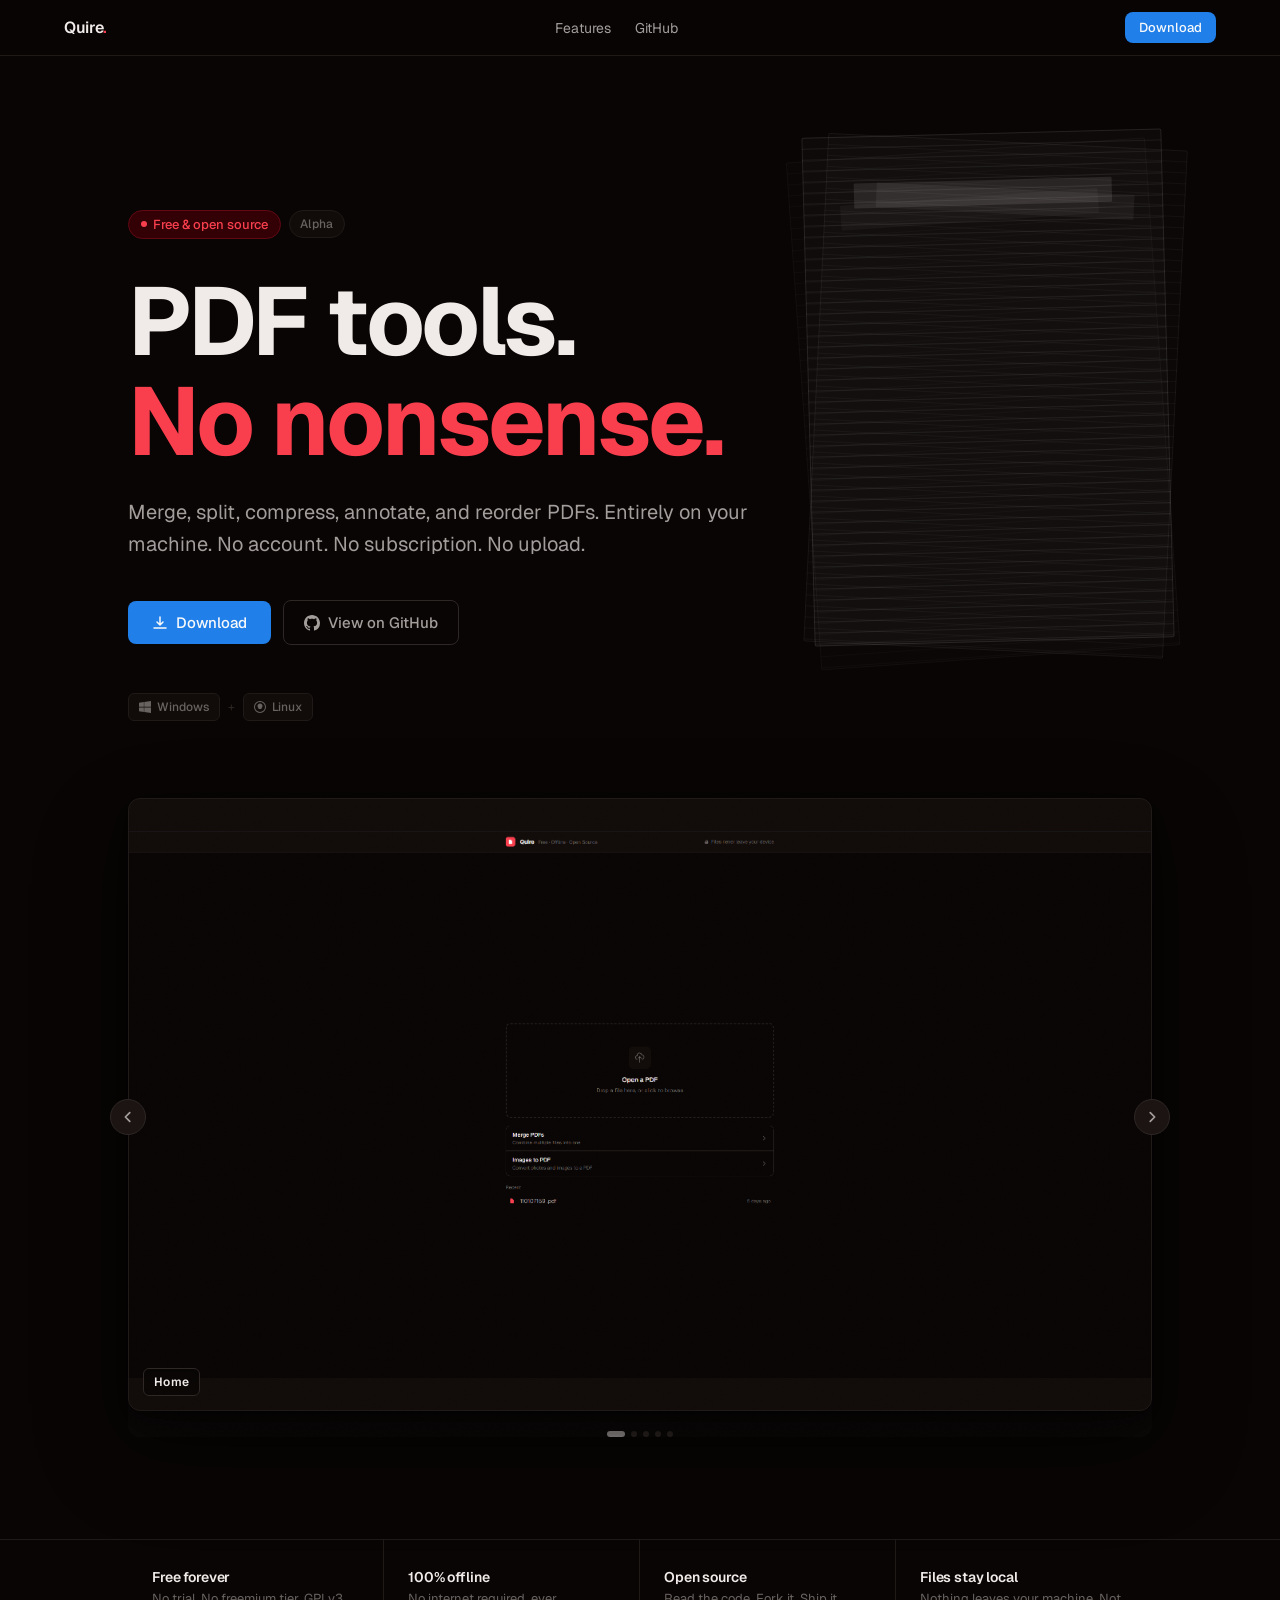
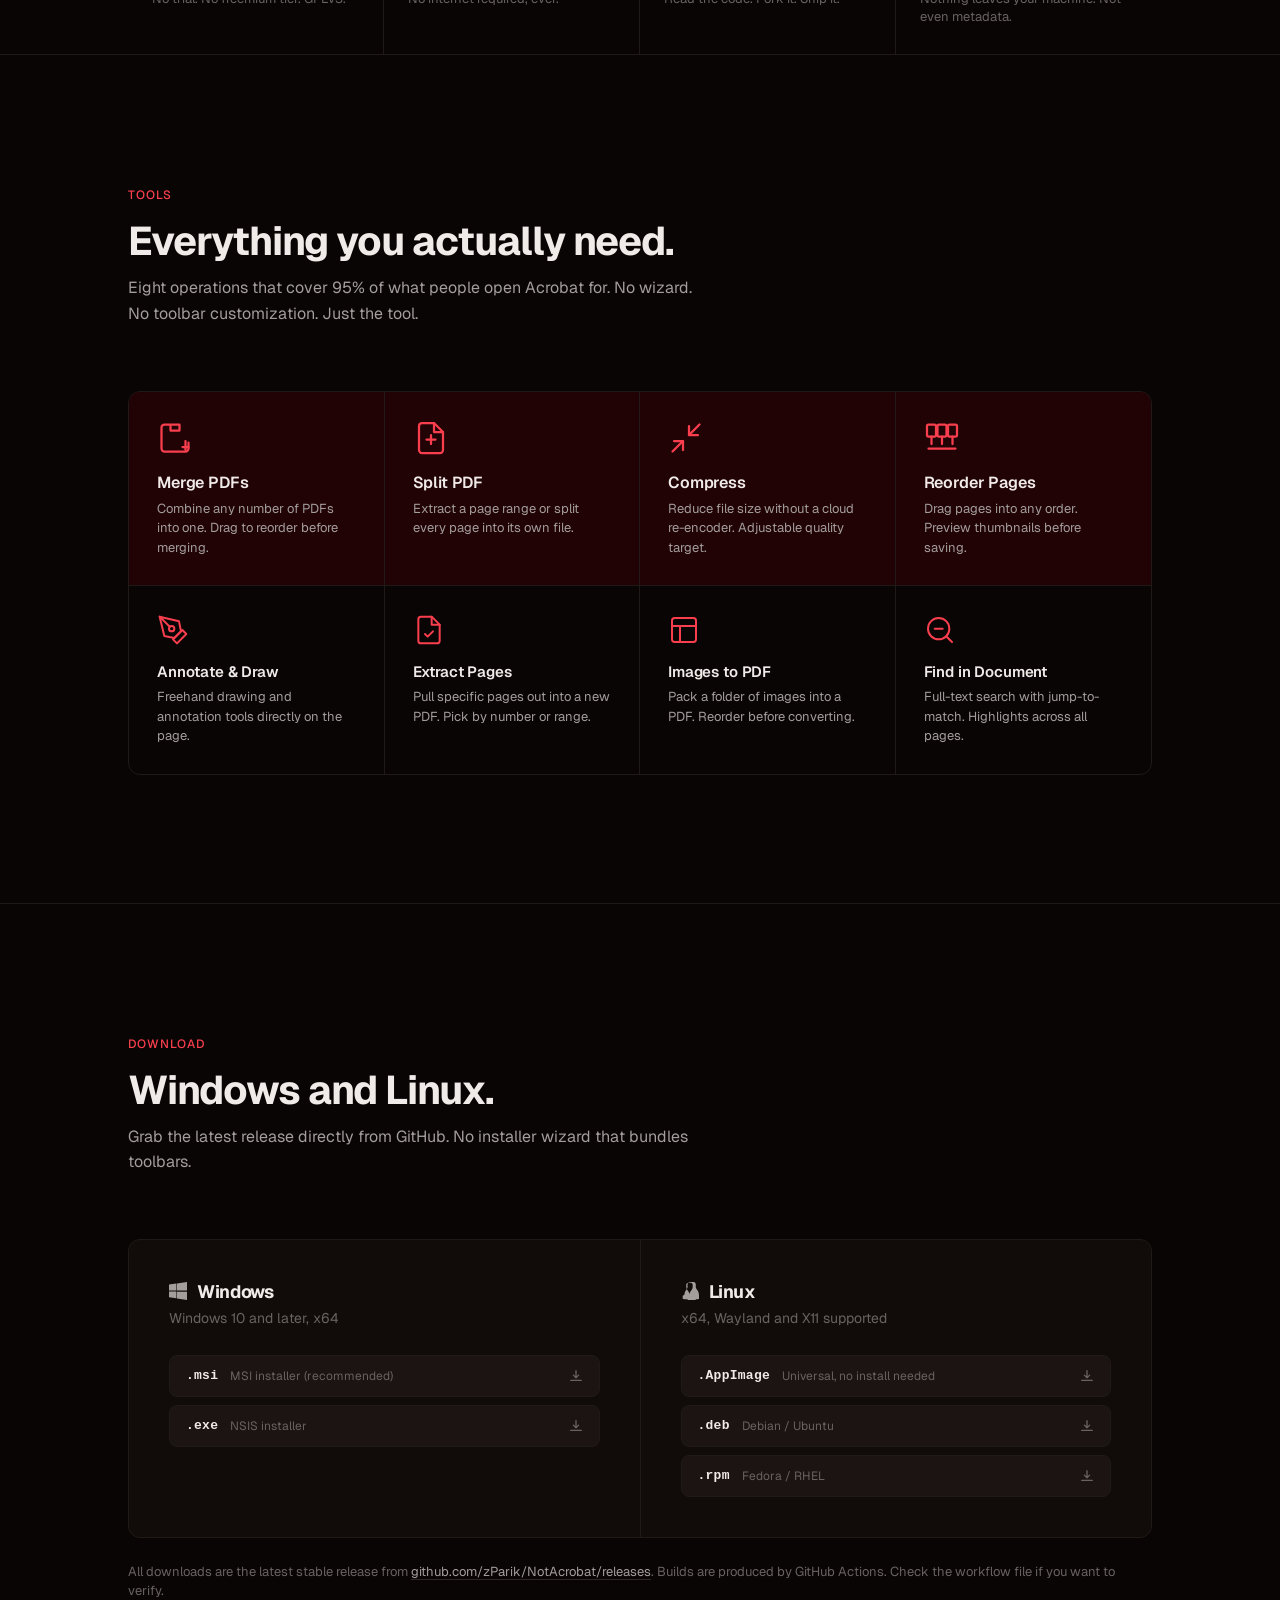
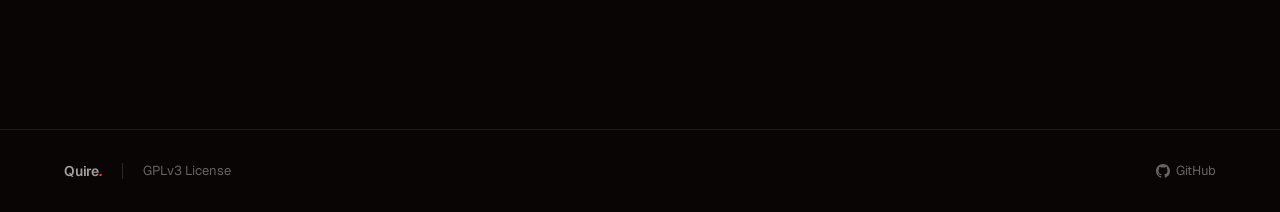
==== index.html @ 32a2be08 "Add landing page, styles, script, and assets Introduce a new static landing page for Quire with HTML" ====
<!DOCTYPE html>
<html lang="en">
<head>
  <meta charset="UTF-8" />
  <meta name="viewport" content="width=device-width, initial-scale=1.0" />
  <title>Quire: PDF tools without the nonsense</title>
  <meta name="description" content="Quire is a free, offline, open-source PDF toolkit for Windows and Linux. Merge, split, compress, annotate, and more. No cloud. No subscription. No account." />
  <link rel="preconnect" href="https://fonts.googleapis.com" />
  <link rel="preconnect" href="https://fonts.gstatic.com" crossorigin />
  <link href="https://fonts.googleapis.com/css2?family=Geist:wght@100..900&display=swap" rel="stylesheet" />
  <link rel="stylesheet" href="style.css" />
</head>
<body>

  <!-- ── Nav ──────────────────────────────────────────────────────────── -->
  <nav>
    <a href="/" class="nav-wordmark">Quire<span>.</span></a>
    <ul class="nav-links">
      <li><a href="#features">Features</a></li>
      <li><a href="https://github.com/zParik/Quire" target="_blank" rel="noopener">GitHub</a></li>
    </ul>
    <div class="nav-right">
      <a href="#download" class="nav-cta">Download</a>
      <button class="nav-hamburger" id="nav-hamburger" aria-label="Open menu" aria-expanded="false" aria-controls="nav-mobile-menu">
        <svg class="hamburger-icon" width="16" height="16" viewBox="0 0 16 16" fill="none" stroke="currentColor" stroke-width="1.5" stroke-linecap="round" aria-hidden="true">
          <line x1="2" y1="4" x2="14" y2="4"/>
          <line x1="2" y1="8" x2="14" y2="8"/>
          <line x1="2" y1="12" x2="14" y2="12"/>
        </svg>
        <svg class="close-icon" width="16" height="16" viewBox="0 0 16 16" fill="none" stroke="currentColor" stroke-width="1.5" stroke-linecap="round" aria-hidden="true">
          <line x1="3" y1="3" x2="13" y2="13"/>
          <line x1="13" y1="3" x2="3" y2="13"/>
        </svg>
      </button>
    </div>
    <div class="nav-mobile-menu" id="nav-mobile-menu" aria-hidden="true">
      <a href="#features">Features</a>
      <a href="#download">Download</a>
      <a href="https://github.com/zParik/Quire" target="_blank" rel="noopener">GitHub</a>
    </div>
  </nav>

  <!-- ── Hero ─────────────────────────────────────────────────────────── -->
  <section class="hero">

    <!-- Ghosted stacked PDF pages — visual metaphor for the product -->
    <div class="hero-pdf-stack" aria-hidden="true">
      <div class="pdf-page" data-depth="3"></div>
      <div class="pdf-page" data-depth="2"></div>
      <div class="pdf-page" data-depth="1"></div>
    </div>

    <div class="hero-eyebrow animate-in">
      <div class="hero-eyebrow-pill">
        <span class="dot"></span>
        Free &amp; open source
      </div>
      <div class="hero-eyebrow-alpha" title="Alpha — under active development. Works well for everyday tasks; back up important files before processing.">Alpha</div>
    </div>

    <h1 class="animate-in">PDF tools.<br /><em>No nonsense.</em></h1>

    <p class="hero-sub animate-in">
      Merge, split, compress, annotate, and reorder PDFs. Entirely on your machine.
      No account. No subscription. No upload.
    </p>

    <div class="hero-actions animate-in">
      <a href="#download" class="btn-download">
        <svg width="16" height="16" viewBox="0 0 16 16" fill="none" aria-hidden="true">
          <path d="M8 2v8m0 0L5 7m3 3 3-3M2 13h12" stroke="currentColor" stroke-width="1.5" stroke-linecap="round" stroke-linejoin="round"/>
        </svg>
        Download
      </a>
      <a href="https://github.com/zParik/Quire" target="_blank" rel="noopener" class="btn-github">
        <svg width="16" height="16" viewBox="0 0 16 16" fill="currentColor" aria-hidden="true">
          <path d="M8 0C3.58 0 0 3.58 0 8c0 3.54 2.29 6.53 5.47 7.59.4.07.55-.17.55-.38 0-.19-.01-.82-.01-1.49-2.01.37-2.53-.49-2.69-.94-.09-.23-.48-.94-.82-1.13-.28-.15-.68-.52-.01-.53.63-.01 1.08.58 1.23.82.72 1.21 1.87.87 2.33.66.07-.52.28-.87.51-1.07-1.78-.2-3.64-.89-3.64-3.95 0-.87.31-1.59.82-2.15-.08-.2-.36-1.02.08-2.12 0 0 .67-.21 2.2.82.64-.18 1.32-.27 2-.27.68 0 1.36.09 2 .27 1.53-1.04 2.2-.82 2.2-.82.44 1.1.16 1.92.08 2.12.51.56.82 1.27.82 2.15 0 3.07-1.87 3.75-3.65 3.95.29.25.54.73.54 1.48 0 1.07-.01 1.93-.01 2.2 0 .21.15.46.55.38A8.013 8.013 0 0016 8c0-4.42-3.58-8-8-8z"/>
        </svg>
        View on GitHub
      </a>
    </div>

    <div class="platform-badges animate-in">
      <span class="platform-badge">
        <!-- Windows icon -->
        <svg width="12" height="12" viewBox="0 0 16 16" fill="currentColor" aria-hidden="true">
          <path d="M0 2.3L6.5 1.4v6.1H0V2.3zm7 -1L16 0v7.5H7V1.3zM0 8.5H6.5v6L0 13.6V8.5zm7 .1H16V16l-9-1.3V8.6z"/>
        </svg>
        Windows
      </span>
      <span class="platform-sep">+</span>
      <span class="platform-badge">
        <!-- Linux icon -->
        <svg width="12" height="12" viewBox="0 0 24 24" fill="currentColor" aria-hidden="true">
          <path d="M12 0a12 12 0 1 0 0 24A12 12 0 0 0 12 0zm0 2a10 10 0 1 1 0 20A10 10 0 0 1 12 2zm0 3C9.24 5 7 7.24 7 10c0 1.63.78 3.07 2 4v1.5c0 .28.22.5.5.5h5c.28 0 .5-.22.5-.5V14c1.22-.93 2-2.37 2-4 0-2.76-2.24-5-5-5zm-1.5 9.5v1h3v-1h-3z"/>
        </svg>
        Linux
      </span>
    </div>

    <!-- Screenshot carousel -->
    <div class="carousel" aria-label="Quire screenshots" aria-roledescription="carousel">
      <div class="carousel-track-wrap">
        <div class="carousel-track" id="carousel-track" aria-live="polite">

          <div class="carousel-slide" role="group" aria-roledescription="slide" aria-label="1 of 5: Home">
            <img src="images/home.png" alt="Quire home screen with tool list and drop zone" />
            <span class="slide-label">Home</span>
          </div>

          <div class="carousel-slide" role="group" aria-roledescription="slide" aria-label="2 of 5: Merge PDFs">
            <img src="images/merge.png" alt="Quire merge tool with file list" />
            <span class="slide-label">Merge PDFs</span>
          </div>

          <div class="carousel-slide" role="group" aria-roledescription="slide" aria-label="3 of 5: Viewer with sidebar">
            <img src="images/viewer.png" alt="Quire PDF viewer with tool sidebar open" />
            <span class="slide-label">Viewer</span>
          </div>

          <div class="carousel-slide" role="group" aria-roledescription="slide" aria-label="4 of 5: Freeform drawing">
            <img src="images/FreeForm.jpeg" alt="Quire freeform drawing mode on a PDF page" />
            <span class="slide-label">Freeform mode</span>
          </div>

          <div class="carousel-slide" role="group" aria-roledescription="slide" aria-label="5 of 5: Remove pages">
            <img src="images/remove.png" alt="Quire remove pages sidebar" />
            <span class="slide-label">Remove pages</span>
          </div>

        </div>
      </div>

      <!-- Subtle grain texture — makes the carousel feel like paper -->
      <div class="carousel-texture" aria-hidden="true"></div>

      <button class="carousel-btn carousel-btn-prev" id="carousel-prev" aria-label="Previous screenshot">
        <svg width="14" height="14" viewBox="0 0 16 16" fill="none" stroke="currentColor" stroke-width="2" stroke-linecap="round" stroke-linejoin="round" aria-hidden="true">
          <path d="M10 3L5 8l5 5"/>
        </svg>
      </button>
      <button class="carousel-btn carousel-btn-next" id="carousel-next" aria-label="Next screenshot">
        <svg width="14" height="14" viewBox="0 0 16 16" fill="none" stroke="currentColor" stroke-width="2" stroke-linecap="round" stroke-linejoin="round" aria-hidden="true">
          <path d="M6 3l5 5-5 5"/>
        </svg>
      </button>

      <div class="carousel-dots" role="tablist" aria-label="Screenshot slides">
        <button class="carousel-dot" role="tab" aria-selected="true"  aria-label="Home" data-index="0"></button>
        <button class="carousel-dot" role="tab" aria-selected="false" aria-label="Merge PDFs" data-index="1"></button>
        <button class="carousel-dot" role="tab" aria-selected="false" aria-label="Viewer with sidebar" data-index="2"></button>
        <button class="carousel-dot" role="tab" aria-selected="false" aria-label="Freeform mode" data-index="3"></button>
        <button class="carousel-dot" role="tab" aria-selected="false" aria-label="Remove pages" data-index="4"></button>
      </div>

      <div class="carousel-caption sr-only" id="carousel-caption" aria-live="polite">Home</div>
    </div>

  </section>

  <!-- ── Trust bar ─────────────────────────────────────────────────────── -->
  <div class="trust-bar" id="trust">
    <div class="trust-bar-inner">
      <div class="trust-item">
        <span class="trust-item-label">Free forever</span>
        <span class="trust-item-sub">No trial. No freemium tier. GPLv3.</span>
      </div>
      <div class="trust-item">
        <span class="trust-item-label">100% offline</span>
        <span class="trust-item-sub">No internet required, ever.</span>
      </div>
      <div class="trust-item">
        <span class="trust-item-label">Open source</span>
        <span class="trust-item-sub">Read the code. Fork it. Ship it.</span>
      </div>
      <div class="trust-item">
        <span class="trust-item-label">Files stay local</span>
        <span class="trust-item-sub">Nothing leaves your machine. Not even metadata.</span>
      </div>
    </div>
  </div>

  <!-- ── Features ──────────────────────────────────────────────────────── -->
  <section class="features" id="features">
    <div class="container">
      <div class="features-header animate-in">
        <span class="section-label">Tools</span>
        <h2>Everything you actually need.</h2>
        <p>Eight operations that cover 95% of what people open Acrobat for. No wizard. No toolbar customization. Just the tool.</p>
      </div>
      <div class="features-grid">

        <div class="feature-card feature-card--primary">
          <svg class="feature-icon" viewBox="0 0 24 24" fill="none" stroke="currentColor" stroke-width="1.5" stroke-linecap="round" stroke-linejoin="round" aria-hidden="true">
            <path d="M9 3H5a2 2 0 0 0-2 2v14a2 2 0 0 0 2 2h14a2 2 0 0 0 2-2v-4M9 3l6 0M9 3v4m6-4v4M9 7h6"/>
            <path d="M19 14v4m0 0v2m0-2h2m-2 0h-2"/>
          </svg>
          <div class="feature-name">Merge PDFs</div>
          <div class="feature-desc">Combine any number of PDFs into one. Drag to reorder before merging.</div>
        </div>

        <div class="feature-card feature-card--primary">
          <svg class="feature-icon" viewBox="0 0 24 24" fill="none" stroke="currentColor" stroke-width="1.5" stroke-linecap="round" stroke-linejoin="round" aria-hidden="true">
            <path d="M14 2H6a2 2 0 0 0-2 2v16a2 2 0 0 0 2 2h12a2 2 0 0 0 2-2V8z"/>
            <polyline points="14 2 14 8 20 8"/>
            <line x1="12" y1="10" x2="12" y2="16"/>
            <line x1="9" y1="13" x2="15" y2="13"/>
          </svg>
          <div class="feature-name">Split PDF</div>
          <div class="feature-desc">Extract a page range or split every page into its own file.</div>
        </div>

        <div class="feature-card feature-card--primary">
          <svg class="feature-icon" viewBox="0 0 24 24" fill="none" stroke="currentColor" stroke-width="1.5" stroke-linecap="round" stroke-linejoin="round" aria-hidden="true">
            <polyline points="4 14 10 14 10 20"/>
            <polyline points="20 10 14 10 14 4"/>
            <line x1="10" y1="14" x2="3" y2="21"/>
            <line x1="21" y1="3" x2="14" y2="10"/>
          </svg>
          <div class="feature-name">Compress</div>
          <div class="feature-desc">Reduce file size without a cloud re-encoder. Adjustable quality target.</div>
        </div>

        <div class="feature-card feature-card--primary">
          <svg class="feature-icon" viewBox="0 0 24 24" fill="none" stroke="currentColor" stroke-width="1.5" stroke-linecap="round" stroke-linejoin="round" aria-hidden="true">
            <rect x="2" y="3" width="6" height="8" rx="1"/>
            <rect x="9" y="3" width="6" height="8" rx="1"/>
            <rect x="16" y="3" width="6" height="8" rx="1"/>
            <path d="M5 11v5M12 11v5M19 11v5M3 19h18"/>
          </svg>
          <div class="feature-name">Reorder Pages</div>
          <div class="feature-desc">Drag pages into any order. Preview thumbnails before saving.</div>
        </div>

        <div class="feature-card">
          <svg class="feature-icon" viewBox="0 0 24 24" fill="none" stroke="currentColor" stroke-width="1.5" stroke-linecap="round" stroke-linejoin="round" aria-hidden="true">
            <path d="M12 19l7-7 3 3-7 7-3-3z"/>
            <path d="M18 13l-1.5-7.5L2 2l3.5 14.5L13 18l5-5z"/>
            <path d="M2 2l7.586 7.586"/>
            <circle cx="11" cy="11" r="2"/>
          </svg>
          <div class="feature-name">Annotate &amp; Draw</div>
          <div class="feature-desc">Freehand drawing and annotation tools directly on the page.</div>
        </div>

        <div class="feature-card">
          <svg class="feature-icon" viewBox="0 0 24 24" fill="none" stroke="currentColor" stroke-width="1.5" stroke-linecap="round" stroke-linejoin="round" aria-hidden="true">
            <path d="M14 2H6a2 2 0 0 0-2 2v16a2 2 0 0 0 2 2h12a2 2 0 0 0 2-2V8z"/>
            <polyline points="14 2 14 8 20 8"/>
            <path d="M9 15l2 2 4-4"/>
          </svg>
          <div class="feature-name">Extract Pages</div>
          <div class="feature-desc">Pull specific pages out into a new PDF. Pick by number or range.</div>
        </div>

        <div class="feature-card">
          <svg class="feature-icon" viewBox="0 0 24 24" fill="none" stroke="currentColor" stroke-width="1.5" stroke-linecap="round" stroke-linejoin="round" aria-hidden="true">
            <rect x="3" y="3" width="18" height="18" rx="2"/>
            <path d="M3 9h18M9 21V9"/>
          </svg>
          <div class="feature-name">Images to PDF</div>
          <div class="feature-desc">Pack a folder of images into a PDF. Reorder before converting.</div>
        </div>

        <div class="feature-card">
          <svg class="feature-icon" viewBox="0 0 24 24" fill="none" stroke="currentColor" stroke-width="1.5" stroke-linecap="round" stroke-linejoin="round" aria-hidden="true">
            <circle cx="11" cy="11" r="8"/>
            <line x1="21" y1="21" x2="16.65" y2="16.65"/>
            <line x1="8" y1="11" x2="14" y2="11"/>
          </svg>
          <div class="feature-name">Find in Document</div>
          <div class="feature-desc">Full-text search with jump-to-match. Highlights across all pages.</div>
        </div>

      </div>
    </div>
  </section>

  <!-- ── Download ──────────────────────────────────────────────────────── -->
  <section class="download" id="download">
    <div class="container">
      <div class="download-header animate-in">
        <span class="section-label">Download</span>
        <h2>Windows and Linux.</h2>
        <p>Grab the latest release directly from GitHub. No installer wizard that bundles toolbars.</p>
      </div>

      <div class="download-grid">

        <!-- Windows -->
        <div class="platform-card">
          <div class="platform-name">
            <svg width="18" height="18" viewBox="0 0 16 16" fill="currentColor" aria-hidden="true">
              <path d="M0 2.3L6.5 1.4v6.1H0V2.3zm7 -1L16 0v7.5H7V1.3zM0 8.5H6.5v6L0 13.6V8.5zm7 .1H16V16l-9-1.3V8.6z"/>
            </svg>
            Windows
          </div>
          <p class="platform-subtitle">Windows 10 and later, x64</p>
          <ul class="format-list">
            <li class="format-item">
              <a href="https://github.com/zParik/NotAcrobat/releases/download/v0.1.7/quire_0.1.7_x64_en-US.msi" target="_blank" rel="noopener" class="format-link">
                <span class="format-left">
                  <span class="format-ext">.msi</span>
                  <span class="format-type">MSI installer (recommended)</span>
                </span>
                <svg class="format-dl-icon" width="14" height="14" viewBox="0 0 16 16" fill="none" stroke="currentColor" stroke-width="1.5" stroke-linecap="round" stroke-linejoin="round" aria-hidden="true">
                  <path d="M8 2v8m0 0L5 7m3 3 3-3M2 13h12"/>
                </svg>
              </a>
            </li>
            <li class="format-item">
              <a href="https://github.com/zParik/NotAcrobat/releases/download/v0.1.7/quire_0.1.7_x64-setup.exe" target="_blank" rel="noopener" class="format-link">
                <span class="format-left">
                  <span class="format-ext">.exe</span>
                  <span class="format-type">NSIS installer</span>
                </span>
                <svg class="format-dl-icon" width="14" height="14" viewBox="0 0 16 16" fill="none" stroke="currentColor" stroke-width="1.5" stroke-linecap="round" stroke-linejoin="round" aria-hidden="true">
                  <path d="M8 2v8m0 0L5 7m3 3 3-3M2 13h12"/>
                </svg>
              </a>
            </li>
          </ul>
        </div>

        <!-- Linux -->
        <div class="platform-card">
          <div class="platform-name">
            <svg width="18" height="18" viewBox="0 0 24 24" fill="currentColor" aria-hidden="true">
              <path d="M12.504 0c-.155 0-.315.008-.48.021-4.226.333-3.105 4.807-3.17 6.298-.076 1.092-.3 1.953-1.05 3.02-.885 1.051-2.127 2.75-2.716 4.521-.278.832-.41 1.684-.287 2.489a.424.424 0 00-.11.135c-.26.268-.45.6-.663.839-.199.199-.485.267-.797.4-.313.136-.658.269-.864.68-.09.189-.136.394-.132.602 0 .199.027.4.055.536.058.399.116.728.04.97-.249.68-.28 1.145-.106 1.484.174.334.535.47.94.601.81.224 1.91.224 2.876.272.68.027 1.377.054 2.052.218.32.075.62.217.856.426.236.208.38.491.48.784.29.922.582 1.8 1.354 2.132.41.182.9.15 1.28.236.36.086.592.345.992.467.35.11.774.132 1.2.132.433 0 .86-.022 1.22-.132.39-.122.623-.381.982-.467.38-.086.87-.054 1.28-.236.772-.332 1.064-1.21 1.354-2.132.1-.293.244-.576.48-.784.236-.209.536-.35.856-.426.675-.164 1.373-.19 2.052-.218.966-.048 2.066-.048 2.876-.272.405-.131.766-.267.94-.601.174-.339.143-.804-.106-1.484-.076-.242-.018-.571.04-.97.028-.136.055-.337.055-.536a1.27 1.27 0 00-.132-.602c-.206-.411-.55-.544-.864-.68-.312-.133-.598-.2-.797-.4-.213-.239-.404-.571-.664-.839a.434.434 0 00-.11-.135c.124-.805-.009-1.657-.287-2.489-.589-1.772-1.831-3.47-2.716-4.521-.75-1.067-.974-1.928-1.05-3.02-.066-1.491 1.056-5.965-3.17-6.298-.164-.013-.324-.021-.479-.021zm0 .898c.136 0 .273.006.414.018 3.559.279 2.668 4.454 2.607 6.08-.076 1.222-.344 2.218-1.16 3.36-.917 1.093-2.174 2.79-2.81 4.691a7.46 7.46 0 00-.251 2.176 7.46 7.46 0 00-.252-2.176c-.635-1.9-1.892-3.598-2.809-4.69-.816-1.143-1.084-2.14-1.16-3.361-.061-1.627-.952-5.801 2.607-6.08.14-.012.278-.018.414-.018z"/>
            </svg>
            Linux
          </div>
          <p class="platform-subtitle">x64, Wayland and X11 supported</p>
          <ul class="format-list">
            <li class="format-item">
              <a href="https://github.com/zParik/NotAcrobat/releases/download/v0.1.7/quire_0.1.7_amd64.AppImage" target="_blank" rel="noopener" class="format-link">
                <span class="format-left">
                  <span class="format-ext">.AppImage</span>
                  <span class="format-type">Universal, no install needed</span>
                </span>
                <svg class="format-dl-icon" width="14" height="14" viewBox="0 0 16 16" fill="none" stroke="currentColor" stroke-width="1.5" stroke-linecap="round" stroke-linejoin="round" aria-hidden="true">
                  <path d="M8 2v8m0 0L5 7m3 3 3-3M2 13h12"/>
                </svg>
              </a>
            </li>
            <li class="format-item">
              <a href="https://github.com/zParik/NotAcrobat/releases/download/v0.1.7/quire_0.1.7_amd64.deb" target="_blank" rel="noopener" class="format-link">
                <span class="format-left">
                  <span class="format-ext">.deb</span>
                  <span class="format-type">Debian / Ubuntu</span>
                </span>
                <svg class="format-dl-icon" width="14" height="14" viewBox="0 0 16 16" fill="none" stroke="currentColor" stroke-width="1.5" stroke-linecap="round" stroke-linejoin="round" aria-hidden="true">
                  <path d="M8 2v8m0 0L5 7m3 3 3-3M2 13h12"/>
                </svg>
              </a>
            </li>
            <li class="format-item">
              <a href="https://github.com/zParik/NotAcrobat/releases/download/v0.1.7/quire-0.1.7-1.x86_64.rpm" target="_blank" rel="noopener" class="format-link">
                <span class="format-left">
                  <span class="format-ext">.rpm</span>
                  <span class="format-type">Fedora / RHEL</span>
                </span>
                <svg class="format-dl-icon" width="14" height="14" viewBox="0 0 16 16" fill="none" stroke="currentColor" stroke-width="1.5" stroke-linecap="round" stroke-linejoin="round" aria-hidden="true">
                  <path d="M8 2v8m0 0L5 7m3 3 3-3M2 13h12"/>
                </svg>
              </a>
            </li>
          </ul>
        </div>

      </div>

      <p class="download-note">
        All downloads are the latest stable release from
        <a href="https://github.com/zParik/NotAcrobat/releases" target="_blank" rel="noopener">github.com/zParik/NotAcrobat/releases</a>.
        Builds are produced by GitHub Actions. Check the workflow file if you want to verify.
      </p>
    </div>
  </section>

  <!-- ── Footer ────────────────────────────────────────────────────────── -->
  <footer>
    <div class="footer-inner">
      <div class="footer-left">
        <span class="footer-wordmark">Quire<span>.</span></span>
        <span class="footer-sep"></span>
        <span class="footer-license">GPLv3 License</span>
      </div>
      <div class="footer-right">
        <a href="https://github.com/zParik/Quire" target="_blank" rel="noopener" class="footer-link">
          <svg width="14" height="14" viewBox="0 0 16 16" fill="currentColor" aria-hidden="true">
            <path d="M8 0C3.58 0 0 3.58 0 8c0 3.54 2.29 6.53 5.47 7.59.4.07.55-.17.55-.38 0-.19-.01-.82-.01-1.49-2.01.37-2.53-.49-2.69-.94-.09-.23-.48-.94-.82-1.13-.28-.15-.68-.52-.01-.53.63-.01 1.08.58 1.23.82.72 1.21 1.87.87 2.33.66.07-.52.28-.87.51-1.07-1.78-.2-3.64-.89-3.64-3.95 0-.87.31-1.59.82-2.15-.08-.2-.36-1.02.08-2.12 0 0 .67-.21 2.2.82.64-.18 1.32-.27 2-.27.68 0 1.36.09 2 .27 1.53-1.04 2.2-.82 2.2-.82.44 1.1.16 1.92.08 2.12.51.56.82 1.27.82 2.15 0 3.07-1.87 3.75-3.65 3.95.29.25.54.73.54 1.48 0 1.07-.01 1.93-.01 2.2 0 .21.15.46.55.38A8.013 8.013 0 0016 8c0-4.42-3.58-8-8-8z"/>
          </svg>
          GitHub
        </a>
      </div>
    </div>
  </footer>

  <script src="main.js"></script>

</body>
</html>
---- style.css ----
/* ── Tokens ──────────────────────────────────────────────────────── */
:root {
  --app-bg:        oklch(12% 0.009 40);
  --app-surface:   oklch(16% 0.010 40);
  --app-elevated:  oklch(20% 0.011 40);
  --app-border:    oklch(28% 0.011 40);
  --app-border-sub:oklch(22% 0.010 40);
  --text-primary:  oklch(94% 0.007 40);
  --text-secondary:oklch(70% 0.008 40);
  --text-muted:    oklch(50% 0.008 40);
  --brand:         oklch(65% 0.22 22);
  --brand-subtle:  oklch(20% 0.08 22);
  --brand-border:  oklch(32% 0.12 22);
  --action:        oklch(60% 0.18 255);
  --action-hover:  oklch(65% 0.18 255);
  --action-text:   oklch(98% 0.003 255);

  --radius: 0.5rem;
  --font: "Geist", ui-sans-serif, -apple-system, system-ui, sans-serif;
}

/* ── Reset ───────────────────────────────────────────────────────── */
*, *::before, *::after { box-sizing: border-box; margin: 0; padding: 0; }

html {
  font-family: var(--font);
  font-feature-settings: "kern" 1, "liga" 1, "calt" 1;
  -webkit-font-smoothing: antialiased;
  -moz-osx-font-smoothing: grayscale;
  scroll-behavior: smooth;
  background: var(--app-bg);
  color: var(--text-primary);
}

@media (prefers-reduced-motion: reduce) {
  html { scroll-behavior: auto; }
  *, *::before, *::after {
    animation-duration: 0.01ms !important;
    transition-duration: 0.01ms !important;
  }
}

body { min-height: 100dvh; }
a { color: inherit; text-decoration: none; }
img, svg { display: block; }

/* ── Utilities ───────────────────────────────────────────────────── */
.sr-only {
  position: absolute;
  width: 1px;
  height: 1px;
  padding: 0;
  overflow: hidden;
  clip: rect(0, 0, 0, 0);
  white-space: nowrap;
  border: 0;
}

/* ── Nav ─────────────────────────────────────────────────────────── */
nav {
  position: sticky;
  top: 0;
  z-index: 100;
  display: flex;
  align-items: center;
  justify-content: space-between;
  padding: 0 clamp(1.5rem, 5vw, 4rem);
  height: 3.5rem;
  background: color-mix(in oklch, var(--app-bg) 85%, transparent);
  backdrop-filter: blur(12px);
  -webkit-backdrop-filter: blur(12px);
  border-bottom: 1px solid var(--app-border-sub);
}

.nav-wordmark {
  font-size: 1rem;
  font-weight: 600;
  letter-spacing: -0.02em;
  color: var(--text-primary);
}

.nav-wordmark span {
  color: var(--brand);
}

.nav-links {
  display: flex;
  align-items: center;
  gap: 1.5rem;
  list-style: none;
}

.nav-links a {
  font-size: 0.875rem;
  color: var(--text-secondary);
  transition: color 150ms;
}

.nav-links a:hover { color: var(--text-primary); }

.nav-right {
  display: flex;
  align-items: center;
  gap: 0.625rem;
}

.nav-cta {
  font-size: 0.8125rem;
  font-weight: 500;
  padding: 0.4375rem 0.875rem;
  background: var(--action);
  color: var(--action-text);
  border-radius: var(--radius);
  transition: background 150ms;
}

.nav-cta:hover { background: var(--action-hover); color: var(--action-text); }

.nav-hamburger {
  display: none;
  width: 2rem;
  height: 2rem;
  align-items: center;
  justify-content: center;
  background: none;
  border: 1px solid var(--app-border);
  border-radius: var(--radius);
  color: var(--text-secondary);
  cursor: pointer;
  transition: color 150ms, border-color 150ms;
  flex-shrink: 0;
}

.nav-hamburger:hover {
  color: var(--text-primary);
  border-color: var(--text-muted);
}

.nav-hamburger:focus-visible {
  outline: none;
  box-shadow: 0 0 0 2px var(--app-bg), 0 0 0 4px var(--action);
}

.nav-hamburger .close-icon { display: none; }
.nav-hamburger[aria-expanded="true"] .hamburger-icon { display: none; }
.nav-hamburger[aria-expanded="true"] .close-icon { display: block; }

.nav-mobile-menu {
  display: none;
  position: absolute;
  top: 100%;
  left: 0;
  right: 0;
  background: color-mix(in oklch, var(--app-bg) 96%, transparent);
  backdrop-filter: blur(12px);
  -webkit-backdrop-filter: blur(12px);
  border-bottom: 1px solid var(--app-border-sub);
  padding: 0.25rem clamp(1.5rem, 5vw, 4rem) 0.75rem;
  flex-direction: column;
}

.nav-mobile-menu.open { display: flex; }

.nav-mobile-menu a {
  font-size: 0.9375rem;
  color: var(--text-secondary);
  padding: 0.75rem 0;
  border-bottom: 1px solid var(--app-border-sub);
  transition: color 150ms;
}

.nav-mobile-menu a:last-child { border-bottom: none; }
.nav-mobile-menu a:hover { color: var(--text-primary); }

/* ── Layout helpers ──────────────────────────────────────────────── */
.container {
  width: 100%;
  max-width: 72rem;
  margin: 0 auto;
  padding: 0 clamp(1.5rem, 5vw, 4rem);
}

.section-label {
  display: inline-block;
  font-size: 0.75rem;
  font-weight: 500;
  letter-spacing: 0.08em;
  text-transform: uppercase;
  color: var(--brand);
  margin-bottom: 1rem;
}

/* ── Hero ────────────────────────────────────────────────────────── */
.hero {
  padding: clamp(5rem, 12vw, 10rem) clamp(1.5rem, 5vw, 4rem) clamp(4rem, 8vw, 7rem);
  max-width: 72rem;
  margin: 0 auto;
  position: relative;
}

/* Lift all hero content above the PDF stack */
.hero > *:not(.hero-pdf-stack) {
  position: relative;
  z-index: 1;
}

.hero-eyebrow {
  display: flex;
  align-items: center;
  gap: 0.5rem;
  margin-bottom: 2rem;
}

.hero-eyebrow-pill {
  display: inline-flex;
  align-items: center;
  gap: 0.375rem;
  font-size: 0.8125rem;
  font-weight: 500;
  color: var(--brand);
  background: var(--brand-subtle);
  border: 1px solid var(--brand-border);
  border-radius: 2rem;
  padding: 0.3125rem 0.75rem;
}

.hero-eyebrow-alpha {
  font-size: 0.75rem;
  font-weight: 500;
  color: var(--text-muted);
  background: var(--app-surface);
  border: 1px solid var(--app-border-sub);
  border-radius: 2rem;
  padding: 0.3125rem 0.625rem;
  letter-spacing: 0.03em;
}

.hero-eyebrow-pill .dot {
  width: 6px;
  height: 6px;
  border-radius: 50%;
  background: var(--brand);
  flex-shrink: 0;
}

.hero h1 {
  font-size: clamp(3rem, 7.5vw, 6rem);
  font-weight: 700;
  line-height: 1.05;
  letter-spacing: -0.03em;
  color: var(--text-primary);
  max-width: 18ch;
  margin-bottom: 1.5rem;
}

.hero h1 em {
  font-style: normal;
  color: var(--brand);
}

.hero-sub {
  font-size: clamp(1rem, 2vw, 1.25rem);
  color: var(--text-secondary);
  max-width: 52ch;
  line-height: 1.6;
  margin-bottom: 2.5rem;
}

.hero-actions {
  display: flex;
  align-items: center;
  flex-wrap: wrap;
  gap: 0.75rem;
  margin-bottom: 3rem;
}

.btn-download {
  display: inline-flex;
  align-items: center;
  gap: 0.5rem;
  padding: 0.75rem 1.5rem;
  background: var(--action);
  color: var(--action-text);
  font-size: 0.9375rem;
  font-weight: 500;
  font-family: var(--font);
  border: none;
  border-radius: var(--radius);
  cursor: pointer;
  transition: background 150ms;
  text-decoration: none;
}

.btn-download:hover { background: var(--action-hover); }

.btn-download svg { flex-shrink: 0; }

.btn-github {
  display: inline-flex;
  align-items: center;
  gap: 0.5rem;
  padding: 0.75rem 1.25rem;
  background: transparent;
  color: var(--text-secondary);
  font-size: 0.9375rem;
  font-weight: 500;
  border: 1px solid var(--app-border);
  border-radius: var(--radius);
  transition: color 150ms, border-color 150ms;
}

.btn-github:hover {
  color: var(--text-primary);
  border-color: var(--text-muted);
}

.platform-badges {
  display: flex;
  align-items: center;
  gap: 0.5rem;
  flex-wrap: wrap;
}

.platform-badge {
  display: inline-flex;
  align-items: center;
  gap: 0.375rem;
  font-size: 0.75rem;
  font-weight: 500;
  color: var(--text-muted);
  background: var(--app-surface);
  border: 1px solid var(--app-border-sub);
  border-radius: 0.375rem;
  padding: 0.3125rem 0.625rem;
}

.platform-badge svg { color: var(--text-muted); }

.platform-sep {
  font-size: 0.75rem;
  color: var(--app-border);
}

/* ── Carousel ────────────────────────────────────────────────────── */
.carousel {
  margin-top: clamp(3rem, 6vw, 5rem);
  width: 100%;
  max-width: 64rem;
  position: relative;
  user-select: none;
}

.carousel-track-wrap {
  width: 100%;
  border-radius: 0.75rem;
  overflow: hidden;
  border: 1px solid var(--app-border-sub);
  background: var(--app-surface);
  position: relative;
  /* Layered shadow gives the carousel physical weight — like a document on a desk */
  box-shadow:
    0 1px 3px oklch(0% 0 0 / 0.3),
    0 6px 16px oklch(0% 0 0 / 0.4),
    0 20px 48px oklch(0% 0 0 / 0.45),
    0 40px 96px oklch(0% 0 0 / 0.3);
}

.carousel-track {
  display: flex;
  height: 100%;
  transition: transform 0.4s cubic-bezier(0.16, 1, 0.3, 1);
  will-change: transform;
}

@media (prefers-reduced-motion: reduce) {
  .carousel-track { transition: none; }
}

.carousel-slide {
  flex: 0 0 100%;
  position: relative;
  display: flex;
  align-items: center;
  justify-content: center;
}

/* placeholder background pattern — only shown when no img present */
.carousel-slide:not(:has(img))::before {
  content: "";
  position: absolute;
  inset: 0;
  background: repeating-linear-gradient(
    -45deg,
    transparent,
    transparent 20px,
    color-mix(in oklch, var(--app-border-sub) 40%, transparent) 20px,
    color-mix(in oklch, var(--app-border-sub) 40%, transparent) 21px
  );
}

.carousel-slide img {
  width: 100%;
  height: auto;
  display: block;
}

.slide-placeholder {
  position: relative;
  display: flex;
  flex-direction: column;
  align-items: center;
  gap: 0.5rem;
  font-size: 0.8125rem;
  font-weight: 500;
  color: var(--text-muted);
  background: var(--app-elevated);
  border: 1px solid var(--app-border);
  border-radius: var(--radius);
  padding: 0.625rem 1rem;
  text-align: center;
}

.slide-placeholder-name {
  font-size: 0.6875rem;
  color: var(--text-muted);
  opacity: 0.6;
}

/* Prev / Next buttons */
.carousel-btn {
  position: absolute;
  top: 50%;
  transform: translateY(-50%);
  z-index: 10;
  width: 2.25rem;
  height: 2.25rem;
  display: flex;
  align-items: center;
  justify-content: center;
  background: var(--app-elevated);
  border: 1px solid var(--app-border);
  border-radius: 50%;
  color: var(--text-secondary);
  cursor: pointer;
  transition: background 150ms, color 150ms, border-color 150ms;
}

.carousel-btn:hover {
  background: color-mix(in oklch, var(--app-elevated) 60%, var(--app-bg));
  color: var(--text-primary);
  border-color: var(--text-muted);
}

.carousel-btn:focus-visible {
  outline: none;
  box-shadow: 0 0 0 2px var(--app-bg), 0 0 0 4px var(--action);
}

.carousel-btn-prev { left: -1.125rem; }
.carousel-btn-next { right: -1.125rem; }

/* Dots */
.carousel-dots {
  display: flex;
  align-items: center;
  justify-content: center;
  gap: 0.375rem;
  margin-top: 1.25rem;
}

.carousel-dot {
  width: 6px;
  height: 6px;
  border-radius: 50%;
  background: var(--app-border);
  border: none;
  cursor: pointer;
  padding: 0;
  transition: background 200ms, transform 200ms, width 200ms;
}

.carousel-dot[aria-selected="true"] {
  background: var(--text-secondary);
  width: 18px;
  border-radius: 3px;
}

.carousel-dot:focus-visible {
  outline: none;
  box-shadow: 0 0 0 2px var(--app-bg), 0 0 0 4px var(--action);
}

/* Paper grain overlay on carousel */
.carousel-texture {
  position: absolute;
  inset: 0;
  border-radius: 0.75rem;
  pointer-events: none;
  z-index: 3;
  /* Inline SVG fractal noise — no external request */
  background-image: url("data:image/svg+xml,%3Csvg xmlns='http://www.w3.org/2000/svg' width='256' height='256'%3E%3Cfilter id='n'%3E%3CfeTurbulence type='fractalNoise' baseFrequency='0.75' numOctaves='4' stitchTiles='stitch'/%3E%3CfeColorMatrix type='saturate' values='0'/%3E%3C/filter%3E%3Crect width='256' height='256' filter='url(%23n)'/%3E%3C/svg%3E");
  background-size: 256px 256px;
  opacity: 0.035;
  mix-blend-mode: overlay;
}

/* Slide overlay label */
.slide-label {
  position: absolute;
  bottom: 0.875rem;
  left: 0.875rem;
  z-index: 2;
  font-size: 0.75rem;
  font-weight: 600;
  letter-spacing: 0.03em;
  color: var(--text-primary);
  background: color-mix(in oklch, var(--app-bg) 80%, transparent);
  border: 1px solid var(--app-border);
  border-radius: 0.375rem;
  padding: 0.3125rem 0.625rem;
  backdrop-filter: blur(8px);
  -webkit-backdrop-filter: blur(8px);
  pointer-events: none;
}

/* Slide caption */
.carousel-caption {
  margin-top: 0.75rem;
  text-align: center;
  font-size: 0.8125rem;
  color: var(--text-muted);
  min-height: 1.25rem;
}

/* ── Hero PDF stack ──────────────────────────────────────────────── */
.hero-pdf-stack {
  position: absolute;
  right: clamp(0rem, 4vw, 3rem);
  top: clamp(2rem, 6vw, 5rem);
  width: min(40%, 360px);
  aspect-ratio: 210 / 297;
  pointer-events: none;
  z-index: 0;
}

.pdf-page {
  position: absolute;
  inset: 0;
  border-radius: 2px;
  border: 1px solid oklch(94% 0.007 40 / 0.1);
  background:
    repeating-linear-gradient(
      180deg,
      transparent 0px,
      transparent 10px,
      oklch(94% 0.007 40 / 0.07) 10px,
      oklch(94% 0.007 40 / 0.07) 11px
    ),
    oklch(94% 0.007 40 / 0.025);
}

/* Faint header block suggesting document structure */
.pdf-page::before {
  content: '';
  position: absolute;
  top: 9%;
  left: 14%;
  right: 14%;
  height: 5%;
  background: oklch(94% 0.007 40 / 0.1);
  border-radius: 1px;
}

/* Shorter "paragraph end" line break */
.pdf-page::after {
  content: '';
  position: absolute;
  top: 38%;
  left: 14%;
  width: 38%;
  height: 1px;
  background: oklch(94% 0.007 40 / 0);
}

.pdf-page[data-depth="3"] {
  transform: rotate(-4deg) translate(-6px, 16px);
  opacity: 0.35;
}

.pdf-page[data-depth="2"] {
  transform: rotate(2.8deg) translate(8px, 8px);
  opacity: 0.55;
}

.pdf-page[data-depth="1"] {
  transform: rotate(-1.5deg) translate(0, 0);
  opacity: 1;
}

/* Scroll-driven parallax: deeper pages drift faster (stronger parallax = more depth) */
@media (prefers-reduced-motion: no-preference) {
  @supports (animation-timeline: scroll()) {
    .pdf-page[data-depth="1"] {
      animation: pdf-drift-1 linear both;
      animation-timeline: scroll(root);
      animation-range: 0 90vh;
    }
    .pdf-page[data-depth="2"] {
      animation: pdf-drift-2 linear both;
      animation-timeline: scroll(root);
      animation-range: 0 90vh;
    }
    .pdf-page[data-depth="3"] {
      animation: pdf-drift-3 linear both;
      animation-timeline: scroll(root);
      animation-range: 0 90vh;
    }

    @keyframes pdf-drift-1 {
      from { transform: rotate(-1.5deg) translate(0, 0); }
      to   { transform: rotate(-1.5deg) translate(0, -35px); }
    }
    @keyframes pdf-drift-2 {
      from { transform: rotate(2.8deg) translate(8px, 8px); }
      to   { transform: rotate(2.8deg) translate(8px, -44px); }
    }
    @keyframes pdf-drift-3 {
      from { transform: rotate(-4deg) translate(-6px, 16px); }
      to   { transform: rotate(-4deg) translate(-6px, -50px); }
    }
  }
}

/* Hide on small screens where the stack would overlap content */
@media (max-width: 768px) {
  .hero-pdf-stack { display: none; }
}

/* ── Trust bar ───────────────────────────────────────────────────── */
.trust-bar {
  border-top: 1px solid var(--app-border-sub);
  border-bottom: 1px solid var(--app-border-sub);
  padding: 0;
}

.trust-bar-inner {
  max-width: 72rem;
  margin: 0 auto;
  padding: 0 clamp(1.5rem, 5vw, 4rem);
  display: grid;
  grid-template-columns: repeat(4, 1fr);
}

.trust-item {
  padding: 1.75rem 1.5rem;
  display: flex;
  flex-direction: column;
  gap: 0.25rem;
  border-right: 1px solid var(--app-border-sub);
}

.trust-item:last-child { border-right: none; }

.trust-item-label {
  font-size: 0.875rem;
  font-weight: 600;
  color: var(--text-primary);
  letter-spacing: -0.01em;
}

.trust-item-sub {
  font-size: 0.8125rem;
  color: var(--text-muted);
  line-height: 1.4;
}

/* ── Features ────────────────────────────────────────────────────── */
.features {
  padding: clamp(5rem, 10vw, 8rem) 0;
}

.features-header {
  margin-bottom: clamp(2.5rem, 5vw, 4rem);
}

.features-header h2 {
  font-size: clamp(1.75rem, 3.5vw, 2.5rem);
  font-weight: 700;
  letter-spacing: -0.025em;
  color: var(--text-primary);
  line-height: 1.1;
  max-width: 24ch;
}

.features-header p {
  margin-top: 0.75rem;
  font-size: 1rem;
  color: var(--text-secondary);
  max-width: 52ch;
  line-height: 1.6;
}

.features-grid {
  display: grid;
  grid-template-columns: repeat(4, 1fr);
  border: 1px solid var(--app-border-sub);
  border-radius: 0.75rem;
  overflow: hidden;
}

.feature-card {
  padding: 1.75rem;
  border-right: 1px solid var(--app-border-sub);
  border-bottom: 1px solid var(--app-border-sub);
  position: relative;
  transition: background 150ms;
}

.feature-card:hover {
  background: var(--app-surface);
}

/* Remove right border on last in each row */
.feature-card:nth-child(4n) { border-right: none; }
/* Remove bottom border on last row */
.feature-card:nth-last-child(-n+4) { border-bottom: none; }

.feature-icon {
  width: 2rem;
  height: 2rem;
  color: var(--brand);
  margin-bottom: 1rem;
  flex-shrink: 0;
}

/* Primary tier: top 4 cards (Merge, Split, Compress, Reorder) */
.feature-card--primary {
  background: color-mix(in oklch, var(--brand-subtle) 60%, transparent);
}

.feature-card--primary:hover {
  background: var(--brand-subtle);
}

.feature-card--primary .feature-icon {
  width: 2.25rem;
  height: 2.25rem;
}

.feature-card--primary .feature-name {
  font-size: 1rem;
}

.feature-name {
  font-size: 0.9375rem;
  font-weight: 600;
  color: var(--text-primary);
  letter-spacing: -0.01em;
  margin-bottom: 0.375rem;
}

.feature-desc {
  font-size: 0.8125rem;
  color: var(--text-secondary);
  line-height: 1.5;
}

/* ── Download ────────────────────────────────────────────────────── */
.download {
  padding: clamp(5rem, 10vw, 8rem) 0;
  border-top: 1px solid var(--app-border-sub);
}

.download-header {
  margin-bottom: clamp(2.5rem, 5vw, 4rem);
}

.download-header h2 {
  font-size: clamp(1.75rem, 3.5vw, 2.5rem);
  font-weight: 700;
  letter-spacing: -0.025em;
  color: var(--text-primary);
  line-height: 1.1;
}

.download-header p {
  margin-top: 0.75rem;
  font-size: 1rem;
  color: var(--text-secondary);
  max-width: 52ch;
  line-height: 1.6;
}

.download-grid {
  display: grid;
  grid-template-columns: 1fr 1fr;
  gap: 1px;
  background: var(--app-border-sub);
  border: 1px solid var(--app-border-sub);
  border-radius: 0.75rem;
  overflow: hidden;
}

.platform-card {
  background: var(--app-surface);
  padding: 2.5rem;
}

.platform-name {
  font-size: 1.125rem;
  font-weight: 700;
  color: var(--text-primary);
  letter-spacing: -0.02em;
  margin-bottom: 0.375rem;
  display: flex;
  align-items: center;
  gap: 0.625rem;
}

.platform-name svg { color: var(--text-secondary); }

.platform-subtitle {
  font-size: 0.875rem;
  color: var(--text-muted);
  margin-bottom: 1.75rem;
}

.format-list {
  display: flex;
  flex-direction: column;
  gap: 0.5rem;
  list-style: none;
}

.format-item {
  background: var(--app-elevated);
  border: 1px solid var(--app-border-sub);
  border-radius: var(--radius);
  transition: border-color 150ms, background 150ms;
}

.format-item:has(.format-link:hover),
.format-item:has(.format-link:focus-visible) {
  border-color: var(--app-border);
  background: color-mix(in oklch, var(--app-elevated) 80%, var(--app-bg));
}

.format-link {
  display: flex;
  align-items: center;
  justify-content: space-between;
  padding: 0.75rem 1rem;
  width: 100%;
  color: inherit;
}

.format-link:focus-visible {
  outline: none;
  box-shadow: 0 0 0 2px var(--app-bg), 0 0 0 4px var(--action);
  border-radius: var(--radius);
}

.format-left {
  display: flex;
  align-items: center;
  gap: 0.75rem;
}

.format-ext {
  font-size: 0.8125rem;
  font-weight: 600;
  font-family: ui-monospace, "Cascadia Code", "Fira Code", monospace;
  color: var(--text-primary);
  letter-spacing: 0.02em;
}

.format-type {
  font-size: 0.75rem;
  color: var(--text-muted);
}

.format-dl-icon {
  color: var(--text-muted);
  transition: color 150ms;
  flex-shrink: 0;
}

.format-link:hover .format-dl-icon { color: var(--text-secondary); }

.download-note {
  margin-top: 1.5rem;
  font-size: 0.8125rem;
  color: var(--text-muted);
  line-height: 1.5;
}

.download-note a {
  color: var(--text-secondary);
  text-decoration: underline;
  text-decoration-color: var(--app-border);
  text-underline-offset: 3px;
  transition: color 150ms, text-decoration-color 150ms;
}

.download-note a:hover {
  color: var(--text-primary);
  text-decoration-color: var(--text-muted);
}

/* ── Footer ──────────────────────────────────────────────────────── */
footer {
  border-top: 1px solid var(--app-border-sub);
  padding: 2rem clamp(1.5rem, 5vw, 4rem);
}

.footer-inner {
  max-width: 72rem;
  margin: 0 auto;
  display: flex;
  align-items: center;
  justify-content: space-between;
  gap: 1rem;
  flex-wrap: wrap;
}

.footer-left {
  display: flex;
  align-items: center;
  gap: 1.25rem;
}

.footer-wordmark {
  font-size: 0.875rem;
  font-weight: 600;
  letter-spacing: -0.015em;
  color: var(--text-secondary);
}

.footer-wordmark span { color: var(--brand); }

.footer-sep {
  width: 1px;
  height: 1rem;
  background: var(--app-border);
}

.footer-license {
  font-size: 0.8125rem;
  color: var(--text-muted);
}

.footer-right {
  display: flex;
  align-items: center;
  gap: 1.25rem;
}

.footer-link {
  font-size: 0.8125rem;
  color: var(--text-muted);
  display: flex;
  align-items: center;
  gap: 0.375rem;
  transition: color 150ms;
}

.footer-link:hover { color: var(--text-secondary); }

/* ── Responsive ──────────────────────────────────────────────────── */
@media (max-width: 900px) {
  .trust-bar-inner {
    grid-template-columns: repeat(2, 1fr);
  }

  .trust-item:nth-child(2) { border-right: none; }
  .trust-item:nth-child(3) { border-right: 1px solid var(--app-border-sub); }
  .trust-item:nth-child(1),
  .trust-item:nth-child(2) {
    border-bottom: 1px solid var(--app-border-sub);
  }

  .features-grid {
    grid-template-columns: repeat(2, 1fr);
  }

  .feature-card:nth-child(4n) { border-right: 1px solid var(--app-border-sub); }
  .feature-card:nth-last-child(-n+4) { border-bottom: 1px solid var(--app-border-sub); }
  .feature-card:nth-child(2n) { border-right: none; }
  .feature-card:nth-last-child(-n+2) { border-bottom: none; }

  .nav-links { display: none; }
  .nav-hamburger { display: flex; }
}

@media (max-width: 640px) {
  .trust-bar-inner {
    grid-template-columns: 1fr;
  }

  .trust-item { border-right: none; border-bottom: 1px solid var(--app-border-sub); }
  .trust-item:last-child { border-bottom: none; }

  .features-grid {
    grid-template-columns: 1fr;
  }

  .feature-card { border-right: none; }
  .feature-card:nth-child(4n) { border-right: none; }
  .feature-card:nth-last-child(-n+4) { border-bottom: 1px solid var(--app-border-sub); }
  .feature-card:nth-last-child(-n+2) { border-bottom: 1px solid var(--app-border-sub); }
  .feature-card:last-child { border-bottom: none; }

  .download-grid {
    grid-template-columns: 1fr;
  }
}

/* ── Entrance animations ─────────────────────────────────────────── */
@media (prefers-reduced-motion: no-preference) {
  .animate-in {
    opacity: 0;
    transform: translateY(16px);
    transition: opacity 0.5s ease-out, transform 0.5s ease-out;
  }

  .animate-in.visible {
    opacity: 1;
    transform: translateY(0);
  }

  .hero h1        { transition-delay: 0.05s; }
  .hero-sub       { transition-delay: 0.12s; }
  .hero-actions   { transition-delay: 0.19s; }
  .platform-badges{ transition-delay: 0.26s; }
}
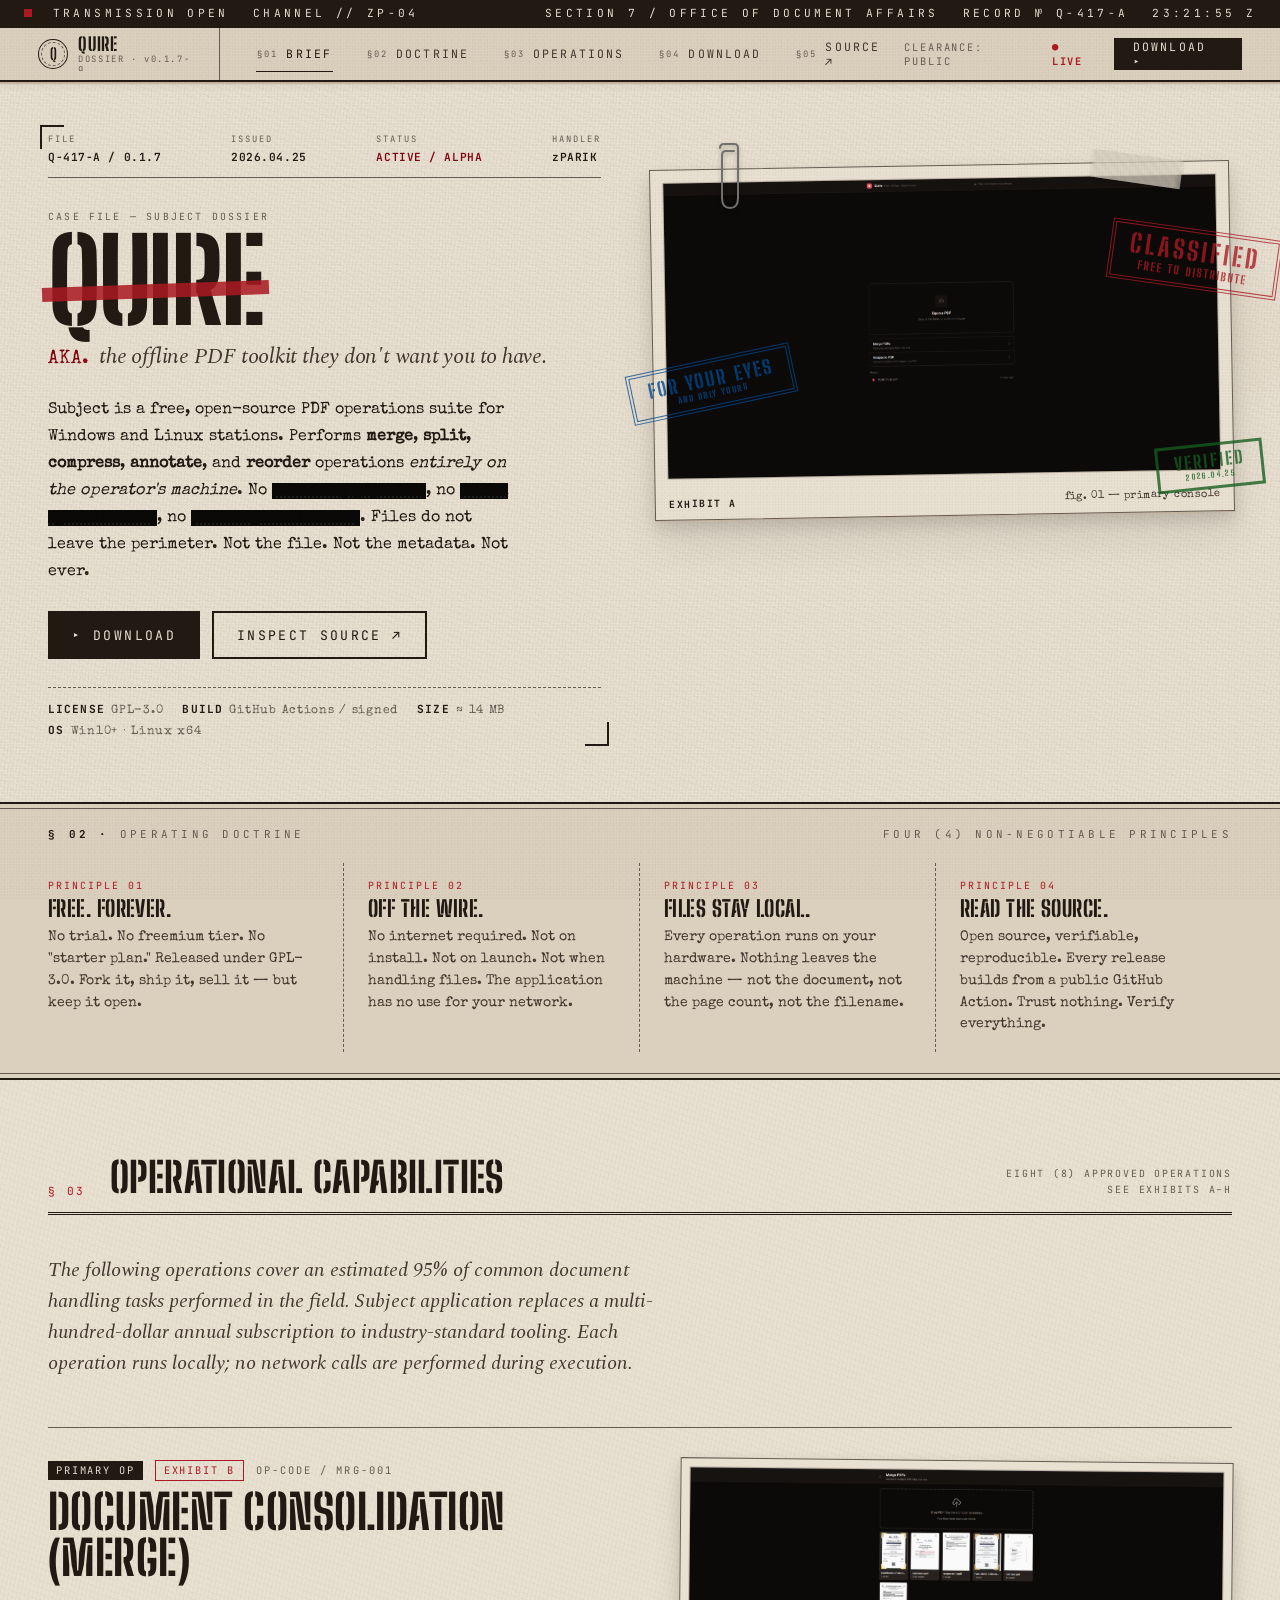
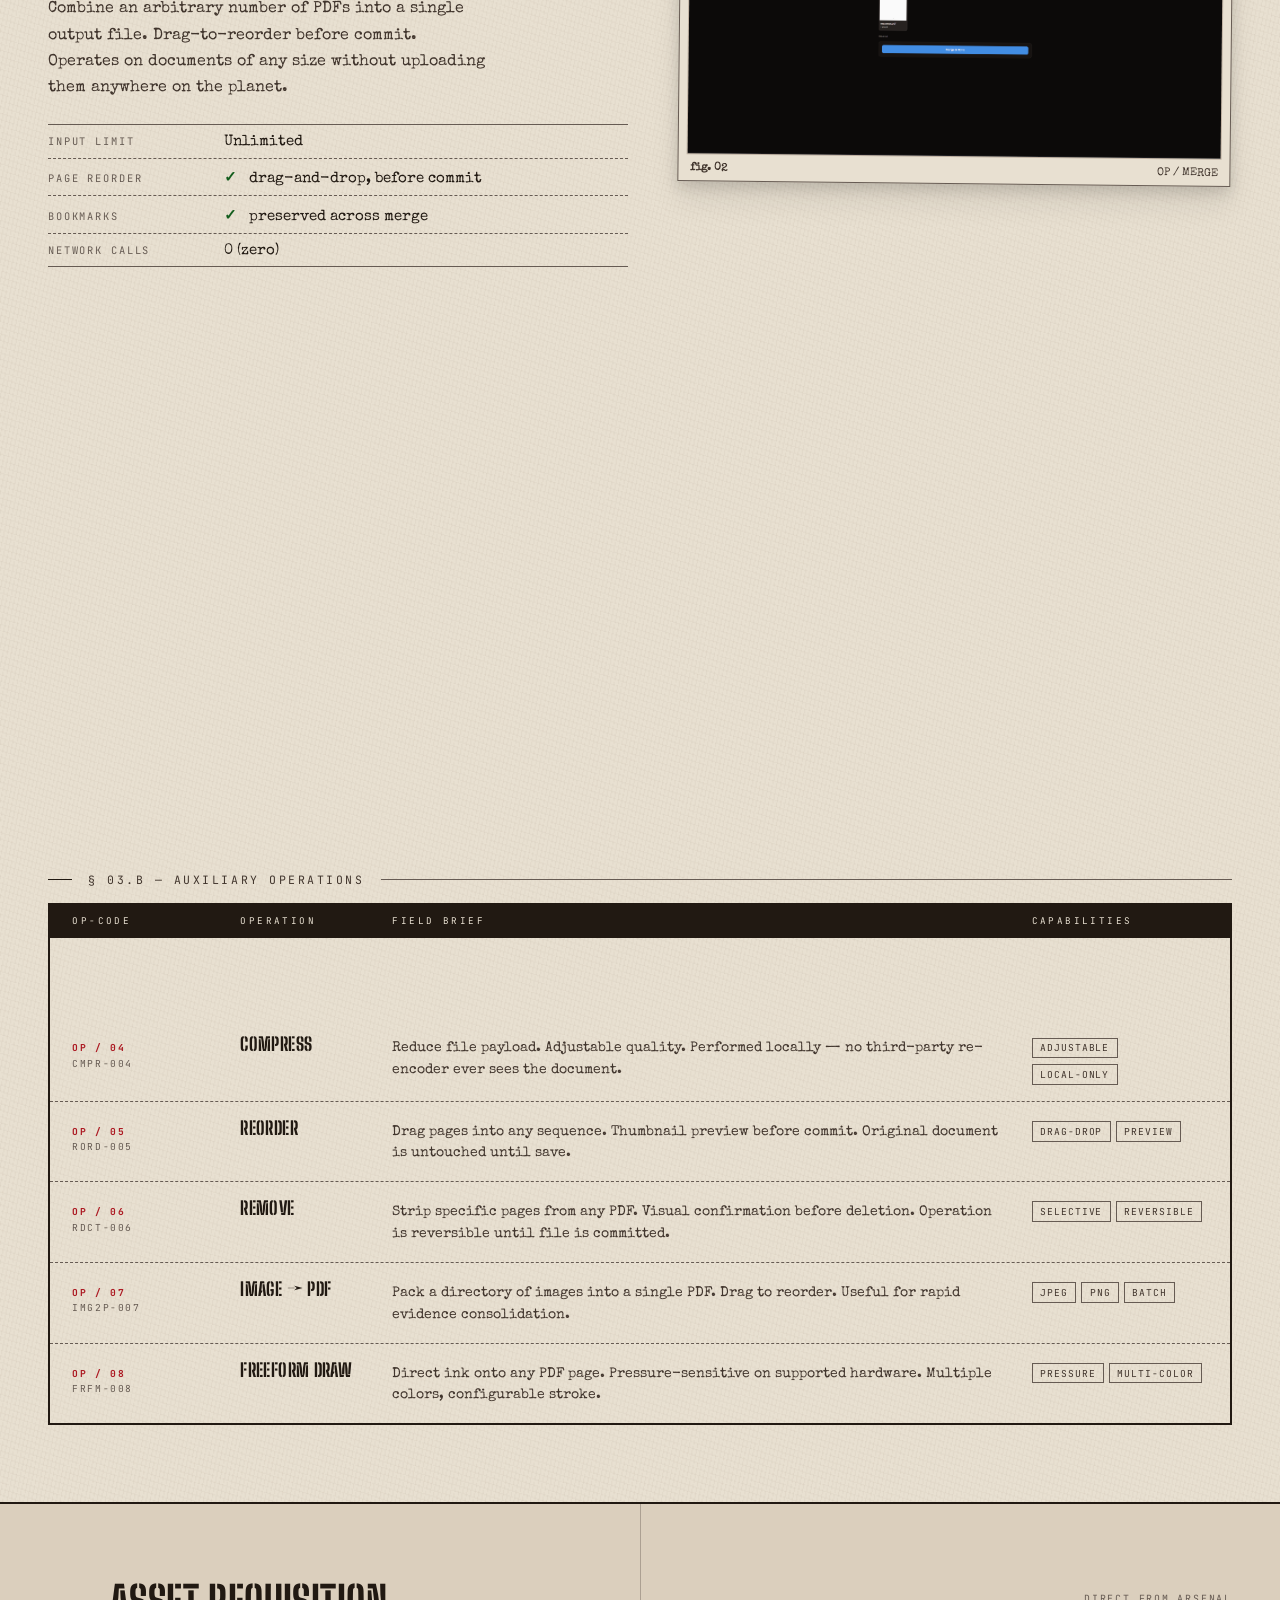
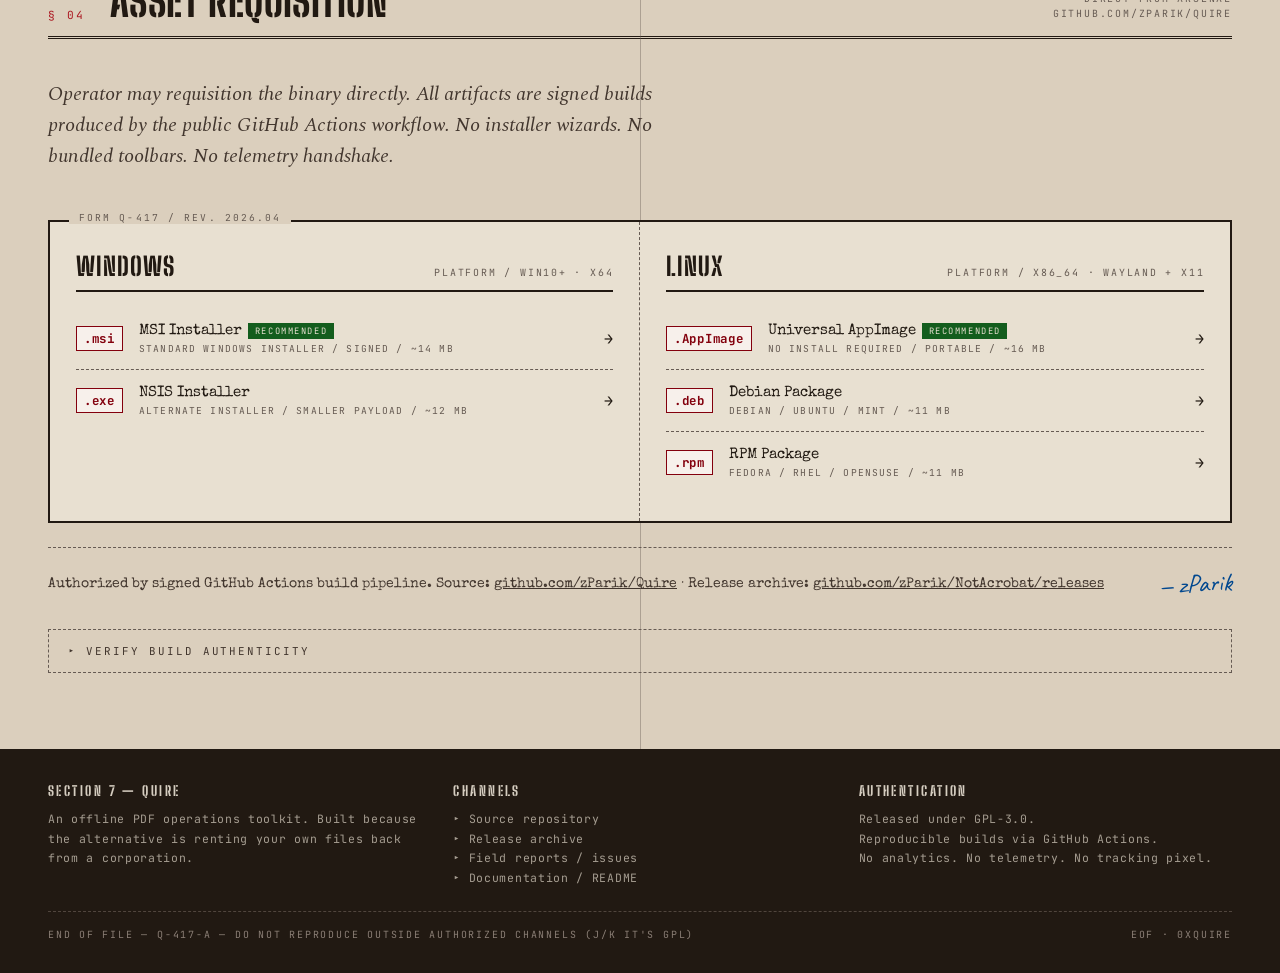
==== commit 56e80159: "Revamp UI: 'Dossier' theme and content rework Overhaul landing page and frontend behavior to a theme" ====
--- a/index.html
+++ b/index.html
@@ -1,403 +1,312 @@
 <!DOCTYPE html>
 <html lang="en">
 <head>
-  <meta charset="UTF-8" />
-  <meta name="viewport" content="width=device-width, initial-scale=1.0" />
-  <title>Quire: PDF tools without the nonsense</title>
-  <meta name="description" content="Quire is a free, offline, open-source PDF toolkit for Windows and Linux. Merge, split, compress, annotate, and more. No cloud. No subscription. No account." />
-  <link rel="preconnect" href="https://fonts.googleapis.com" />
-  <link rel="preconnect" href="https://fonts.gstatic.com" crossorigin />
-  <link href="https://fonts.googleapis.com/css2?family=Geist:wght@100..900&display=swap" rel="stylesheet" />
-  <link rel="stylesheet" href="style.css" />
+<meta charset="UTF-8" />
+<meta name="viewport" content="width=device-width, initial-scale=1.0" />
+<title>QUIRE — Field Dossier № Q-417 / PDF Operations Manual</title>
+<meta name="description" content="Quire — classified PDF toolkit. Free, offline, open-source." />
+<link rel="preconnect" href="https://fonts.googleapis.com" />
+<link rel="preconnect" href="https://fonts.gstatic.com" crossorigin />
+<link href="https://fonts.googleapis.com/css2?family=Special+Elite&family=JetBrains+Mono:wght@400;500;700&family=Spectral:ital,wght@0,400;0,600;1,400&family=Big+Shoulders+Stencil+Display:wght@700;800;900&family=Caveat:wght@500;700&display=swap" rel="stylesheet" />
+<link rel="stylesheet" href="style.css" />
 </head>
 <body>
-
-  <!-- ── Nav ──────────────────────────────────────────────────────────── -->
-  <nav>
-    <a href="/" class="nav-wordmark">Quire<span>.</span></a>
-    <ul class="nav-links">
-      <li><a href="#features">Features</a></li>
-      <li><a href="https://github.com/zParik/Quire" target="_blank" rel="noopener">GitHub</a></li>
-    </ul>
-    <div class="nav-right">
-      <a href="#download" class="nav-cta">Download</a>
-      <button class="nav-hamburger" id="nav-hamburger" aria-label="Open menu" aria-expanded="false" aria-controls="nav-mobile-menu">
-        <svg class="hamburger-icon" width="16" height="16" viewBox="0 0 16 16" fill="none" stroke="currentColor" stroke-width="1.5" stroke-linecap="round" aria-hidden="true">
-          <line x1="2" y1="4" x2="14" y2="4"/>
-          <line x1="2" y1="8" x2="14" y2="8"/>
-          <line x1="2" y1="12" x2="14" y2="12"/>
-        </svg>
-        <svg class="close-icon" width="16" height="16" viewBox="0 0 16 16" fill="none" stroke="currentColor" stroke-width="1.5" stroke-linecap="round" aria-hidden="true">
-          <line x1="3" y1="3" x2="13" y2="13"/>
-          <line x1="13" y1="3" x2="3" y2="13"/>
-        </svg>
-      </button>
-    </div>
-    <div class="nav-mobile-menu" id="nav-mobile-menu" aria-hidden="true">
-      <a href="#features">Features</a>
-      <a href="#download">Download</a>
-      <a href="https://github.com/zParik/Quire" target="_blank" rel="noopener">GitHub</a>
-    </div>
-  </nav>
-
-  <!-- ── Hero ─────────────────────────────────────────────────────────── -->
-  <section class="hero">
-
-    <!-- Ghosted stacked PDF pages — visual metaphor for the product -->
-    <div class="hero-pdf-stack" aria-hidden="true">
-      <div class="pdf-page" data-depth="3"></div>
-      <div class="pdf-page" data-depth="2"></div>
-      <div class="pdf-page" data-depth="1"></div>
-    </div>
-
-    <div class="hero-eyebrow animate-in">
-      <div class="hero-eyebrow-pill">
-        <span class="dot"></span>
-        Free &amp; open source
-      </div>
-      <div class="hero-eyebrow-alpha" title="Alpha — under active development. Works well for everyday tasks; back up important files before processing.">Alpha</div>
-    </div>
-
-    <h1 class="animate-in">PDF tools.<br /><em>No nonsense.</em></h1>
-
-    <p class="hero-sub animate-in">
-      Merge, split, compress, annotate, and reorder PDFs. Entirely on your machine.
-      No account. No subscription. No upload.
-    </p>
-
-    <div class="hero-actions animate-in">
-      <a href="#download" class="btn-download">
-        <svg width="16" height="16" viewBox="0 0 16 16" fill="none" aria-hidden="true">
-          <path d="M8 2v8m0 0L5 7m3 3 3-3M2 13h12" stroke="currentColor" stroke-width="1.5" stroke-linecap="round" stroke-linejoin="round"/>
-        </svg>
-        Download
-      </a>
-      <a href="https://github.com/zParik/Quire" target="_blank" rel="noopener" class="btn-github">
-        <svg width="16" height="16" viewBox="0 0 16 16" fill="currentColor" aria-hidden="true">
-          <path d="M8 0C3.58 0 0 3.58 0 8c0 3.54 2.29 6.53 5.47 7.59.4.07.55-.17.55-.38 0-.19-.01-.82-.01-1.49-2.01.37-2.53-.49-2.69-.94-.09-.23-.48-.94-.82-1.13-.28-.15-.68-.52-.01-.53.63-.01 1.08.58 1.23.82.72 1.21 1.87.87 2.33.66.07-.52.28-.87.51-1.07-1.78-.2-3.64-.89-3.64-3.95 0-.87.31-1.59.82-2.15-.08-.2-.36-1.02.08-2.12 0 0 .67-.21 2.2.82.64-.18 1.32-.27 2-.27.68 0 1.36.09 2 .27 1.53-1.04 2.2-.82 2.2-.82.44 1.1.16 1.92.08 2.12.51.56.82 1.27.82 2.15 0 3.07-1.87 3.75-3.65 3.95.29.25.54.73.54 1.48 0 1.07-.01 1.93-.01 2.2 0 .21.15.46.55.38A8.013 8.013 0 0016 8c0-4.42-3.58-8-8-8z"/>
-        </svg>
-        View on GitHub
-      </a>
-    </div>
-
-    <div class="platform-badges animate-in">
-      <span class="platform-badge">
-        <!-- Windows icon -->
-        <svg width="12" height="12" viewBox="0 0 16 16" fill="currentColor" aria-hidden="true">
-          <path d="M0 2.3L6.5 1.4v6.1H0V2.3zm7 -1L16 0v7.5H7V1.3zM0 8.5H6.5v6L0 13.6V8.5zm7 .1H16V16l-9-1.3V8.6z"/>
-        </svg>
-        Windows
-      </span>
-      <span class="platform-sep">+</span>
-      <span class="platform-badge">
-        <!-- Linux icon -->
-        <svg width="12" height="12" viewBox="0 0 24 24" fill="currentColor" aria-hidden="true">
-          <path d="M12 0a12 12 0 1 0 0 24A12 12 0 0 0 12 0zm0 2a10 10 0 1 1 0 20A10 10 0 0 1 12 2zm0 3C9.24 5 7 7.24 7 10c0 1.63.78 3.07 2 4v1.5c0 .28.22.5.5.5h5c.28 0 .5-.22.5-.5V14c1.22-.93 2-2.37 2-4 0-2.76-2.24-5-5-5zm-1.5 9.5v1h3v-1h-3z"/>
-        </svg>
-        Linux
-      </span>
-    </div>
-
-    <!-- Screenshot carousel -->
-    <div class="carousel" aria-label="Quire screenshots" aria-roledescription="carousel">
-      <div class="carousel-track-wrap">
-        <div class="carousel-track" id="carousel-track" aria-live="polite">
-
-          <div class="carousel-slide" role="group" aria-roledescription="slide" aria-label="1 of 5: Home">
-            <img src="images/home.png" alt="Quire home screen with tool list and drop zone" />
-            <span class="slide-label">Home</span>
-          </div>
-
-          <div class="carousel-slide" role="group" aria-roledescription="slide" aria-label="2 of 5: Merge PDFs">
-            <img src="images/merge.png" alt="Quire merge tool with file list" />
-            <span class="slide-label">Merge PDFs</span>
-          </div>
-
-          <div class="carousel-slide" role="group" aria-roledescription="slide" aria-label="3 of 5: Viewer with sidebar">
-            <img src="images/viewer.png" alt="Quire PDF viewer with tool sidebar open" />
-            <span class="slide-label">Viewer</span>
-          </div>
-
-          <div class="carousel-slide" role="group" aria-roledescription="slide" aria-label="4 of 5: Freeform drawing">
-            <img src="images/FreeForm.jpeg" alt="Quire freeform drawing mode on a PDF page" />
-            <span class="slide-label">Freeform mode</span>
-          </div>
-
-          <div class="carousel-slide" role="group" aria-roledescription="slide" aria-label="5 of 5: Remove pages">
-            <img src="images/remove.png" alt="Quire remove pages sidebar" />
-            <span class="slide-label">Remove pages</span>
-          </div>
-
-        </div>
-      </div>
-
-      <!-- Subtle grain texture — makes the carousel feel like paper -->
-      <div class="carousel-texture" aria-hidden="true"></div>
-
-      <button class="carousel-btn carousel-btn-prev" id="carousel-prev" aria-label="Previous screenshot">
-        <svg width="14" height="14" viewBox="0 0 16 16" fill="none" stroke="currentColor" stroke-width="2" stroke-linecap="round" stroke-linejoin="round" aria-hidden="true">
-          <path d="M10 3L5 8l5 5"/>
-        </svg>
-      </button>
-      <button class="carousel-btn carousel-btn-next" id="carousel-next" aria-label="Next screenshot">
-        <svg width="14" height="14" viewBox="0 0 16 16" fill="none" stroke="currentColor" stroke-width="2" stroke-linecap="round" stroke-linejoin="round" aria-hidden="true">
-          <path d="M6 3l5 5-5 5"/>
-        </svg>
-      </button>
-
-      <div class="carousel-dots" role="tablist" aria-label="Screenshot slides">
-        <button class="carousel-dot" role="tab" aria-selected="true"  aria-label="Home" data-index="0"></button>
-        <button class="carousel-dot" role="tab" aria-selected="false" aria-label="Merge PDFs" data-index="1"></button>
-        <button class="carousel-dot" role="tab" aria-selected="false" aria-label="Viewer with sidebar" data-index="2"></button>
-        <button class="carousel-dot" role="tab" aria-selected="false" aria-label="Freeform mode" data-index="3"></button>
-        <button class="carousel-dot" role="tab" aria-selected="false" aria-label="Remove pages" data-index="4"></button>
-      </div>
-
-      <div class="carousel-caption sr-only" id="carousel-caption" aria-live="polite">Home</div>
-    </div>
-
-  </section>
-
-  <!-- ── Trust bar ─────────────────────────────────────────────────────── -->
-  <div class="trust-bar" id="trust">
-    <div class="trust-bar-inner">
-      <div class="trust-item">
-        <span class="trust-item-label">Free forever</span>
-        <span class="trust-item-sub">No trial. No freemium tier. GPLv3.</span>
-      </div>
-      <div class="trust-item">
-        <span class="trust-item-label">100% offline</span>
-        <span class="trust-item-sub">No internet required, ever.</span>
-      </div>
-      <div class="trust-item">
-        <span class="trust-item-label">Open source</span>
-        <span class="trust-item-sub">Read the code. Fork it. Ship it.</span>
-      </div>
-      <div class="trust-item">
-        <span class="trust-item-label">Files stay local</span>
-        <span class="trust-item-sub">Nothing leaves your machine. Not even metadata.</span>
-      </div>
-    </div>
-  </div>
-
-  <!-- ── Features ──────────────────────────────────────────────────────── -->
-  <section class="features" id="features">
-    <div class="container">
-      <div class="features-header animate-in">
-        <span class="section-label">Tools</span>
-        <h2>Everything you actually need.</h2>
-        <p>Eight operations that cover 95% of what people open Acrobat for. No wizard. No toolbar customization. Just the tool.</p>
-      </div>
-      <div class="features-grid">
-
-        <div class="feature-card feature-card--primary">
-          <svg class="feature-icon" viewBox="0 0 24 24" fill="none" stroke="currentColor" stroke-width="1.5" stroke-linecap="round" stroke-linejoin="round" aria-hidden="true">
-            <path d="M9 3H5a2 2 0 0 0-2 2v14a2 2 0 0 0 2 2h14a2 2 0 0 0 2-2v-4M9 3l6 0M9 3v4m6-4v4M9 7h6"/>
-            <path d="M19 14v4m0 0v2m0-2h2m-2 0h-2"/>
-          </svg>
-          <div class="feature-name">Merge PDFs</div>
-          <div class="feature-desc">Combine any number of PDFs into one. Drag to reorder before merging.</div>
-        </div>
-
-        <div class="feature-card feature-card--primary">
-          <svg class="feature-icon" viewBox="0 0 24 24" fill="none" stroke="currentColor" stroke-width="1.5" stroke-linecap="round" stroke-linejoin="round" aria-hidden="true">
-            <path d="M14 2H6a2 2 0 0 0-2 2v16a2 2 0 0 0 2 2h12a2 2 0 0 0 2-2V8z"/>
-            <polyline points="14 2 14 8 20 8"/>
-            <line x1="12" y1="10" x2="12" y2="16"/>
-            <line x1="9" y1="13" x2="15" y2="13"/>
-          </svg>
-          <div class="feature-name">Split PDF</div>
-          <div class="feature-desc">Extract a page range or split every page into its own file.</div>
-        </div>
-
-        <div class="feature-card feature-card--primary">
-          <svg class="feature-icon" viewBox="0 0 24 24" fill="none" stroke="currentColor" stroke-width="1.5" stroke-linecap="round" stroke-linejoin="round" aria-hidden="true">
-            <polyline points="4 14 10 14 10 20"/>
-            <polyline points="20 10 14 10 14 4"/>
-            <line x1="10" y1="14" x2="3" y2="21"/>
-            <line x1="21" y1="3" x2="14" y2="10"/>
-          </svg>
-          <div class="feature-name">Compress</div>
-          <div class="feature-desc">Reduce file size without a cloud re-encoder. Adjustable quality target.</div>
-        </div>
-
-        <div class="feature-card feature-card--primary">
-          <svg class="feature-icon" viewBox="0 0 24 24" fill="none" stroke="currentColor" stroke-width="1.5" stroke-linecap="round" stroke-linejoin="round" aria-hidden="true">
-            <rect x="2" y="3" width="6" height="8" rx="1"/>
-            <rect x="9" y="3" width="6" height="8" rx="1"/>
-            <rect x="16" y="3" width="6" height="8" rx="1"/>
-            <path d="M5 11v5M12 11v5M19 11v5M3 19h18"/>
-          </svg>
-          <div class="feature-name">Reorder Pages</div>
-          <div class="feature-desc">Drag pages into any order. Preview thumbnails before saving.</div>
-        </div>
-
-        <div class="feature-card">
-          <svg class="feature-icon" viewBox="0 0 24 24" fill="none" stroke="currentColor" stroke-width="1.5" stroke-linecap="round" stroke-linejoin="round" aria-hidden="true">
-            <path d="M12 19l7-7 3 3-7 7-3-3z"/>
-            <path d="M18 13l-1.5-7.5L2 2l3.5 14.5L13 18l5-5z"/>
-            <path d="M2 2l7.586 7.586"/>
-            <circle cx="11" cy="11" r="2"/>
-          </svg>
-          <div class="feature-name">Annotate &amp; Draw</div>
-          <div class="feature-desc">Freehand drawing and annotation tools directly on the page.</div>
-        </div>
-
-        <div class="feature-card">
-          <svg class="feature-icon" viewBox="0 0 24 24" fill="none" stroke="currentColor" stroke-width="1.5" stroke-linecap="round" stroke-linejoin="round" aria-hidden="true">
-            <path d="M14 2H6a2 2 0 0 0-2 2v16a2 2 0 0 0 2 2h12a2 2 0 0 0 2-2V8z"/>
-            <polyline points="14 2 14 8 20 8"/>
-            <path d="M9 15l2 2 4-4"/>
-          </svg>
-          <div class="feature-name">Extract Pages</div>
-          <div class="feature-desc">Pull specific pages out into a new PDF. Pick by number or range.</div>
-        </div>
-
-        <div class="feature-card">
-          <svg class="feature-icon" viewBox="0 0 24 24" fill="none" stroke="currentColor" stroke-width="1.5" stroke-linecap="round" stroke-linejoin="round" aria-hidden="true">
-            <rect x="3" y="3" width="18" height="18" rx="2"/>
-            <path d="M3 9h18M9 21V9"/>
-          </svg>
-          <div class="feature-name">Images to PDF</div>
-          <div class="feature-desc">Pack a folder of images into a PDF. Reorder before converting.</div>
-        </div>
-
-        <div class="feature-card">
-          <svg class="feature-icon" viewBox="0 0 24 24" fill="none" stroke="currentColor" stroke-width="1.5" stroke-linecap="round" stroke-linejoin="round" aria-hidden="true">
-            <circle cx="11" cy="11" r="8"/>
-            <line x1="21" y1="21" x2="16.65" y2="16.65"/>
-            <line x1="8" y1="11" x2="14" y2="11"/>
-          </svg>
-          <div class="feature-name">Find in Document</div>
-          <div class="feature-desc">Full-text search with jump-to-match. Highlights across all pages.</div>
-        </div>
-
-      </div>
-    </div>
-  </section>
-
-  <!-- ── Download ──────────────────────────────────────────────────────── -->
-  <section class="download" id="download">
-    <div class="container">
-      <div class="download-header animate-in">
-        <span class="section-label">Download</span>
-        <h2>Windows and Linux.</h2>
-        <p>Grab the latest release directly from GitHub. No installer wizard that bundles toolbars.</p>
-      </div>
-
-      <div class="download-grid">
-
-        <!-- Windows -->
-        <div class="platform-card">
-          <div class="platform-name">
-            <svg width="18" height="18" viewBox="0 0 16 16" fill="currentColor" aria-hidden="true">
-              <path d="M0 2.3L6.5 1.4v6.1H0V2.3zm7 -1L16 0v7.5H7V1.3zM0 8.5H6.5v6L0 13.6V8.5zm7 .1H16V16l-9-1.3V8.6z"/>
-            </svg>
-            Windows
-          </div>
-          <p class="platform-subtitle">Windows 10 and later, x64</p>
-          <ul class="format-list">
-            <li class="format-item">
-              <a href="https://github.com/zParik/NotAcrobat/releases/download/v0.1.7/quire_0.1.7_x64_en-US.msi" target="_blank" rel="noopener" class="format-link">
-                <span class="format-left">
-                  <span class="format-ext">.msi</span>
-                  <span class="format-type">MSI installer (recommended)</span>
-                </span>
-                <svg class="format-dl-icon" width="14" height="14" viewBox="0 0 16 16" fill="none" stroke="currentColor" stroke-width="1.5" stroke-linecap="round" stroke-linejoin="round" aria-hidden="true">
-                  <path d="M8 2v8m0 0L5 7m3 3 3-3M2 13h12"/>
-                </svg>
-              </a>
-            </li>
-            <li class="format-item">
-              <a href="https://github.com/zParik/NotAcrobat/releases/download/v0.1.7/quire_0.1.7_x64-setup.exe" target="_blank" rel="noopener" class="format-link">
-                <span class="format-left">
-                  <span class="format-ext">.exe</span>
-                  <span class="format-type">NSIS installer</span>
-                </span>
-                <svg class="format-dl-icon" width="14" height="14" viewBox="0 0 16 16" fill="none" stroke="currentColor" stroke-width="1.5" stroke-linecap="round" stroke-linejoin="round" aria-hidden="true">
-                  <path d="M8 2v8m0 0L5 7m3 3 3-3M2 13h12"/>
-                </svg>
-              </a>
-            </li>
-          </ul>
-        </div>
-
-        <!-- Linux -->
-        <div class="platform-card">
-          <div class="platform-name">
-            <svg width="18" height="18" viewBox="0 0 24 24" fill="currentColor" aria-hidden="true">
-              <path d="M12.504 0c-.155 0-.315.008-.48.021-4.226.333-3.105 4.807-3.17 6.298-.076 1.092-.3 1.953-1.05 3.02-.885 1.051-2.127 2.75-2.716 4.521-.278.832-.41 1.684-.287 2.489a.424.424 0 00-.11.135c-.26.268-.45.6-.663.839-.199.199-.485.267-.797.4-.313.136-.658.269-.864.68-.09.189-.136.394-.132.602 0 .199.027.4.055.536.058.399.116.728.04.97-.249.68-.28 1.145-.106 1.484.174.334.535.47.94.601.81.224 1.91.224 2.876.272.68.027 1.377.054 2.052.218.32.075.62.217.856.426.236.208.38.491.48.784.29.922.582 1.8 1.354 2.132.41.182.9.15 1.28.236.36.086.592.345.992.467.35.11.774.132 1.2.132.433 0 .86-.022 1.22-.132.39-.122.623-.381.982-.467.38-.086.87-.054 1.28-.236.772-.332 1.064-1.21 1.354-2.132.1-.293.244-.576.48-.784.236-.209.536-.35.856-.426.675-.164 1.373-.19 2.052-.218.966-.048 2.066-.048 2.876-.272.405-.131.766-.267.94-.601.174-.339.143-.804-.106-1.484-.076-.242-.018-.571.04-.97.028-.136.055-.337.055-.536a1.27 1.27 0 00-.132-.602c-.206-.411-.55-.544-.864-.68-.312-.133-.598-.2-.797-.4-.213-.239-.404-.571-.664-.839a.434.434 0 00-.11-.135c.124-.805-.009-1.657-.287-2.489-.589-1.772-1.831-3.47-2.716-4.521-.75-1.067-.974-1.928-1.05-3.02-.066-1.491 1.056-5.965-3.17-6.298-.164-.013-.324-.021-.479-.021zm0 .898c.136 0 .273.006.414.018 3.559.279 2.668 4.454 2.607 6.08-.076 1.222-.344 2.218-1.16 3.36-.917 1.093-2.174 2.79-2.81 4.691a7.46 7.46 0 00-.251 2.176 7.46 7.46 0 00-.252-2.176c-.635-1.9-1.892-3.598-2.809-4.69-.816-1.143-1.084-2.14-1.16-3.361-.061-1.627-.952-5.801 2.607-6.08.14-.012.278-.018.414-.018z"/>
-            </svg>
-            Linux
-          </div>
-          <p class="platform-subtitle">x64, Wayland and X11 supported</p>
-          <ul class="format-list">
-            <li class="format-item">
-              <a href="https://github.com/zParik/NotAcrobat/releases/download/v0.1.7/quire_0.1.7_amd64.AppImage" target="_blank" rel="noopener" class="format-link">
-                <span class="format-left">
-                  <span class="format-ext">.AppImage</span>
-                  <span class="format-type">Universal, no install needed</span>
-                </span>
-                <svg class="format-dl-icon" width="14" height="14" viewBox="0 0 16 16" fill="none" stroke="currentColor" stroke-width="1.5" stroke-linecap="round" stroke-linejoin="round" aria-hidden="true">
-                  <path d="M8 2v8m0 0L5 7m3 3 3-3M2 13h12"/>
-                </svg>
-              </a>
-            </li>
-            <li class="format-item">
-              <a href="https://github.com/zParik/NotAcrobat/releases/download/v0.1.7/quire_0.1.7_amd64.deb" target="_blank" rel="noopener" class="format-link">
-                <span class="format-left">
-                  <span class="format-ext">.deb</span>
-                  <span class="format-type">Debian / Ubuntu</span>
-                </span>
-                <svg class="format-dl-icon" width="14" height="14" viewBox="0 0 16 16" fill="none" stroke="currentColor" stroke-width="1.5" stroke-linecap="round" stroke-linejoin="round" aria-hidden="true">
-                  <path d="M8 2v8m0 0L5 7m3 3 3-3M2 13h12"/>
-                </svg>
-              </a>
-            </li>
-            <li class="format-item">
-              <a href="https://github.com/zParik/NotAcrobat/releases/download/v0.1.7/quire-0.1.7-1.x86_64.rpm" target="_blank" rel="noopener" class="format-link">
-                <span class="format-left">
-                  <span class="format-ext">.rpm</span>
-                  <span class="format-type">Fedora / RHEL</span>
-                </span>
-                <svg class="format-dl-icon" width="14" height="14" viewBox="0 0 16 16" fill="none" stroke="currentColor" stroke-width="1.5" stroke-linecap="round" stroke-linejoin="round" aria-hidden="true">
-                  <path d="M8 2v8m0 0L5 7m3 3 3-3M2 13h12"/>
-                </svg>
-              </a>
-            </li>
-          </ul>
-        </div>
-
-      </div>
-
-      <p class="download-note">
-        All downloads are the latest stable release from
-        <a href="https://github.com/zParik/NotAcrobat/releases" target="_blank" rel="noopener">github.com/zParik/NotAcrobat/releases</a>.
-        Builds are produced by GitHub Actions. Check the workflow file if you want to verify.
+<a href="#brief" class="skip-link">Skip to main content</a>
+
+<div class="classified-bar">
+  <div class="left">
+    <span><span class="blink"></span>&nbsp;&nbsp;TRANSMISSION OPEN</span>
+    <span>CHANNEL // ZP-04</span>
+  </div>
+  <div class="right">
+    <span>SECTION 7 / OFFICE OF DOCUMENT AFFAIRS</span>
+    <span>RECORD № Q-417-A</span>
+    <span id="ts">▣ ▣ : ▣ ▣ Z</span>
+  </div>
+</div>
+
+<nav id="site-nav">
+  <div class="nav-mark">
+    <div class="nav-seal">Q</div>
+    <div class="nav-mark-text">
+      <span class="nav-mark-name">QUIRE</span>
+      <span class="nav-mark-sub">DOSSIER · v0.1.7-α</span>
+    </div>
+  </div>
+  <div class="nav-tabs">
+    <a href="#brief" class="nav-tab" data-num="§01">Brief</a>
+    <a href="#doctrine" class="nav-tab" data-num="§02">Doctrine</a>
+    <a href="#operations" class="nav-tab" data-num="§03">Operations</a>
+    <a href="#requisition" class="nav-tab" data-num="§04">Download</a>
+    <a href="https://github.com/zParik/Quire" target="_blank" rel="noopener" class="nav-tab" data-num="§05">Source ↗</a>
+  </div>
+  <div class="nav-spacer"></div>
+  <div class="nav-status">
+    <span>CLEARANCE: PUBLIC</span>
+    <span style="color:var(--stamp-red); font-weight:700;">● LIVE</span>
+  </div>
+  <button id="nav-hamburger" class="nav-hamburger" aria-label="Open navigation" aria-expanded="false" aria-controls="nav-mobile-menu">
+    <span></span><span></span><span></span>
+  </button>
+  <a href="#requisition" class="nav-cta">Download ▸</a>
+
+  <div id="nav-mobile-menu" class="nav-mobile-menu" aria-hidden="true">
+    <a href="#brief" class="nav-mobile-link" data-num="§01">Brief</a>
+    <a href="#doctrine" class="nav-mobile-link" data-num="§02">Doctrine</a>
+    <a href="#operations" class="nav-mobile-link" data-num="§03">Operations</a>
+    <a href="#requisition" class="nav-mobile-link" data-num="§04">Download</a>
+    <a href="https://github.com/zParik/Quire" target="_blank" rel="noopener" class="nav-mobile-link" data-num="§05">Source ↗</a>
+  </div>
+</nav>
+
+<section class="hero" id="brief">
+  <div class="hero-grid">
+    <div class="case-head">
+      <div class="case-meta">
+        <dl class="case-meta-block"><dt>FILE</dt><dd>Q-417-A / 0.1.7</dd></dl>
+        <dl class="case-meta-block"><dt>ISSUED</dt><dd>2026.04.25</dd></dl>
+        <dl class="case-meta-block"><dt>STATUS</dt><dd style="color:var(--stamp-red-deep);">ACTIVE / ALPHA</dd></dl>
+        <dl class="case-meta-block"><dt>HANDLER</dt><dd>zPARIK</dd></dl>
+      </div>
+      <div class="case-file-num">CASE FILE — SUBJECT DOSSIER</div>
+      <h1 class="case-codename"><span class="strike">QUIRE</span></h1>
+      <p class="case-subname"><span class="red">aka.</span> &nbsp;the offline PDF toolkit they don't want you to have.</p>
+      <p class="case-summary">
+        Subject is a free, open-source PDF operations suite for Windows
+        and Linux stations. Performs <strong>merge</strong>, <strong>split</strong>,
+        <strong>compress</strong>, <strong>annotate</strong>, and <strong>reorder</strong>
+        operations <em>entirely on the operator's machine</em>. No
+        <span class="redacted">telemetry pipeline</span>, no
+        <span class="redacted">cloud upload server</span>, no
+        <span class="redacted">subscription harvest</span>.
+        Files do not leave the perimeter. Not the file. Not the metadata. Not ever.
       </p>
-    </div>
-  </section>
-
-  <!-- ── Footer ────────────────────────────────────────────────────────── -->
-  <footer>
-    <div class="footer-inner">
-      <div class="footer-left">
-        <span class="footer-wordmark">Quire<span>.</span></span>
-        <span class="footer-sep"></span>
-        <span class="footer-license">GPLv3 License</span>
-      </div>
-      <div class="footer-right">
-        <a href="https://github.com/zParik/Quire" target="_blank" rel="noopener" class="footer-link">
-          <svg width="14" height="14" viewBox="0 0 16 16" fill="currentColor" aria-hidden="true">
-            <path d="M8 0C3.58 0 0 3.58 0 8c0 3.54 2.29 6.53 5.47 7.59.4.07.55-.17.55-.38 0-.19-.01-.82-.01-1.49-2.01.37-2.53-.49-2.69-.94-.09-.23-.48-.94-.82-1.13-.28-.15-.68-.52-.01-.53.63-.01 1.08.58 1.23.82.72 1.21 1.87.87 2.33.66.07-.52.28-.87.51-1.07-1.78-.2-3.64-.89-3.64-3.95 0-.87.31-1.59.82-2.15-.08-.2-.36-1.02.08-2.12 0 0 .67-.21 2.2.82.64-.18 1.32-.27 2-.27.68 0 1.36.09 2 .27 1.53-1.04 2.2-.82 2.2-.82.44 1.1.16 1.92.08 2.12.51.56.82 1.27.82 2.15 0 3.07-1.87 3.75-3.65 3.95.29.25.54.73.54 1.48 0 1.07-.01 1.93-.01 2.2 0 .21.15.46.55.38A8.013 8.013 0 0016 8c0-4.42-3.58-8-8-8z"/>
-          </svg>
-          GitHub
-        </a>
-      </div>
-    </div>
-  </footer>
-
-  <script src="main.js"></script>
+      <div class="case-actions">
+        <a href="#requisition" class="btn-stamp">▸ Download</a>
+        <a href="https://github.com/zParik/Quire" target="_blank" rel="noopener" class="btn-line">Inspect Source ↗</a>
+      </div>
+      <div class="auth-line">
+        <span><strong>LICENSE</strong> GPL-3.0</span>
+        <span><strong>BUILD</strong> GitHub Actions / signed</span>
+        <span><strong>SIZE</strong> ≈ 14 MB</span>
+        <span><strong>OS</strong> Win10+ · Linux x64</span>
+      </div>
+    </div>
+
+    <div class="exhibit">
+      <svg class="paperclip" viewBox="0 0 30 70" xmlns="http://www.w3.org/2000/svg">
+        <path d="M 8 5 Q 8 1 12 1 L 22 1 Q 26 1 26 5 L 26 55 Q 26 65 18 65 Q 10 65 10 55 L 10 12 Q 10 8 14 8 L 22 8" fill="none" stroke="oklch(55% 0.005 80)" stroke-width="2" stroke-linecap="round"/>
+      </svg>
+      <div class="tape"></div>
+      <div class="exhibit-photo">
+        <img src="images/home.png" alt="Quire home interface" />
+        <div class="exhibit-caption">
+          <strong>EXHIBIT A</strong>
+          <span>fig. 01 — primary console</span>
+        </div>
+      </div>
+      <div class="stamp stamp-classified">CLASSIFIED<span class="stamp-sub">FREE TO DISTRIBUTE</span></div>
+      <div class="stamp stamp-eyes">FOR YOUR EYES<span class="stamp-sub">AND ONLY YOURS</span></div>
+      <div class="stamp stamp-approved">VERIFIED<span class="stamp-sub">2026.04.25</span></div>
+    </div>
+  </div>
+</section>
+
+<section class="doctrine" id="doctrine">
+  <div class="doctrine-title">
+    <span><strong>§ 02 ·</strong> OPERATING DOCTRINE</span>
+    <span>FOUR (4) NON-NEGOTIABLE PRINCIPLES</span>
+  </div>
+  <div class="doctrine-grid">
+    <div class="doctrine-item reveal-item"><div class="doctrine-num">PRINCIPLE 01</div><div class="doctrine-head">Free. Forever.</div><div class="doctrine-body">No trial. No freemium tier. No "starter plan." Released under GPL-3.0. Fork it, ship it, sell it — but keep it open.</div></div>
+    <div class="doctrine-item reveal-item"><div class="doctrine-num">PRINCIPLE 02</div><div class="doctrine-head">Off the Wire.</div><div class="doctrine-body">No internet required. Not on install. Not on launch. Not when handling files. The application has no use for your network.</div></div>
+    <div class="doctrine-item reveal-item"><div class="doctrine-num">PRINCIPLE 03</div><div class="doctrine-head">Files Stay Local.</div><div class="doctrine-body">Every operation runs on your hardware. Nothing leaves the machine — not the document, not the page count, not the filename.</div></div>
+    <div class="doctrine-item reveal-item"><div class="doctrine-num">PRINCIPLE 04</div><div class="doctrine-head">Read the Source.</div><div class="doctrine-body">Open source, verifiable, reproducible. Every release builds from a public GitHub Action. Trust nothing. Verify everything.</div></div>
+  </div>
+</section>
+
+<section class="dossier" id="operations">
+  <header class="section-head">
+    <div class="section-head-num">§ 03</div>
+    <h2 class="section-head-title">Operational Capabilities</h2>
+    <div class="section-head-meta">EIGHT (8) APPROVED OPERATIONS<br>SEE EXHIBITS A–H</div>
+  </header>
+  <p class="section-lede">
+    The following operations cover an estimated 95% of common document handling
+    tasks performed in the field. Subject application replaces a multi-hundred-dollar
+    annual subscription to industry-standard tooling. Each operation runs locally;
+    no network calls are performed during execution.
+  </p>
+
+  <article class="exhibit-entry reveal-item">
+    <div class="exhibit-entry-content">
+      <div class="exhibit-entry-meta">
+        <span class="ex-tag">PRIMARY OP</span>
+        <span class="ex-stamp">EXHIBIT B</span>
+        <span>OP-CODE / MRG-001</span>
+      </div>
+      <h3 class="exhibit-entry-title">Document Consolidation<br/>(Merge)</h3>
+      <p class="exhibit-entry-desc">Combine an arbitrary number of PDFs into a single output file. Drag-to-reorder before commit. Operates on documents of any size without uploading them anywhere on the planet.</p>
+      <dl class="field-list">
+        <div class="field-row"><dt>Input limit</dt><dd>Unlimited</dd></div>
+        <div class="field-row"><dt>Page reorder</dt><dd><span class="check">✓</span> drag-and-drop, before commit</dd></div>
+        <div class="field-row"><dt>Bookmarks</dt><dd><span class="check">✓</span> preserved across merge</dd></div>
+        <div class="field-row"><dt>Network calls</dt><dd>0 (zero)</dd></div>
+      </dl>
+    </div>
+    <div class="exhibit-entry-photo">
+      <div class="photo-frame">
+        <img src="images/merge.png" alt="Merge tool" />
+        <div class="photo-caption"><strong>fig. 02</strong><span>OP / MERGE</span></div>
+      </div>
+    </div>
+  </article>
+
+  <article class="exhibit-entry reveal-item">
+    <div class="exhibit-entry-photo">
+      <div class="photo-frame">
+        <img src="images/viewer.png" alt="Viewer with annotations" />
+        <div class="photo-caption"><strong>fig. 03</strong><span>OP / VIEW + ANNOTATE</span></div>
+      </div>
+    </div>
+    <div class="exhibit-entry-content">
+      <div class="exhibit-entry-meta">
+        <span class="ex-tag">PRIMARY OP</span>
+        <span class="ex-stamp">EXHIBIT C</span>
+        <span>OP-CODE / VIEW-002</span>
+      </div>
+      <h3 class="exhibit-entry-title">Inspection &amp; Markup<br/>(View / Annotate)</h3>
+      <p class="exhibit-entry-desc">Full-fidelity PDF viewer with freehand markup, text annotations, and a discreet sidebar that stays out of the line of sight. Markup persists in-file, readable in any reader.</p>
+      <dl class="field-list">
+        <div class="field-row"><dt>Drawing</dt><dd><span class="check">✓</span> freehand, multi-color</dd></div>
+        <div class="field-row"><dt>Text annotations</dt><dd><span class="check">✓</span> embedded, portable</dd></div>
+        <div class="field-row"><dt>Search</dt><dd><span class="check">✓</span> full-text, indexed locally</dd></div>
+        <div class="field-row"><dt>Sidebar</dt><dd>Collapsible. Keyboard-driven.</dd></div>
+      </dl>
+    </div>
+  </article>
+
+  <div class="ops-head"><span>§ 03.B — Auxiliary Operations</span></div>
+  <div class="ops-list">
+    <div class="ops-list-head">
+      <span>OP-CODE</span>
+      <span>OPERATION</span>
+      <span>FIELD BRIEF</span>
+      <span>CAPABILITIES</span>
+    </div>
+    <div class="op-row reveal-item">
+      <div class="op-code"><span class="op-num">OP / 03</span>SPLIT-003</div>
+      <div class="op-name">Split</div>
+      <div class="op-brief">Extract a page range, or splinter every page into its own file. Specify by number, range, or whole-document fragmentation.</div>
+      <div class="op-caps"><span class="op-tag">range</span><span class="op-tag">page-by-page</span></div>
+    </div>
+    <div class="op-row reveal-item">
+      <div class="op-code"><span class="op-num">OP / 04</span>CMPR-004</div>
+      <div class="op-name">Compress</div>
+      <div class="op-brief">Reduce file payload. Adjustable quality. Performed locally — no third-party re-encoder ever sees the document.</div>
+      <div class="op-caps"><span class="op-tag">adjustable</span><span class="op-tag">local-only</span></div>
+    </div>
+    <div class="op-row reveal-item">
+      <div class="op-code"><span class="op-num">OP / 05</span>RORD-005</div>
+      <div class="op-name">Reorder</div>
+      <div class="op-brief">Drag pages into any sequence. Thumbnail preview before commit. Original document is untouched until save.</div>
+      <div class="op-caps"><span class="op-tag">drag-drop</span><span class="op-tag">preview</span></div>
+    </div>
+    <div class="op-row reveal-item">
+      <div class="op-code"><span class="op-num">OP / 06</span>RDCT-006</div>
+      <div class="op-name">Remove</div>
+      <div class="op-brief">Strip specific pages from any PDF. Visual confirmation before deletion. Operation is reversible until file is committed.</div>
+      <div class="op-caps"><span class="op-tag">selective</span><span class="op-tag">reversible</span></div>
+    </div>
+    <div class="op-row reveal-item">
+      <div class="op-code"><span class="op-num">OP / 07</span>IMG2P-007</div>
+      <div class="op-name">Image → PDF</div>
+      <div class="op-brief">Pack a directory of images into a single PDF. Drag to reorder. Useful for rapid evidence consolidation.</div>
+      <div class="op-caps"><span class="op-tag">jpeg</span><span class="op-tag">png</span><span class="op-tag">batch</span></div>
+    </div>
+    <div class="op-row reveal-item">
+      <div class="op-code"><span class="op-num">OP / 08</span>FRFM-008</div>
+      <div class="op-name">Freeform Draw</div>
+      <div class="op-brief">Direct ink onto any PDF page. Pressure-sensitive on supported hardware. Multiple colors, configurable stroke.</div>
+      <div class="op-caps"><span class="op-tag">pressure</span><span class="op-tag">multi-color</span></div>
+    </div>
+  </div>
+</section>
+
+<section class="acquisition" id="requisition">
+  <div class="acquisition-inner">
+    <header class="section-head">
+      <div class="section-head-num">§ 04</div>
+      <h2 class="section-head-title">Asset Requisition</h2>
+      <div class="section-head-meta">DIRECT FROM ARSENAL<br>github.com/zParik/Quire</div>
+    </header>
+    <p class="section-lede">Operator may requisition the binary directly. All artifacts are signed builds produced by the public GitHub Actions workflow. No installer wizards. No bundled toolbars. No telemetry handshake.</p>
+    <div class="req-form">
+      <div class="req-col">
+        <div class="req-col-head">
+          <div class="req-os">Windows</div>
+          <div class="req-target">PLATFORM / WIN10+ · x64</div>
+        </div>
+        <div class="req-list">
+          <a class="req-item" href="https://github.com/zParik/NotAcrobat/releases/download/v0.1.7/quire_0.1.7_x64_en-US.msi" target="_blank" rel="noopener"><span class="req-ext">.msi</span><span class="req-desc">MSI Installer<span class="req-rec">RECOMMENDED</span><small>standard windows installer / signed / ~14 MB</small></span><span class="req-arrow">→</span></a>
+          <a class="req-item" href="https://github.com/zParik/NotAcrobat/releases/download/v0.1.7/quire_0.1.7_x64-setup.exe" target="_blank" rel="noopener"><span class="req-ext">.exe</span><span class="req-desc">NSIS Installer<small>alternate installer / smaller payload / ~12 MB</small></span><span class="req-arrow">→</span></a>
+        </div>
+      </div>
+      <div class="req-col">
+        <div class="req-col-head">
+          <div class="req-os">Linux</div>
+          <div class="req-target">PLATFORM / x86_64 · Wayland + X11</div>
+        </div>
+        <div class="req-list">
+          <a class="req-item" href="https://github.com/zParik/NotAcrobat/releases/download/v0.1.7/quire_0.1.7_amd64.AppImage" target="_blank" rel="noopener"><span class="req-ext">.AppImage</span><span class="req-desc">Universal AppImage<span class="req-rec">RECOMMENDED</span><small>no install required / portable / ~16 MB</small></span><span class="req-arrow">→</span></a>
+          <a class="req-item" href="https://github.com/zParik/NotAcrobat/releases/download/v0.1.7/quire_0.1.7_amd64.deb" target="_blank" rel="noopener"><span class="req-ext">.deb</span><span class="req-desc">Debian Package<small>debian / ubuntu / mint / ~11 MB</small></span><span class="req-arrow">→</span></a>
+          <a class="req-item" href="https://github.com/zParik/NotAcrobat/releases/download/v0.1.7/quire-0.1.7-1.x86_64.rpm" target="_blank" rel="noopener"><span class="req-ext">.rpm</span><span class="req-desc">RPM Package<small>fedora / rhel / opensuse / ~11 MB</small></span><span class="req-arrow">→</span></a>
+        </div>
+      </div>
+    </div>
+    <div class="req-footer">
+      <div>Authorized by signed GitHub Actions build pipeline. Source: <a href="https://github.com/zParik/Quire" target="_blank" rel="noopener">github.com/zParik/Quire</a> · Release archive: <a href="https://github.com/zParik/NotAcrobat/releases" target="_blank" rel="noopener">github.com/zParik/NotAcrobat/releases</a></div>
+      <div class="req-sig">— zParik</div>
+    </div>
+    <details class="verify-block">
+      <summary class="verify-summary">▸ Verify build authenticity</summary>
+      <div class="verify-body">
+        <p>All release artifacts are produced exclusively by the public GitHub Actions workflow — no local builds, no manual uploads.</p>
+        <ol>
+          <li>Download the artifact and its <code>.sha256</code> checksum from the <a href="https://github.com/zParik/NotAcrobat/releases" target="_blank" rel="noopener">release archive</a>.</li>
+          <li>On Linux, run <code>sha256sum -c *.sha256</code>. On Windows, run <code>Get-FileHash &lt;filename&gt; -Algorithm SHA256</code> and compare the output against the published checksum.</li>
+          <li>Build logs are publicly viewable at <a href="https://github.com/zParik/NotAcrobat/actions" target="_blank" rel="noopener">github.com/zParik/NotAcrobat/actions</a>. Every release maps 1:1 to a workflow run.</li>
+        </ol>
+        <p>If a download does not start, right-click the link and choose "Save Link As", or browse the full release archive directly.</p>
+      </div>
+    </details>
+  </div>
+</section>
+
+<footer class="footer">
+  <div class="footer-inner">
+    <div><h4>Section 7 — Quire</h4><p>An offline PDF operations toolkit. Built because the alternative is renting your own files back from a corporation.</p></div>
+    <div><h4>Channels</h4><p><a href="https://github.com/zParik/Quire" target="_blank" rel="noopener">▸ Source repository</a><br><a href="https://github.com/zParik/NotAcrobat/releases" target="_blank" rel="noopener">▸ Release archive</a><br><a href="https://github.com/zParik/Quire/issues" target="_blank" rel="noopener">▸ Field reports / issues</a><br><a href="https://github.com/zParik/Quire#readme" target="_blank" rel="noopener">▸ Documentation / README</a></p></div>
+    <div><h4>Authentication</h4><p>Released under GPL-3.0.<br>Reproducible builds via GitHub Actions.<br>No analytics. No telemetry. No tracking pixel.</p></div>
+  </div>
+  <div class="footer-bottom">
+    <span>END OF FILE — Q-417-A — DO NOT REPRODUCE OUTSIDE AUTHORIZED CHANNELS (j/k it's GPL)</span>
+    <span>EOF · 0xQUIRE</span>
+  </div>
+</footer>
+
+<script>
+(function () {
+  const ts = document.getElementById('ts');
+  if (!ts) return;
+  function tick() {
+    const d = new Date();
+    ts.textContent = `${String(d.getUTCHours()).padStart(2,'0')}:${String(d.getUTCMinutes()).padStart(2,'0')}:${String(d.getUTCSeconds()).padStart(2,'0')} Z`;
+  }
+  tick(); setInterval(tick, 1000);
+})();
+</script>
+<script src="main.js"></script>
 
 </body>
 </html>
--- a/style.css
+++ b/style.css
@@ -1,1035 +1,553 @@
-/* ── Tokens ──────────────────────────────────────────────────────── */
+/* ═══════════════════════════════════════════════════════════════════
+   QUIRE — DOSSIER / CLASSIFIED FIELD MANUAL
+   ═══════════════════════════════════════════════════════════════════ */
+
 :root {
-  --app-bg:        oklch(12% 0.009 40);
-  --app-surface:   oklch(16% 0.010 40);
-  --app-elevated:  oklch(20% 0.011 40);
-  --app-border:    oklch(28% 0.011 40);
-  --app-border-sub:oklch(22% 0.010 40);
-  --text-primary:  oklch(94% 0.007 40);
-  --text-secondary:oklch(70% 0.008 40);
-  --text-muted:    oklch(50% 0.008 40);
-  --brand:         oklch(65% 0.22 22);
-  --brand-subtle:  oklch(20% 0.08 22);
-  --brand-border:  oklch(32% 0.12 22);
-  --action:        oklch(60% 0.18 255);
-  --action-hover:  oklch(65% 0.18 255);
-  --action-text:   oklch(98% 0.003 255);
-
-  --radius: 0.5rem;
-  --font: "Geist", ui-sans-serif, -apple-system, system-ui, sans-serif;
-}
-
-/* ── Reset ───────────────────────────────────────────────────────── */
+  --paper:        oklch(91% 0.022 84);
+  --paper-deep:   oklch(86% 0.028 78);
+  --paper-edge:   oklch(78% 0.034 70);
+  --paper-shade:  oklch(82% 0.030 75);
+
+  --ink:          oklch(22% 0.018 60);
+  --ink-soft:     oklch(34% 0.022 60);
+  --ink-faint:    oklch(48% 0.020 60);
+  --ink-ghost:    oklch(62% 0.018 60);
+
+  --stamp-red:    oklch(48% 0.18 25);
+  --stamp-red-deep: oklch(38% 0.16 25);
+  --stamp-blue:   oklch(40% 0.14 252);
+  --stamp-green:  oklch(42% 0.12 145);
+
+  --redact:       oklch(14% 0.005 80);
+
+  --f-typewriter: "Special Elite", "Courier Prime", "JetBrains Mono", ui-monospace, monospace;
+  --f-mono:       "JetBrains Mono", ui-monospace, "Courier New", monospace;
+  --f-serif:      "Spectral", "Libre Caslon Text", Georgia, serif;
+  --f-stencil:    "Big Shoulders Stencil Display", "Special Elite", Impact, sans-serif;
+}
+
 *, *::before, *::after { box-sizing: border-box; margin: 0; padding: 0; }
 
 html {
-  font-family: var(--font);
-  font-feature-settings: "kern" 1, "liga" 1, "calt" 1;
+  font-family: var(--f-typewriter);
   -webkit-font-smoothing: antialiased;
-  -moz-osx-font-smoothing: grayscale;
   scroll-behavior: smooth;
-  background: var(--app-bg);
-  color: var(--text-primary);
-}
-
+  background: var(--paper);
+  color: var(--ink);
+  overflow-x: hidden;
+}
+
+body {
+  min-height: 100dvh;
+  background:
+    radial-gradient(ellipse 320px 180px at 88% 8%, oklch(60% 0.08 60 / 0.10), transparent 60%),
+    radial-gradient(ellipse 240px 160px at 6% 92%, oklch(40% 0.04 60 / 0.08), transparent 65%),
+    repeating-linear-gradient(102deg, transparent 0 3px, oklch(80% 0.026 75 / 0.20) 3px 4px),
+    repeating-linear-gradient(18deg, transparent 0 5px, oklch(78% 0.028 72 / 0.14) 5px 6px),
+    var(--paper);
+  position: relative;
+  overflow-x: hidden;
+}
+
+body::before {
+  content: '';
+  position: fixed;
+  inset: 0;
+  pointer-events: none;
+  z-index: 100;
+  background-image:
+    radial-gradient(oklch(40% 0.02 60 / 0.06) 1px, transparent 1px),
+    radial-gradient(oklch(70% 0.03 70 / 0.05) 1px, transparent 1px);
+  background-size: 3px 3px, 7px 7px;
+  background-position: 0 0, 1px 2px;
+  mix-blend-mode: multiply;
+}
+body::after {
+  content: '';
+  position: fixed;
+  inset: 0;
+  pointer-events: none;
+  z-index: 99;
+  background: repeating-linear-gradient(0deg, transparent 0 2px, oklch(40% 0.02 60 / 0.025) 2px 3px);
+}
+
+a { color: inherit; text-decoration: none; }
+img, svg { display: block; max-width: 100%; }
+button { font-family: inherit; cursor: pointer; background: none; border: none; color: inherit; }
+ul { list-style: none; }
+::selection { background: var(--stamp-red); color: var(--paper); }
+
+/* Skip link */
+.skip-link {
+  position: absolute;
+  top: -9rem;
+  left: 1rem;
+  z-index: 999;
+  background: var(--ink);
+  color: var(--paper);
+  padding: 0.6rem 1.2rem;
+  font-family: var(--f-mono);
+  font-size: 0.72rem;
+  letter-spacing: 0.15em;
+  text-transform: uppercase;
+  transition: top 150ms ease-out;
+}
+.skip-link:focus-visible { top: 0.5rem; outline: none; }
+
+/* Global focus styles */
+:focus-visible {
+  outline: 2px solid var(--stamp-red);
+  outline-offset: 3px;
+  border-radius: 1px;
+}
+
+/* Scroll reveal */
+.reveal-item {
+  opacity: 0;
+  transform: translateY(14px);
+  transition: opacity 380ms ease-out, transform 380ms ease-out;
+}
+.reveal-item.is-visible { opacity: 1; transform: none; }
 @media (prefers-reduced-motion: reduce) {
-  html { scroll-behavior: auto; }
-  *, *::before, *::after {
-    animation-duration: 0.01ms !important;
-    transition-duration: 0.01ms !important;
-  }
-}
-
-body { min-height: 100dvh; }
-a { color: inherit; text-decoration: none; }
-img, svg { display: block; }
-
-/* ── Utilities ───────────────────────────────────────────────────── */
-.sr-only {
-  position: absolute;
-  width: 1px;
-  height: 1px;
-  padding: 0;
-  overflow: hidden;
-  clip: rect(0, 0, 0, 0);
-  white-space: nowrap;
-  border: 0;
-}
-
-/* ── Nav ─────────────────────────────────────────────────────────── */
-nav {
+  .reveal-item { opacity: 1; transform: none; transition: none; }
+}
+
+.classified-bar {
+  background: var(--ink);
+  color: var(--paper);
+  padding: 0.4rem 1.5rem;
+  font-family: var(--f-mono);
+  font-size: 0.7rem;
+  letter-spacing: 0.3em;
+  display: flex;
+  justify-content: space-between;
+  align-items: center;
+  border-bottom: 1px solid var(--ink);
+  position: relative;
+  z-index: 50;
+}
+.classified-bar .left, .classified-bar .right { display: flex; gap: 1.5rem; align-items: center; }
+.classified-bar .blink { display: inline-block; width: 8px; height: 8px; background: var(--stamp-red); animation: blink 1.4s steps(2) infinite; }
+@keyframes blink { 0%, 50% { opacity: 1; } 51%, 100% { opacity: 0; } }
+
+#site-nav {
   position: sticky;
   top: 0;
-  z-index: 100;
+  z-index: 90;
+  background: var(--paper-deep);
+  border-bottom: 2px solid var(--ink);
+  padding: 0 clamp(1rem, 3vw, 2.5rem);
+  display: flex;
+  align-items: stretch;
+  height: 3.4rem;
+  box-shadow: 0 2px 0 var(--paper-edge), 0 4px 8px oklch(0% 0 0 / 0.06);
+}
+
+.nav-mark { display: flex; align-items: center; gap: 0.65rem; padding-right: 1.5rem; border-right: 1px solid var(--ink-faint); }
+.nav-seal { width: 30px; height: 30px; border: 1.5px solid var(--ink); border-radius: 50%; display: grid; place-items: center; font-family: var(--f-stencil); font-weight: 700; font-size: 1rem; color: var(--ink); position: relative; }
+.nav-seal::before { content: ''; position: absolute; inset: 2px; border: 1px dashed var(--ink-faint); border-radius: 50%; }
+.nav-mark-text { display: flex; flex-direction: column; line-height: 1; }
+.nav-mark-name { font-family: var(--f-stencil); font-weight: 800; font-size: 1.15rem; letter-spacing: 0.04em; color: var(--ink); }
+.nav-mark-sub { font-family: var(--f-mono); font-size: 0.55rem; letter-spacing: 0.18em; color: var(--ink-faint); margin-top: 2px; }
+
+.nav-tabs { display: flex; align-items: stretch; margin-left: 1.25rem; }
+.nav-tab { display: flex; align-items: center; padding: 0 1.1rem; font-family: var(--f-mono); font-size: 0.72rem; letter-spacing: 0.18em; text-transform: uppercase; color: var(--ink-soft); position: relative; transition: color 150ms; }
+.nav-tab::before { content: attr(data-num); font-size: 0.55rem; color: var(--ink-faint); margin-right: 0.5rem; }
+.nav-tab:hover { color: var(--ink); }
+.nav-tab:hover::after { content: ''; position: absolute; left: 1rem; right: 1rem; bottom: 0.5rem; height: 1px; background: var(--ink); }
+
+.nav-spacer { flex: 1; }
+
+.nav-status { display: flex; align-items: center; gap: 1rem; font-family: var(--f-mono); font-size: 0.65rem; letter-spacing: 0.18em; color: var(--ink-faint); text-transform: uppercase; }
+
+.nav-cta { display: flex; align-items: center; gap: 0.5rem; background: var(--ink); color: var(--paper); padding: 0 1.2rem; font-family: var(--f-mono); font-size: 0.72rem; letter-spacing: 0.18em; text-transform: uppercase; align-self: center; height: 2rem; margin-left: 1rem; transition: background 150ms; }
+.nav-cta:hover { background: var(--stamp-red-deep); }
+
+/* Active nav tab (set by IntersectionObserver) */
+.nav-tab--active { color: var(--ink); }
+.nav-tab--active::after {
+  content: '';
+  position: absolute;
+  left: 1rem;
+  right: 1rem;
+  bottom: 0.5rem;
+  height: 1px;
+  background: var(--ink);
+}
+
+/* Nav shadow deepens on scroll */
+#site-nav.scrolled {
+  background: var(--paper);
+  box-shadow: 0 2px 0 var(--paper-edge), 0 6px 24px oklch(0% 0 0 / 0.12);
+}
+
+.hero { position: relative; padding: clamp(2rem, 4vw, 3.5rem) clamp(1rem, 4vw, 3rem) clamp(3rem, 5vw, 5rem); max-width: 90rem; margin: 0 auto; }
+.hero-grid { display: grid; grid-template-columns: 1fr 1.05fr; gap: clamp(2rem, 4vw, 3.5rem); align-items: start; }
+.case-head { position: relative; }
+
+.case-meta { display: flex; justify-content: space-between; align-items: flex-start; margin-bottom: 2rem; padding-bottom: 0.75rem; border-bottom: 1px solid var(--ink-faint); }
+.case-meta-block { font-family: var(--f-mono); font-size: 0.7rem; letter-spacing: 0.05em; color: var(--ink-soft); line-height: 1.5; }
+.case-meta-block dt { font-size: 0.55rem; letter-spacing: 0.22em; text-transform: uppercase; color: var(--ink-faint); margin-bottom: 2px; }
+.case-meta-block dd { color: var(--ink); font-weight: 600; }
+
+.case-file-num { font-family: var(--f-mono); font-size: 0.62rem; letter-spacing: 0.22em; color: var(--ink-faint); text-transform: uppercase; margin-bottom: 0.5rem; }
+.case-codename { font-family: var(--f-stencil); font-weight: 800; font-size: clamp(3.5rem, 9vw, 7.5rem); line-height: 0.88; letter-spacing: -0.02em; color: var(--ink); margin-bottom: 0.4rem; text-transform: uppercase; position: relative; }
+.case-codename .strike { position: relative; display: inline-block; }
+.case-codename .strike::after { content: ''; position: absolute; left: -3%; right: -3%; top: 52%; height: 0.12em; background: var(--stamp-red); opacity: 0.85; transform: rotate(-2deg); }
+
+.case-subname { font-family: var(--f-serif); font-style: italic; font-weight: 400; font-size: clamp(1.05rem, 1.8vw, 1.4rem); color: var(--ink-soft); margin-bottom: 1.5rem; letter-spacing: -0.01em; }
+.case-subname .red { color: var(--stamp-red-deep); font-style: normal; font-family: var(--f-typewriter); text-transform: uppercase; letter-spacing: 0.05em; font-size: 0.85em; }
+
+.case-summary { font-family: var(--f-typewriter); font-size: 1.02rem; line-height: 1.65; color: var(--ink); max-width: 46ch; margin-bottom: 1.6rem; }
+.case-summary .redacted { background: var(--redact); color: var(--redact); padding: 0 0.3em; user-select: none; letter-spacing: -0.05em; transition: color 200ms; cursor: help; text-decoration: underline dotted oklch(32% 0.008 80 / 0.6); text-underline-offset: 3px; }
+.case-summary .redacted:hover { color: var(--paper); }
+
+.case-actions { display: flex; gap: 0.75rem; flex-wrap: wrap; margin-bottom: 1.75rem; }
+.btn-stamp { display: inline-flex; align-items: center; gap: 0.6rem; padding: 0.85rem 1.4rem; background: var(--ink); color: var(--paper); font-family: var(--f-mono); font-size: 0.82rem; letter-spacing: 0.18em; text-transform: uppercase; border: 2px solid var(--ink); position: relative; transition: transform 120ms, box-shadow 120ms; }
+.btn-stamp:hover { transform: translate(-2px, -2px); box-shadow: 4px 4px 0 var(--stamp-red); }
+.btn-line { display: inline-flex; align-items: center; gap: 0.6rem; padding: 0.85rem 1.4rem; background: transparent; color: var(--ink); font-family: var(--f-mono); font-size: 0.82rem; letter-spacing: 0.18em; text-transform: uppercase; border: 2px solid var(--ink); transition: background 120ms, color 120ms; }
+.btn-line:hover { background: var(--ink); color: var(--paper); }
+
+.auth-line { font-family: var(--f-typewriter); font-size: 0.75rem; color: var(--ink-faint); letter-spacing: 0.06em; border-top: 1px dashed var(--ink-faint); padding-top: 0.85rem; display: flex; flex-wrap: wrap; gap: 0.4rem 1.2rem; }
+.auth-line span { display: inline-flex; align-items: baseline; gap: 0.4rem; }
+.auth-line strong { color: var(--ink); font-weight: 700; font-family: var(--f-mono); font-size: 0.7rem; letter-spacing: 0.1em; }
+
+.exhibit { position: relative; margin-top: 2rem; }
+.exhibit-photo { position: relative; background: var(--paper); padding: 0.75rem 0.75rem 2.5rem; border: 1px solid var(--ink-faint); box-shadow: 0 1px 0 var(--paper-edge), 0 8px 16px oklch(0% 0 0 / 0.12), 0 24px 40px oklch(0% 0 0 / 0.08); transform: rotate(-1deg); transition: transform 250ms; }
+.exhibit-photo:hover { transform: rotate(0deg) translateY(-3px); }
+.exhibit-photo img { width: 100%; height: auto; display: block; filter: contrast(0.96) saturate(0.85); border: 1px solid var(--paper-edge); }
+.exhibit-caption { position: absolute; bottom: 0.6rem; left: 0.85rem; right: 0.85rem; display: flex; justify-content: space-between; font-family: var(--f-typewriter); font-size: 0.68rem; color: var(--ink-soft); letter-spacing: 0.04em; }
+.exhibit-caption strong { color: var(--ink); font-family: var(--f-mono); font-size: 0.62rem; letter-spacing: 0.15em; }
+
+.paperclip { position: absolute; top: -22px; left: 60px; width: 30px; height: 70px; z-index: 4; filter: drop-shadow(0 2px 2px oklch(0% 0 0 / 0.25)); }
+.tape { position: absolute; top: -10px; right: 50px; width: 90px; height: 28px; background: linear-gradient(90deg, transparent, oklch(85% 0.02 80 / 0.4) 8%, oklch(85% 0.02 80 / 0.4) 92%, transparent), repeating-linear-gradient(45deg, oklch(82% 0.025 80 / 0.6) 0 4px, oklch(85% 0.02 80 / 0.6) 4px 8px); transform: rotate(8deg); box-shadow: 0 2px 4px oklch(0% 0 0 / 0.1); z-index: 3; }
+
+.stamp { position: absolute; font-family: var(--f-stencil); font-weight: 800; letter-spacing: 0.12em; color: var(--stamp-red); border: 4px double var(--stamp-red); padding: 0.4rem 1rem; text-transform: uppercase; text-align: center; line-height: 1; opacity: 0.78; pointer-events: none; z-index: 5; font-size: 1.5rem; }
+.stamp .stamp-sub { display: block; font-size: 0.45em; letter-spacing: 0.18em; margin-top: 0.2em; }
+.stamp-classified { top: 18%; right: -3rem; transform: rotate(8deg); font-size: 1.6rem; }
+.stamp-eyes { top: 55%; left: -1.5rem; transform: rotate(-12deg); font-size: 1.2rem; color: var(--stamp-blue); border-color: var(--stamp-blue); }
+.stamp-approved { bottom: 8%; right: -2rem; transform: rotate(-6deg); font-size: 1.1rem; color: var(--stamp-green); border-color: var(--stamp-green); border-style: solid; border-width: 3px; }
+
+.case-head::before, .case-head::after { content: ''; position: absolute; width: 24px; height: 24px; border: 2px solid var(--ink); }
+.case-head::before { top: -8px; left: -8px; border-right: none; border-bottom: none; }
+.case-head::after { bottom: -8px; right: -8px; border-left: none; border-top: none; }
+
+.doctrine { background: var(--paper-deep); border-top: 2px solid var(--ink); border-bottom: 2px solid var(--ink); position: relative; }
+.doctrine::before, .doctrine::after { content: ''; position: absolute; left: 0; right: 0; height: 1px; background: var(--ink-faint); }
+.doctrine::before { top: 4px; }
+.doctrine::after { bottom: 4px; }
+
+.doctrine-title { max-width: 90rem; margin: 0 auto; padding: 1.4rem clamp(1rem, 4vw, 3rem) 0.4rem; font-family: var(--f-mono); font-size: 0.68rem; letter-spacing: 0.3em; text-transform: uppercase; color: var(--ink-faint); display: flex; justify-content: space-between; }
+.doctrine-title strong { color: var(--ink); }
+
+.doctrine-grid { max-width: 90rem; margin: 0 auto; padding: 1rem clamp(1rem, 4vw, 3rem) 1.6rem; display: grid; grid-template-columns: repeat(4, 1fr); gap: 0; }
+.doctrine-item { padding: 1rem 1.5rem 1rem 0; border-right: 1px dashed var(--ink-faint); position: relative; }
+.doctrine-item:last-child { border-right: none; }
+.doctrine-item:not(:first-child) { padding-left: 1.5rem; }
+.doctrine-num { font-family: var(--f-mono); font-size: 0.62rem; letter-spacing: 0.2em; color: var(--stamp-red); margin-bottom: 0.4rem; }
+.doctrine-head { font-family: var(--f-stencil); font-weight: 800; font-size: 1.4rem; letter-spacing: 0.02em; text-transform: uppercase; color: var(--ink); margin-bottom: 0.4rem; line-height: 1; }
+.doctrine-body { font-family: var(--f-typewriter); font-size: 0.88rem; line-height: 1.55; color: var(--ink-soft); }
+
+.dossier { max-width: 90rem; margin: 0 auto; padding: clamp(3rem, 6vw, 5rem) clamp(1rem, 4vw, 3rem); position: relative; }
+.section-head { display: grid; grid-template-columns: auto 1fr auto; gap: 1.5rem; align-items: end; border-bottom: 3px double var(--ink); padding-bottom: 0.85rem; margin-bottom: 2.5rem; }
+.section-head-num { font-family: var(--f-mono); font-size: 0.7rem; letter-spacing: 0.22em; color: var(--stamp-red); text-transform: uppercase; }
+.section-head-title { font-family: var(--f-stencil); font-weight: 800; font-size: clamp(1.8rem, 3.6vw, 2.6rem); letter-spacing: 0.01em; text-transform: uppercase; color: var(--ink); line-height: 1; }
+.section-head-meta { font-family: var(--f-mono); font-size: 0.62rem; letter-spacing: 0.18em; color: var(--ink-faint); text-transform: uppercase; text-align: right; line-height: 1.6; }
+
+.section-lede { font-family: var(--f-serif); font-size: clamp(1.05rem, 1.7vw, 1.25rem); line-height: 1.55; color: var(--ink-soft); max-width: 64ch; margin-bottom: 3rem; font-style: italic; }
+
+.exhibit-entry { display: grid; grid-template-columns: 1.05fr 1fr; gap: clamp(2rem, 4vw, 3.5rem); align-items: start; padding: 2rem 0; border-top: 1px solid var(--ink-faint); position: relative; }
+.exhibit-entry:nth-child(odd) .exhibit-entry-photo { order: 1; }
+
+.exhibit-entry-meta { display: flex; align-items: baseline; gap: 0.75rem; margin-bottom: 0.5rem; font-family: var(--f-mono); font-size: 0.65rem; letter-spacing: 0.2em; text-transform: uppercase; color: var(--ink-faint); }
+.exhibit-entry-meta .ex-tag { background: var(--ink); color: var(--paper); padding: 0.18rem 0.5rem; letter-spacing: 0.18em; }
+.exhibit-entry-meta .ex-stamp { color: var(--stamp-red); border: 1px solid var(--stamp-red); padding: 0.16rem 0.5rem; letter-spacing: 0.18em; }
+
+.exhibit-entry-title { font-family: var(--f-stencil); font-weight: 800; font-size: clamp(2rem, 4vw, 3rem); line-height: 0.95; letter-spacing: 0.01em; color: var(--ink); text-transform: uppercase; margin-bottom: 1rem; }
+.exhibit-entry-desc { font-family: var(--f-typewriter); font-size: 1rem; line-height: 1.65; color: var(--ink-soft); max-width: 44ch; margin-bottom: 1.4rem; }
+
+.field-list { border-top: 1px solid var(--ink-faint); border-bottom: 1px solid var(--ink-faint); margin-bottom: 1rem; }
+.field-row { display: grid; grid-template-columns: 11rem 1fr; padding: 0.55rem 0; border-bottom: 1px dashed var(--ink-faint); align-items: baseline; }
+.field-row:last-child { border-bottom: none; }
+.field-row dt { font-family: var(--f-mono); font-size: 0.65rem; letter-spacing: 0.18em; text-transform: uppercase; color: var(--ink-faint); }
+.field-row dd { font-family: var(--f-typewriter); font-size: 0.92rem; color: var(--ink); }
+.field-row dd .check { color: var(--stamp-green); font-weight: 700; margin-right: 0.5rem; font-family: var(--f-mono); }
+
+.exhibit-entry-photo { position: relative; }
+.exhibit-entry-photo .photo-frame { background: var(--paper); padding: 0.5rem 0.5rem 1.6rem; border: 1px solid var(--ink-faint); box-shadow: 0 6px 14px oklch(0% 0 0 / 0.12), 0 18px 30px oklch(0% 0 0 / 0.08); position: relative; transform: rotate(0.6deg); transition: transform 250ms; }
+.exhibit-entry:nth-child(even) .photo-frame { transform: rotate(-0.8deg); }
+.exhibit-entry-photo .photo-frame:hover { transform: rotate(0); }
+.exhibit-entry-photo img { width: 100%; height: auto; display: block; filter: contrast(0.96) saturate(0.85); border: 1px solid var(--paper-edge); }
+.photo-caption { position: absolute; bottom: 0.4rem; left: 0.7rem; right: 0.7rem; font-family: var(--f-typewriter); font-size: 0.7rem; color: var(--ink-soft); display: flex; justify-content: space-between; }
+
+.ops-head { display: flex; align-items: center; gap: 1rem; margin: 4rem 0 1rem; font-family: var(--f-mono); font-size: 0.72rem; letter-spacing: 0.22em; text-transform: uppercase; color: var(--ink-soft); }
+.ops-head::before { content: ''; width: 24px; height: 1px; background: var(--ink); }
+.ops-head::after { content: ''; flex: 1; height: 1px; background: var(--ink-faint); }
+
+.ops-grid { display: grid; grid-template-columns: repeat(3, 1fr); gap: 0; border: 2px solid var(--ink); background: var(--paper-shade); }
+.op-card { padding: 1.4rem 1.5rem; border-right: 1px dashed var(--ink-faint); border-bottom: 1px dashed var(--ink-faint); position: relative; background: var(--paper); transition: background 200ms; display: flex; flex-direction: column; gap: 0.6rem; min-height: 200px; }
+.op-card:nth-child(3n) { border-right: none; }
+.op-card:nth-last-child(-n+3) { border-bottom: none; }
+.op-card:hover { background: oklch(94% 0.018 84); }
+.op-card:hover .op-stamp { opacity: 1; transform: rotate(-8deg) scale(1); }
+
+.op-meta { display: flex; justify-content: space-between; align-items: baseline; font-family: var(--f-mono); font-size: 0.6rem; letter-spacing: 0.2em; color: var(--ink-faint); text-transform: uppercase; border-bottom: 1px dashed var(--ink-faint); padding-bottom: 0.5rem; }
+.op-num { color: var(--stamp-red); font-weight: 700; }
+.op-title { font-family: var(--f-stencil); font-weight: 800; font-size: 1.5rem; letter-spacing: 0.02em; text-transform: uppercase; color: var(--ink); line-height: 1; }
+.op-desc { font-family: var(--f-typewriter); font-size: 0.88rem; line-height: 1.55; color: var(--ink-soft); }
+.op-tags { display: flex; flex-wrap: wrap; gap: 0.35rem; margin-top: auto; padding-top: 0.6rem; }
+.op-tag { font-family: var(--f-mono); font-size: 0.6rem; letter-spacing: 0.1em; text-transform: uppercase; color: var(--ink-soft); border: 1px solid var(--ink-faint); padding: 0.18rem 0.45rem; }
+.op-stamp { position: absolute; top: 1rem; right: 1rem; font-family: var(--f-stencil); font-weight: 800; font-size: 0.55rem; letter-spacing: 0.18em; color: var(--stamp-green); border: 1.5px solid var(--stamp-green); padding: 0.15rem 0.4rem; opacity: 0; transform: rotate(-12deg) scale(0.9); transition: opacity 250ms, transform 250ms; }
+
+/* Ops manifest list (replaces card grid) */
+.ops-list { border: 2px solid var(--ink); margin-top: 1rem; }
+.ops-list-head {
+  display: grid;
+  grid-template-columns: 9rem 8rem 1fr 11rem;
+  gap: 1.5rem;
+  padding: 0.65rem 1.4rem;
+  background: var(--ink);
+  color: var(--paper);
+  font-family: var(--f-mono);
+  font-size: 0.58rem;
+  letter-spacing: 0.26em;
+  text-transform: uppercase;
+}
+.op-row {
+  display: grid;
+  grid-template-columns: 9rem 8rem 1fr 11rem;
+  gap: 1.5rem;
+  padding: 1rem 1.4rem;
+  border-bottom: 1px dashed var(--ink-faint);
+  align-items: baseline;
+  transition: background 150ms;
+}
+.op-row:last-child { border-bottom: none; }
+.op-row:hover { background: oklch(94% 0.018 84); }
+.op-code { font-family: var(--f-mono); font-size: 0.6rem; letter-spacing: 0.16em; text-transform: uppercase; line-height: 1.6; color: var(--ink-faint); }
+.op-code .op-num { color: var(--stamp-red); font-weight: 700; display: block; }
+.op-name { font-family: var(--f-stencil); font-weight: 800; font-size: 1.15rem; text-transform: uppercase; color: var(--ink); letter-spacing: 0.02em; line-height: 1.1; }
+.op-brief { font-family: var(--f-typewriter); font-size: 0.88rem; line-height: 1.55; color: var(--ink-soft); }
+.op-caps { display: flex; flex-wrap: wrap; gap: 0.35rem; align-items: flex-start; }
+
+/* Verify build block */
+.verify-block {
+  margin-top: 1.5rem;
+  border: 1px dashed var(--ink-faint);
+}
+.verify-summary {
+  padding: 0.85rem 1.2rem;
+  font-family: var(--f-mono);
+  font-size: 0.68rem;
+  letter-spacing: 0.18em;
+  text-transform: uppercase;
+  color: var(--ink-soft);
+  cursor: pointer;
+  list-style: none;
+  transition: color 150ms, background 150ms;
   display: flex;
   align-items: center;
-  justify-content: space-between;
-  padding: 0 clamp(1.5rem, 5vw, 4rem);
-  height: 3.5rem;
-  background: color-mix(in oklch, var(--app-bg) 85%, transparent);
-  backdrop-filter: blur(12px);
-  -webkit-backdrop-filter: blur(12px);
-  border-bottom: 1px solid var(--app-border-sub);
-}
-
-.nav-wordmark {
-  font-size: 1rem;
-  font-weight: 600;
-  letter-spacing: -0.02em;
-  color: var(--text-primary);
-}
-
-.nav-wordmark span {
-  color: var(--brand);
-}
-
-.nav-links {
-  display: flex;
-  align-items: center;
-  gap: 1.5rem;
-  list-style: none;
-}
-
-.nav-links a {
-  font-size: 0.875rem;
-  color: var(--text-secondary);
-  transition: color 150ms;
-}
-
-.nav-links a:hover { color: var(--text-primary); }
-
-.nav-right {
-  display: flex;
-  align-items: center;
-  gap: 0.625rem;
-}
-
-.nav-cta {
-  font-size: 0.8125rem;
-  font-weight: 500;
-  padding: 0.4375rem 0.875rem;
-  background: var(--action);
-  color: var(--action-text);
-  border-radius: var(--radius);
-  transition: background 150ms;
-}
-
-.nav-cta:hover { background: var(--action-hover); color: var(--action-text); }
+  gap: 0.5rem;
+}
+.verify-summary::-webkit-details-marker,
+.verify-summary::marker { display: none; content: ''; }
+.verify-summary:hover { color: var(--ink); background: var(--paper-shade); }
+.verify-body {
+  padding: 1.2rem 1.5rem;
+  border-top: 1px dashed var(--ink-faint);
+  background: var(--paper);
+}
+.verify-body p { font-family: var(--f-typewriter); font-size: 0.88rem; line-height: 1.6; color: var(--ink-soft); margin-bottom: 0.75rem; overflow-wrap: break-word; word-break: break-word; }
+.verify-body ol { padding-left: 1.5rem; list-style: decimal; }
+.verify-body li { font-family: var(--f-typewriter); font-size: 0.88rem; line-height: 1.55; color: var(--ink-soft); margin-bottom: 0.4rem; padding-left: 0.4rem; }
+.verify-body code { font-family: var(--f-mono); font-size: 0.85em; background: var(--paper-shade); padding: 0.1em 0.4em; border: 1px solid var(--paper-edge); }
+.verify-body a { text-decoration: underline; }
+
+.acquisition { background: var(--paper-deep); border-top: 2px solid var(--ink); border-bottom: 2px solid var(--ink); padding: clamp(3rem, 6vw, 5rem) clamp(1rem, 4vw, 3rem); position: relative; }
+.acquisition::before { content: ''; position: absolute; top: 0; bottom: 0; left: 50%; width: 1px; background: var(--ink-faint); opacity: 0.4; }
+.acquisition-inner { max-width: 90rem; margin: 0 auto; }
+
+.req-form { display: grid; grid-template-columns: 1fr 1fr; gap: 0; border: 2px solid var(--ink); background: var(--paper); position: relative; }
+.req-form::before { content: 'FORM Q-417 / REV. 2026.04'; position: absolute; top: -0.7rem; left: 1.2rem; background: var(--paper-deep); padding: 0 0.6rem; font-family: var(--f-mono); font-size: 0.6rem; letter-spacing: 0.22em; color: var(--ink-faint); }
+
+.req-col { padding: 1.8rem 1.6rem; border-right: 1px dashed var(--ink-faint); }
+.req-col:last-child { border-right: none; }
+.req-col-head { display: flex; justify-content: space-between; align-items: baseline; border-bottom: 2px solid var(--ink); padding-bottom: 0.6rem; margin-bottom: 1rem; }
+.req-os { font-family: var(--f-stencil); font-weight: 800; font-size: 1.6rem; letter-spacing: 0.04em; text-transform: uppercase; color: var(--ink); }
+.req-target { font-family: var(--f-mono); font-size: 0.62rem; letter-spacing: 0.18em; color: var(--ink-faint); text-transform: uppercase; }
+
+.req-list { display: flex; flex-direction: column; }
+.req-item { display: grid; grid-template-columns: auto 1fr auto; gap: 1rem; padding: 0.85rem 0; border-bottom: 1px dashed var(--ink-faint); align-items: center; font-family: var(--f-typewriter); transition: background 150ms; }
+.req-item:last-child { border-bottom: none; }
+.req-item:hover { background: oklch(94% 0.018 84); }
+
+.req-ext { font-family: var(--f-mono); font-size: 0.78rem; font-weight: 700; color: var(--stamp-red-deep); letter-spacing: 0.06em; border: 1px solid var(--stamp-red-deep); padding: 0.18rem 0.45rem; text-align: center; background: oklch(96% 0.01 60); white-space: nowrap; }
+.req-desc { font-size: 0.92rem; color: var(--ink); line-height: 1.3; }
+.req-desc small { display: block; font-family: var(--f-mono); font-size: 0.6rem; color: var(--ink-faint); letter-spacing: 0.12em; text-transform: uppercase; margin-top: 2px; }
+.req-rec { background: var(--stamp-green); color: var(--paper); font-family: var(--f-mono); font-size: 0.55rem; letter-spacing: 0.18em; padding: 0.12rem 0.4rem; margin-left: 0.4rem; text-transform: uppercase; vertical-align: middle; }
+.req-arrow { font-family: var(--f-mono); font-size: 0.95rem; color: var(--ink); transition: transform 150ms, color 200ms; }
+.req-item:hover .req-arrow { transform: translateX(4px); }
+.req-arrow--done { color: var(--stamp-green) !important; transform: none !important; }
+
+.req-footer { margin-top: 1.5rem; font-family: var(--f-typewriter); font-size: 0.85rem; color: var(--ink-soft); line-height: 1.6; display: grid; grid-template-columns: 1fr auto; gap: 1rem; align-items: center; border-top: 1px dashed var(--ink-faint); padding-top: 1rem; overflow-wrap: break-word; word-break: break-word; }
+.req-footer a { text-decoration: underline; }
+.req-sig { font-family: "Caveat", cursive; font-size: 1.6rem; color: var(--stamp-blue); transform: rotate(-3deg); white-space: nowrap; }
+
+.footer { background: var(--ink); color: var(--paper); padding: 2rem clamp(1rem, 4vw, 3rem); }
+.footer-inner { max-width: 90rem; margin: 0 auto; display: grid; grid-template-columns: 1fr 1fr 1fr; gap: 2rem; align-items: start; }
+.footer h4 { font-family: var(--f-stencil); font-weight: 800; font-size: 0.85rem; letter-spacing: 0.18em; text-transform: uppercase; margin-bottom: 0.6rem; color: oklch(85% 0.02 80); }
+.footer p, .footer a { font-family: var(--f-mono); font-size: 0.72rem; line-height: 1.7; color: oklch(70% 0.02 80); letter-spacing: 0.06em; }
+.footer a:hover { color: var(--paper); }
+.footer-bottom { max-width: 90rem; margin: 1.5rem auto 0; padding-top: 1rem; border-top: 1px dashed oklch(40% 0.02 60); font-family: var(--f-mono); font-size: 0.62rem; letter-spacing: 0.18em; text-transform: uppercase; color: oklch(60% 0.02 60); display: flex; justify-content: space-between; flex-wrap: wrap; gap: 0.5rem; }
 
 .nav-hamburger {
   display: none;
-  width: 2rem;
-  height: 2rem;
+  flex-direction: column;
+  justify-content: center;
   align-items: center;
-  justify-content: center;
-  background: none;
-  border: 1px solid var(--app-border);
-  border-radius: var(--radius);
-  color: var(--text-secondary);
-  cursor: pointer;
-  transition: color 150ms, border-color 150ms;
+  gap: 5px;
+  width: 44px;
+  height: 44px;
+  align-self: center;
   flex-shrink: 0;
-}
-
-.nav-hamburger:hover {
-  color: var(--text-primary);
-  border-color: var(--text-muted);
-}
-
-.nav-hamburger:focus-visible {
-  outline: none;
-  box-shadow: 0 0 0 2px var(--app-bg), 0 0 0 4px var(--action);
-}
-
-.nav-hamburger .close-icon { display: none; }
-.nav-hamburger[aria-expanded="true"] .hamburger-icon { display: none; }
-.nav-hamburger[aria-expanded="true"] .close-icon { display: block; }
+  margin-left: 0.75rem;
+  border: 1px solid var(--ink-faint);
+  transition: border-color 150ms;
+}
+.nav-hamburger:hover { border-color: var(--ink); }
+.nav-hamburger span {
+  display: block;
+  width: 16px;
+  height: 1.5px;
+  background: var(--ink);
+  transition: transform 200ms ease-out, opacity 150ms;
+}
+.nav-hamburger[aria-expanded="true"] span:nth-child(1) { transform: translateY(6.5px) rotate(45deg); }
+.nav-hamburger[aria-expanded="true"] span:nth-child(2) { opacity: 0; transform: scaleX(0); }
+.nav-hamburger[aria-expanded="true"] span:nth-child(3) { transform: translateY(-6.5px) rotate(-45deg); }
 
 .nav-mobile-menu {
   display: none;
   position: absolute;
   top: 100%;
-  left: 0;
-  right: 0;
-  background: color-mix(in oklch, var(--app-bg) 96%, transparent);
-  backdrop-filter: blur(12px);
-  -webkit-backdrop-filter: blur(12px);
-  border-bottom: 1px solid var(--app-border-sub);
-  padding: 0.25rem clamp(1.5rem, 5vw, 4rem) 0.75rem;
+  left: calc(-1 * clamp(1rem, 3vw, 2.5rem));
+  right: calc(-1 * clamp(1rem, 3vw, 2.5rem));
+  background: var(--paper-deep);
+  border-bottom: 2px solid var(--ink);
+  box-shadow: 0 8px 24px oklch(0% 0 0 / 0.12);
+  z-index: 88;
   flex-direction: column;
-}
-
-.nav-mobile-menu.open { display: flex; }
-
-.nav-mobile-menu a {
-  font-size: 0.9375rem;
-  color: var(--text-secondary);
-  padding: 0.75rem 0;
-  border-bottom: 1px solid var(--app-border-sub);
-  transition: color 150ms;
-}
-
-.nav-mobile-menu a:last-child { border-bottom: none; }
-.nav-mobile-menu a:hover { color: var(--text-primary); }
-
-/* ── Layout helpers ──────────────────────────────────────────────── */
-.container {
-  width: 100%;
-  max-width: 72rem;
-  margin: 0 auto;
-  padding: 0 clamp(1.5rem, 5vw, 4rem);
-}
-
-.section-label {
-  display: inline-block;
-  font-size: 0.75rem;
-  font-weight: 500;
-  letter-spacing: 0.08em;
-  text-transform: uppercase;
-  color: var(--brand);
-  margin-bottom: 1rem;
-}
-
-/* ── Hero ────────────────────────────────────────────────────────── */
-.hero {
-  padding: clamp(5rem, 12vw, 10rem) clamp(1.5rem, 5vw, 4rem) clamp(4rem, 8vw, 7rem);
-  max-width: 72rem;
-  margin: 0 auto;
-  position: relative;
-}
-
-/* Lift all hero content above the PDF stack */
-.hero > *:not(.hero-pdf-stack) {
-  position: relative;
-  z-index: 1;
-}
-
-.hero-eyebrow {
-  display: flex;
-  align-items: center;
-  gap: 0.5rem;
-  margin-bottom: 2rem;
-}
-
-.hero-eyebrow-pill {
-  display: inline-flex;
-  align-items: center;
-  gap: 0.375rem;
-  font-size: 0.8125rem;
-  font-weight: 500;
-  color: var(--brand);
-  background: var(--brand-subtle);
-  border: 1px solid var(--brand-border);
-  border-radius: 2rem;
-  padding: 0.3125rem 0.75rem;
-}
-
-.hero-eyebrow-alpha {
-  font-size: 0.75rem;
-  font-weight: 500;
-  color: var(--text-muted);
-  background: var(--app-surface);
-  border: 1px solid var(--app-border-sub);
-  border-radius: 2rem;
-  padding: 0.3125rem 0.625rem;
-  letter-spacing: 0.03em;
-}
-
-.hero-eyebrow-pill .dot {
-  width: 6px;
-  height: 6px;
-  border-radius: 50%;
-  background: var(--brand);
-  flex-shrink: 0;
-}
-
-.hero h1 {
-  font-size: clamp(3rem, 7.5vw, 6rem);
-  font-weight: 700;
-  line-height: 1.05;
-  letter-spacing: -0.03em;
-  color: var(--text-primary);
-  max-width: 18ch;
-  margin-bottom: 1.5rem;
-}
-
-.hero h1 em {
-  font-style: normal;
-  color: var(--brand);
-}
-
-.hero-sub {
-  font-size: clamp(1rem, 2vw, 1.25rem);
-  color: var(--text-secondary);
-  max-width: 52ch;
-  line-height: 1.6;
-  margin-bottom: 2.5rem;
-}
-
-.hero-actions {
-  display: flex;
-  align-items: center;
-  flex-wrap: wrap;
-  gap: 0.75rem;
-  margin-bottom: 3rem;
-}
-
-.btn-download {
-  display: inline-flex;
-  align-items: center;
-  gap: 0.5rem;
-  padding: 0.75rem 1.5rem;
-  background: var(--action);
-  color: var(--action-text);
-  font-size: 0.9375rem;
-  font-weight: 500;
-  font-family: var(--font);
-  border: none;
-  border-radius: var(--radius);
-  cursor: pointer;
-  transition: background 150ms;
-  text-decoration: none;
-}
-
-.btn-download:hover { background: var(--action-hover); }
-
-.btn-download svg { flex-shrink: 0; }
-
-.btn-github {
-  display: inline-flex;
-  align-items: center;
-  gap: 0.5rem;
-  padding: 0.75rem 1.25rem;
-  background: transparent;
-  color: var(--text-secondary);
-  font-size: 0.9375rem;
-  font-weight: 500;
-  border: 1px solid var(--app-border);
-  border-radius: var(--radius);
-  transition: color 150ms, border-color 150ms;
-}
-
-.btn-github:hover {
-  color: var(--text-primary);
-  border-color: var(--text-muted);
-}
-
-.platform-badges {
-  display: flex;
-  align-items: center;
-  gap: 0.5rem;
-  flex-wrap: wrap;
-}
-
-.platform-badge {
-  display: inline-flex;
-  align-items: center;
-  gap: 0.375rem;
-  font-size: 0.75rem;
-  font-weight: 500;
-  color: var(--text-muted);
-  background: var(--app-surface);
-  border: 1px solid var(--app-border-sub);
-  border-radius: 0.375rem;
-  padding: 0.3125rem 0.625rem;
-}
-
-.platform-badge svg { color: var(--text-muted); }
-
-.platform-sep {
-  font-size: 0.75rem;
-  color: var(--app-border);
-}
-
-/* ── Carousel ────────────────────────────────────────────────────── */
-.carousel {
-  margin-top: clamp(3rem, 6vw, 5rem);
-  width: 100%;
-  max-width: 64rem;
-  position: relative;
-  user-select: none;
-}
-
-.carousel-track-wrap {
-  width: 100%;
-  border-radius: 0.75rem;
-  overflow: hidden;
-  border: 1px solid var(--app-border-sub);
-  background: var(--app-surface);
-  position: relative;
-  /* Layered shadow gives the carousel physical weight — like a document on a desk */
-  box-shadow:
-    0 1px 3px oklch(0% 0 0 / 0.3),
-    0 6px 16px oklch(0% 0 0 / 0.4),
-    0 20px 48px oklch(0% 0 0 / 0.45),
-    0 40px 96px oklch(0% 0 0 / 0.3);
-}
-
-.carousel-track {
-  display: flex;
-  height: 100%;
-  transition: transform 0.4s cubic-bezier(0.16, 1, 0.3, 1);
-  will-change: transform;
-}
-
-@media (prefers-reduced-motion: reduce) {
-  .carousel-track { transition: none; }
-}
-
-.carousel-slide {
-  flex: 0 0 100%;
-  position: relative;
-  display: flex;
-  align-items: center;
-  justify-content: center;
-}
-
-/* placeholder background pattern — only shown when no img present */
-.carousel-slide:not(:has(img))::before {
-  content: "";
-  position: absolute;
-  inset: 0;
-  background: repeating-linear-gradient(
-    -45deg,
-    transparent,
-    transparent 20px,
-    color-mix(in oklch, var(--app-border-sub) 40%, transparent) 20px,
-    color-mix(in oklch, var(--app-border-sub) 40%, transparent) 21px
-  );
-}
-
-.carousel-slide img {
-  width: 100%;
-  height: auto;
-  display: block;
-}
-
-.slide-placeholder {
-  position: relative;
-  display: flex;
-  flex-direction: column;
-  align-items: center;
-  gap: 0.5rem;
-  font-size: 0.8125rem;
-  font-weight: 500;
-  color: var(--text-muted);
-  background: var(--app-elevated);
-  border: 1px solid var(--app-border);
-  border-radius: var(--radius);
-  padding: 0.625rem 1rem;
-  text-align: center;
-}
-
-.slide-placeholder-name {
-  font-size: 0.6875rem;
-  color: var(--text-muted);
-  opacity: 0.6;
-}
-
-/* Prev / Next buttons */
-.carousel-btn {
-  position: absolute;
-  top: 50%;
-  transform: translateY(-50%);
-  z-index: 10;
-  width: 2.25rem;
-  height: 2.25rem;
-  display: flex;
-  align-items: center;
-  justify-content: center;
-  background: var(--app-elevated);
-  border: 1px solid var(--app-border);
-  border-radius: 50%;
-  color: var(--text-secondary);
-  cursor: pointer;
-  transition: background 150ms, color 150ms, border-color 150ms;
-}
-
-.carousel-btn:hover {
-  background: color-mix(in oklch, var(--app-elevated) 60%, var(--app-bg));
-  color: var(--text-primary);
-  border-color: var(--text-muted);
-}
-
-.carousel-btn:focus-visible {
-  outline: none;
-  box-shadow: 0 0 0 2px var(--app-bg), 0 0 0 4px var(--action);
-}
-
-.carousel-btn-prev { left: -1.125rem; }
-.carousel-btn-next { right: -1.125rem; }
-
-/* Dots */
-.carousel-dots {
-  display: flex;
-  align-items: center;
-  justify-content: center;
-  gap: 0.375rem;
-  margin-top: 1.25rem;
-}
-
-.carousel-dot {
-  width: 6px;
-  height: 6px;
-  border-radius: 50%;
-  background: var(--app-border);
-  border: none;
-  cursor: pointer;
-  padding: 0;
-  transition: background 200ms, transform 200ms, width 200ms;
-}
-
-.carousel-dot[aria-selected="true"] {
-  background: var(--text-secondary);
-  width: 18px;
-  border-radius: 3px;
-}
-
-.carousel-dot:focus-visible {
-  outline: none;
-  box-shadow: 0 0 0 2px var(--app-bg), 0 0 0 4px var(--action);
-}
-
-/* Paper grain overlay on carousel */
-.carousel-texture {
-  position: absolute;
-  inset: 0;
-  border-radius: 0.75rem;
+  transform: translateY(-6px);
+  opacity: 0;
   pointer-events: none;
-  z-index: 3;
-  /* Inline SVG fractal noise — no external request */
-  background-image: url("data:image/svg+xml,%3Csvg xmlns='http://www.w3.org/2000/svg' width='256' height='256'%3E%3Cfilter id='n'%3E%3CfeTurbulence type='fractalNoise' baseFrequency='0.75' numOctaves='4' stitchTiles='stitch'/%3E%3CfeColorMatrix type='saturate' values='0'/%3E%3C/filter%3E%3Crect width='256' height='256' filter='url(%23n)'/%3E%3C/svg%3E");
-  background-size: 256px 256px;
-  opacity: 0.035;
-  mix-blend-mode: overlay;
-}
-
-/* Slide overlay label */
-.slide-label {
-  position: absolute;
-  bottom: 0.875rem;
-  left: 0.875rem;
-  z-index: 2;
-  font-size: 0.75rem;
-  font-weight: 600;
-  letter-spacing: 0.03em;
-  color: var(--text-primary);
-  background: color-mix(in oklch, var(--app-bg) 80%, transparent);
-  border: 1px solid var(--app-border);
-  border-radius: 0.375rem;
-  padding: 0.3125rem 0.625rem;
-  backdrop-filter: blur(8px);
-  -webkit-backdrop-filter: blur(8px);
-  pointer-events: none;
-}
-
-/* Slide caption */
-.carousel-caption {
-  margin-top: 0.75rem;
-  text-align: center;
-  font-size: 0.8125rem;
-  color: var(--text-muted);
-  min-height: 1.25rem;
-}
-
-/* ── Hero PDF stack ──────────────────────────────────────────────── */
-.hero-pdf-stack {
-  position: absolute;
-  right: clamp(0rem, 4vw, 3rem);
-  top: clamp(2rem, 6vw, 5rem);
-  width: min(40%, 360px);
-  aspect-ratio: 210 / 297;
-  pointer-events: none;
-  z-index: 0;
-}
-
-.pdf-page {
-  position: absolute;
-  inset: 0;
-  border-radius: 2px;
-  border: 1px solid oklch(94% 0.007 40 / 0.1);
-  background:
-    repeating-linear-gradient(
-      180deg,
-      transparent 0px,
-      transparent 10px,
-      oklch(94% 0.007 40 / 0.07) 10px,
-      oklch(94% 0.007 40 / 0.07) 11px
-    ),
-    oklch(94% 0.007 40 / 0.025);
-}
-
-/* Faint header block suggesting document structure */
-.pdf-page::before {
-  content: '';
-  position: absolute;
-  top: 9%;
-  left: 14%;
-  right: 14%;
-  height: 5%;
-  background: oklch(94% 0.007 40 / 0.1);
-  border-radius: 1px;
-}
-
-/* Shorter "paragraph end" line break */
-.pdf-page::after {
-  content: '';
-  position: absolute;
-  top: 38%;
-  left: 14%;
-  width: 38%;
-  height: 1px;
-  background: oklch(94% 0.007 40 / 0);
-}
-
-.pdf-page[data-depth="3"] {
-  transform: rotate(-4deg) translate(-6px, 16px);
-  opacity: 0.35;
-}
-
-.pdf-page[data-depth="2"] {
-  transform: rotate(2.8deg) translate(8px, 8px);
-  opacity: 0.55;
-}
-
-.pdf-page[data-depth="1"] {
-  transform: rotate(-1.5deg) translate(0, 0);
+  visibility: hidden;
+  transition: transform 180ms ease-out, opacity 180ms ease-out, visibility 0s 180ms;
+}
+.nav-mobile-menu.open {
+  transform: translateY(0);
   opacity: 1;
-}
-
-/* Scroll-driven parallax: deeper pages drift faster (stronger parallax = more depth) */
-@media (prefers-reduced-motion: no-preference) {
-  @supports (animation-timeline: scroll()) {
-    .pdf-page[data-depth="1"] {
-      animation: pdf-drift-1 linear both;
-      animation-timeline: scroll(root);
-      animation-range: 0 90vh;
-    }
-    .pdf-page[data-depth="2"] {
-      animation: pdf-drift-2 linear both;
-      animation-timeline: scroll(root);
-      animation-range: 0 90vh;
-    }
-    .pdf-page[data-depth="3"] {
-      animation: pdf-drift-3 linear both;
-      animation-timeline: scroll(root);
-      animation-range: 0 90vh;
-    }
-
-    @keyframes pdf-drift-1 {
-      from { transform: rotate(-1.5deg) translate(0, 0); }
-      to   { transform: rotate(-1.5deg) translate(0, -35px); }
-    }
-    @keyframes pdf-drift-2 {
-      from { transform: rotate(2.8deg) translate(8px, 8px); }
-      to   { transform: rotate(2.8deg) translate(8px, -44px); }
-    }
-    @keyframes pdf-drift-3 {
-      from { transform: rotate(-4deg) translate(-6px, 16px); }
-      to   { transform: rotate(-4deg) translate(-6px, -50px); }
-    }
-  }
-}
-
-/* Hide on small screens where the stack would overlap content */
-@media (max-width: 768px) {
-  .hero-pdf-stack { display: none; }
-}
-
-/* ── Trust bar ───────────────────────────────────────────────────── */
-.trust-bar {
-  border-top: 1px solid var(--app-border-sub);
-  border-bottom: 1px solid var(--app-border-sub);
-  padding: 0;
-}
-
-.trust-bar-inner {
-  max-width: 72rem;
-  margin: 0 auto;
-  padding: 0 clamp(1.5rem, 5vw, 4rem);
-  display: grid;
-  grid-template-columns: repeat(4, 1fr);
-}
-
-.trust-item {
-  padding: 1.75rem 1.5rem;
-  display: flex;
-  flex-direction: column;
-  gap: 0.25rem;
-  border-right: 1px solid var(--app-border-sub);
-}
-
-.trust-item:last-child { border-right: none; }
-
-.trust-item-label {
-  font-size: 0.875rem;
-  font-weight: 600;
-  color: var(--text-primary);
-  letter-spacing: -0.01em;
-}
-
-.trust-item-sub {
-  font-size: 0.8125rem;
-  color: var(--text-muted);
-  line-height: 1.4;
-}
-
-/* ── Features ────────────────────────────────────────────────────── */
-.features {
-  padding: clamp(5rem, 10vw, 8rem) 0;
-}
-
-.features-header {
-  margin-bottom: clamp(2.5rem, 5vw, 4rem);
-}
-
-.features-header h2 {
-  font-size: clamp(1.75rem, 3.5vw, 2.5rem);
-  font-weight: 700;
-  letter-spacing: -0.025em;
-  color: var(--text-primary);
-  line-height: 1.1;
-  max-width: 24ch;
-}
-
-.features-header p {
-  margin-top: 0.75rem;
-  font-size: 1rem;
-  color: var(--text-secondary);
-  max-width: 52ch;
-  line-height: 1.6;
-}
-
-.features-grid {
-  display: grid;
-  grid-template-columns: repeat(4, 1fr);
-  border: 1px solid var(--app-border-sub);
-  border-radius: 0.75rem;
-  overflow: hidden;
-}
-
-.feature-card {
-  padding: 1.75rem;
-  border-right: 1px solid var(--app-border-sub);
-  border-bottom: 1px solid var(--app-border-sub);
-  position: relative;
-  transition: background 150ms;
-}
-
-.feature-card:hover {
-  background: var(--app-surface);
-}
-
-/* Remove right border on last in each row */
-.feature-card:nth-child(4n) { border-right: none; }
-/* Remove bottom border on last row */
-.feature-card:nth-last-child(-n+4) { border-bottom: none; }
-
-.feature-icon {
-  width: 2rem;
-  height: 2rem;
-  color: var(--brand);
-  margin-bottom: 1rem;
-  flex-shrink: 0;
-}
-
-/* Primary tier: top 4 cards (Merge, Split, Compress, Reorder) */
-.feature-card--primary {
-  background: color-mix(in oklch, var(--brand-subtle) 60%, transparent);
-}
-
-.feature-card--primary:hover {
-  background: var(--brand-subtle);
-}
-
-.feature-card--primary .feature-icon {
-  width: 2.25rem;
-  height: 2.25rem;
-}
-
-.feature-card--primary .feature-name {
-  font-size: 1rem;
-}
-
-.feature-name {
-  font-size: 0.9375rem;
-  font-weight: 600;
-  color: var(--text-primary);
-  letter-spacing: -0.01em;
-  margin-bottom: 0.375rem;
-}
-
-.feature-desc {
-  font-size: 0.8125rem;
-  color: var(--text-secondary);
-  line-height: 1.5;
-}
-
-/* ── Download ────────────────────────────────────────────────────── */
-.download {
-  padding: clamp(5rem, 10vw, 8rem) 0;
-  border-top: 1px solid var(--app-border-sub);
-}
-
-.download-header {
-  margin-bottom: clamp(2.5rem, 5vw, 4rem);
-}
-
-.download-header h2 {
-  font-size: clamp(1.75rem, 3.5vw, 2.5rem);
-  font-weight: 700;
-  letter-spacing: -0.025em;
-  color: var(--text-primary);
-  line-height: 1.1;
-}
-
-.download-header p {
-  margin-top: 0.75rem;
-  font-size: 1rem;
-  color: var(--text-secondary);
-  max-width: 52ch;
-  line-height: 1.6;
-}
-
-.download-grid {
-  display: grid;
-  grid-template-columns: 1fr 1fr;
-  gap: 1px;
-  background: var(--app-border-sub);
-  border: 1px solid var(--app-border-sub);
-  border-radius: 0.75rem;
-  overflow: hidden;
-}
-
-.platform-card {
-  background: var(--app-surface);
-  padding: 2.5rem;
-}
-
-.platform-name {
-  font-size: 1.125rem;
-  font-weight: 700;
-  color: var(--text-primary);
-  letter-spacing: -0.02em;
-  margin-bottom: 0.375rem;
-  display: flex;
-  align-items: center;
-  gap: 0.625rem;
-}
-
-.platform-name svg { color: var(--text-secondary); }
-
-.platform-subtitle {
-  font-size: 0.875rem;
-  color: var(--text-muted);
-  margin-bottom: 1.75rem;
-}
-
-.format-list {
-  display: flex;
-  flex-direction: column;
-  gap: 0.5rem;
-  list-style: none;
-}
-
-.format-item {
-  background: var(--app-elevated);
-  border: 1px solid var(--app-border-sub);
-  border-radius: var(--radius);
-  transition: border-color 150ms, background 150ms;
-}
-
-.format-item:has(.format-link:hover),
-.format-item:has(.format-link:focus-visible) {
-  border-color: var(--app-border);
-  background: color-mix(in oklch, var(--app-elevated) 80%, var(--app-bg));
-}
-
-.format-link {
-  display: flex;
-  align-items: center;
-  justify-content: space-between;
-  padding: 0.75rem 1rem;
-  width: 100%;
-  color: inherit;
-}
-
-.format-link:focus-visible {
-  outline: none;
-  box-shadow: 0 0 0 2px var(--app-bg), 0 0 0 4px var(--action);
-  border-radius: var(--radius);
-}
-
-.format-left {
+  pointer-events: all;
+  visibility: visible;
+  transition: transform 180ms ease-out, opacity 180ms ease-out;
+}
+.nav-mobile-link {
   display: flex;
   align-items: center;
   gap: 0.75rem;
-}
-
-.format-ext {
-  font-size: 0.8125rem;
-  font-weight: 600;
-  font-family: ui-monospace, "Cascadia Code", "Fira Code", monospace;
-  color: var(--text-primary);
-  letter-spacing: 0.02em;
-}
-
-.format-type {
-  font-size: 0.75rem;
-  color: var(--text-muted);
-}
-
-.format-dl-icon {
-  color: var(--text-muted);
-  transition: color 150ms;
-  flex-shrink: 0;
-}
-
-.format-link:hover .format-dl-icon { color: var(--text-secondary); }
-
-.download-note {
-  margin-top: 1.5rem;
-  font-size: 0.8125rem;
-  color: var(--text-muted);
-  line-height: 1.5;
-}
-
-.download-note a {
-  color: var(--text-secondary);
-  text-decoration: underline;
-  text-decoration-color: var(--app-border);
-  text-underline-offset: 3px;
-  transition: color 150ms, text-decoration-color 150ms;
-}
-
-.download-note a:hover {
-  color: var(--text-primary);
-  text-decoration-color: var(--text-muted);
-}
-
-/* ── Footer ──────────────────────────────────────────────────────── */
-footer {
-  border-top: 1px solid var(--app-border-sub);
-  padding: 2rem clamp(1.5rem, 5vw, 4rem);
-}
-
-.footer-inner {
-  max-width: 72rem;
-  margin: 0 auto;
-  display: flex;
-  align-items: center;
-  justify-content: space-between;
-  gap: 1rem;
-  flex-wrap: wrap;
-}
-
-.footer-left {
-  display: flex;
-  align-items: center;
-  gap: 1.25rem;
-}
-
-.footer-wordmark {
-  font-size: 0.875rem;
-  font-weight: 600;
-  letter-spacing: -0.015em;
-  color: var(--text-secondary);
-}
-
-.footer-wordmark span { color: var(--brand); }
-
-.footer-sep {
-  width: 1px;
-  height: 1rem;
-  background: var(--app-border);
-}
-
-.footer-license {
-  font-size: 0.8125rem;
-  color: var(--text-muted);
-}
-
-.footer-right {
-  display: flex;
-  align-items: center;
-  gap: 1.25rem;
-}
-
-.footer-link {
-  font-size: 0.8125rem;
-  color: var(--text-muted);
-  display: flex;
-  align-items: center;
-  gap: 0.375rem;
-  transition: color 150ms;
-}
-
-.footer-link:hover { color: var(--text-secondary); }
-
-/* ── Responsive ──────────────────────────────────────────────────── */
-@media (max-width: 900px) {
-  .trust-bar-inner {
-    grid-template-columns: repeat(2, 1fr);
-  }
-
-  .trust-item:nth-child(2) { border-right: none; }
-  .trust-item:nth-child(3) { border-right: 1px solid var(--app-border-sub); }
-  .trust-item:nth-child(1),
-  .trust-item:nth-child(2) {
-    border-bottom: 1px solid var(--app-border-sub);
-  }
-
-  .features-grid {
-    grid-template-columns: repeat(2, 1fr);
-  }
-
-  .feature-card:nth-child(4n) { border-right: 1px solid var(--app-border-sub); }
-  .feature-card:nth-last-child(-n+4) { border-bottom: 1px solid var(--app-border-sub); }
-  .feature-card:nth-child(2n) { border-right: none; }
-  .feature-card:nth-last-child(-n+2) { border-bottom: none; }
-
-  .nav-links { display: none; }
+  padding: 1rem clamp(1rem, 4vw, 2.5rem);
+  font-family: var(--f-mono);
+  font-size: 0.78rem;
+  letter-spacing: 0.18em;
+  text-transform: uppercase;
+  color: var(--ink-soft);
+  border-bottom: 1px dashed var(--ink-faint);
+  transition: color 150ms, background 150ms;
+}
+.nav-mobile-link:last-child { border-bottom: none; }
+.nav-mobile-link::before { content: attr(data-num); font-size: 0.6rem; color: var(--ink-faint); }
+.nav-mobile-link:hover { color: var(--ink); background: var(--paper-shade); }
+
+@media (max-width: 1024px) {
+  .hero-grid { grid-template-columns: 1fr; }
+  .exhibit-entry { grid-template-columns: 1fr; }
+  .exhibit-entry:nth-child(odd) .exhibit-entry-photo { order: 0; }
+  .ops-grid { grid-template-columns: repeat(2, 1fr); }
+  .op-card:nth-child(3n) { border-right: 1px dashed var(--ink-faint); }
+  .op-card:nth-child(2n) { border-right: none; }
+  .op-card:nth-last-child(-n+3) { border-bottom: 1px dashed var(--ink-faint); }
+  .op-card:nth-last-child(-n+2) { border-bottom: none; }
+  .doctrine-grid { grid-template-columns: repeat(2, 1fr); gap: 1rem; }
+  .doctrine-item { border-bottom: 1px dashed var(--ink-faint); padding-bottom: 1rem; }
+  .req-form { grid-template-columns: 1fr; }
+  .req-col { border-right: none; border-bottom: 1px dashed var(--ink-faint); }
+  .nav-tabs { display: none; }
   .nav-hamburger { display: flex; }
-}
-
+  .nav-mobile-menu { display: flex; }
+  .footer-inner { grid-template-columns: 1fr; }
+  .ops-list-head { display: none; }
+  .op-row { grid-template-columns: 6rem 1fr; grid-template-rows: auto auto auto; gap: 0.75rem 1.25rem; }
+  .op-code { grid-column: 1; grid-row: 1; }
+  .op-name { grid-column: 2; grid-row: 1; align-self: center; }
+  .op-brief { grid-column: 1 / -1; grid-row: 2; }
+  .op-caps { grid-column: 1 / -1; grid-row: 3; }
+  /* Clip stamps to exhibit container so they can't bleed outside viewport */
+  .exhibit { overflow: hidden; }
+  .stamp-classified { right: 0.5rem; }
+  .stamp-eyes { left: 0.5rem; }
+  .stamp-approved { right: 0.5rem; }
+  /* Trim classified bar right side on tablets */
+  .classified-bar .right span:not(#ts) { display: none; }
+}
 @media (max-width: 640px) {
-  .trust-bar-inner {
-    grid-template-columns: 1fr;
-  }
-
-  .trust-item { border-right: none; border-bottom: 1px solid var(--app-border-sub); }
-  .trust-item:last-child { border-bottom: none; }
-
-  .features-grid {
-    grid-template-columns: 1fr;
-  }
-
-  .feature-card { border-right: none; }
-  .feature-card:nth-child(4n) { border-right: none; }
-  .feature-card:nth-last-child(-n+4) { border-bottom: 1px solid var(--app-border-sub); }
-  .feature-card:nth-last-child(-n+2) { border-bottom: 1px solid var(--app-border-sub); }
-  .feature-card:last-child { border-bottom: none; }
-
-  .download-grid {
-    grid-template-columns: 1fr;
-  }
-}
-
-/* ── Entrance animations ─────────────────────────────────────────── */
-@media (prefers-reduced-motion: no-preference) {
-  .animate-in {
-    opacity: 0;
-    transform: translateY(16px);
-    transition: opacity 0.5s ease-out, transform 0.5s ease-out;
-  }
-
-  .animate-in.visible {
-    opacity: 1;
-    transform: translateY(0);
-  }
-
-  .hero h1        { transition-delay: 0.05s; }
-  .hero-sub       { transition-delay: 0.12s; }
-  .hero-actions   { transition-delay: 0.19s; }
-  .platform-badges{ transition-delay: 0.26s; }
-}
+  .ops-grid { grid-template-columns: 1fr; }
+  .op-card { border-right: none !important; }
+  .nav-status { display: none; }
+  .case-codename { font-size: 3.5rem; }
+  .field-row { grid-template-columns: 1fr; gap: 0.2rem; }
+  .op-row { grid-template-columns: 1fr; }
+  .op-code { grid-column: 1; }
+  .op-name { grid-column: 1; }
+
+  /* Classified bar — hide right side, tighten padding */
+  .classified-bar { padding: 0.4rem 1rem; }
+  .classified-bar .right { display: none; }
+
+  /* Case meta — allow wrapping so 4 items don't get squished */
+  .case-meta { flex-wrap: wrap; gap: 0.5rem 2rem; }
+
+  /* Doctrine — single column on phones */
+  .doctrine-grid { grid-template-columns: 1fr; }
+  .doctrine-item { border-right: none; padding-right: 0; padding-left: 0; }
+  .doctrine-item:not(:first-child) { padding-left: 0; }
+
+  /* Section head — collapse 3-col grid, drop right-aligned meta */
+  .section-head { display: block; }
+  .section-head-num { margin-bottom: 0.4rem; }
+  .section-head-meta { display: none; }
+
+  /* Download section — stack req footer, de-tilt signature */
+  .req-col { padding: 1.2rem 1rem; }
+  .req-footer { grid-template-columns: 1fr; gap: 0.5rem; }
+  .req-sig { transform: none; }
+
+  /* Ops list rows — truly single column, reset all grid-row/column inheritance */
+  .op-row   { grid-template-columns: 1fr; grid-template-rows: auto; }
+  .op-code  { grid-column: 1; grid-row: 1; }
+  .op-name  { grid-column: 1; grid-row: 2; align-self: auto; }
+  .op-brief { grid-column: 1; grid-row: 3; }
+  .op-caps  { grid-column: 1; grid-row: 4; }
+}
+
+@media (max-width: 480px) {
+  /* Hide nav CTA — mobile menu already has Download link */
+  .nav-cta { display: none; }
+  /* Shrink left side of classified bar to just the blink indicator */
+  .classified-bar .left span:last-child { display: none; }
+}
+
+/* Grid/flex children that hold text must be allowed to shrink below content width */
+.req-item > * { min-width: 0; }
+.op-row > *   { min-width: 0; }
+.exhibit-entry > * { min-width: 0; }
+.req-col { min-width: 0; }
+.req-footer > * { min-width: 0; }
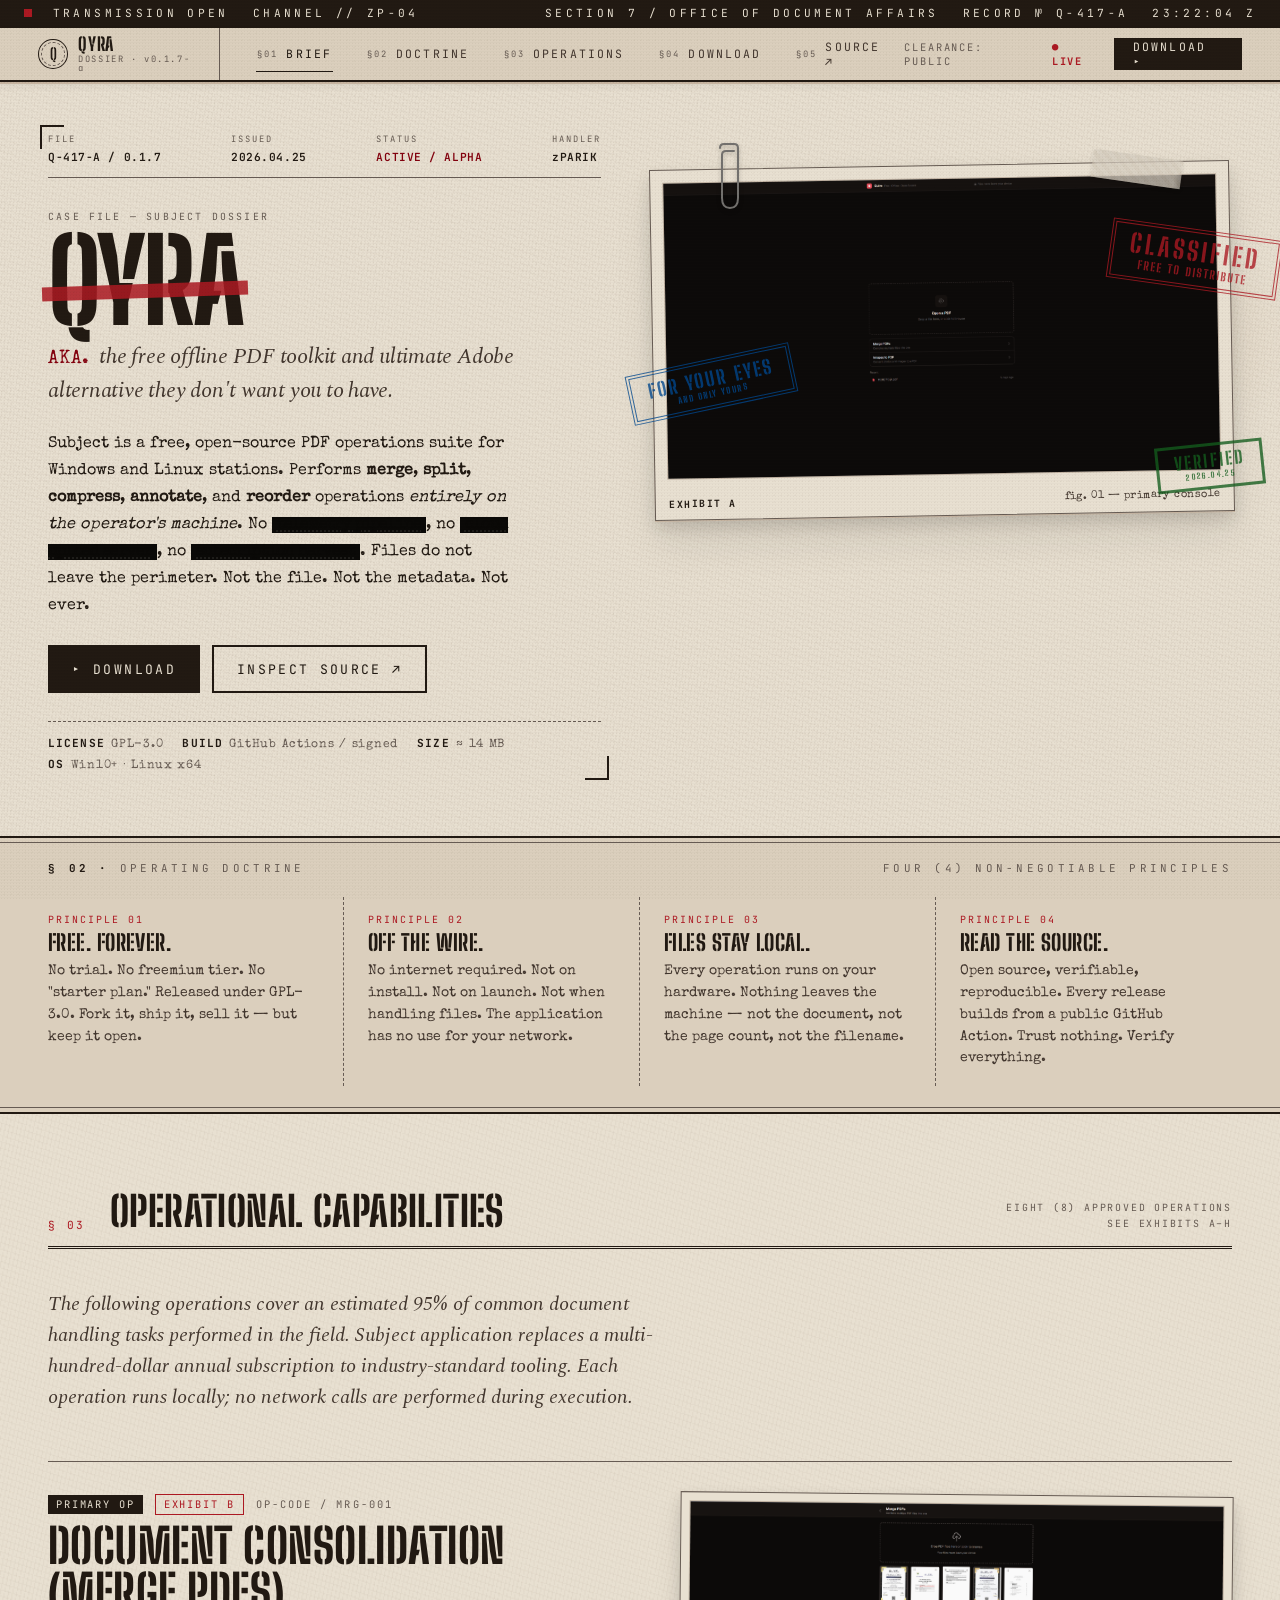
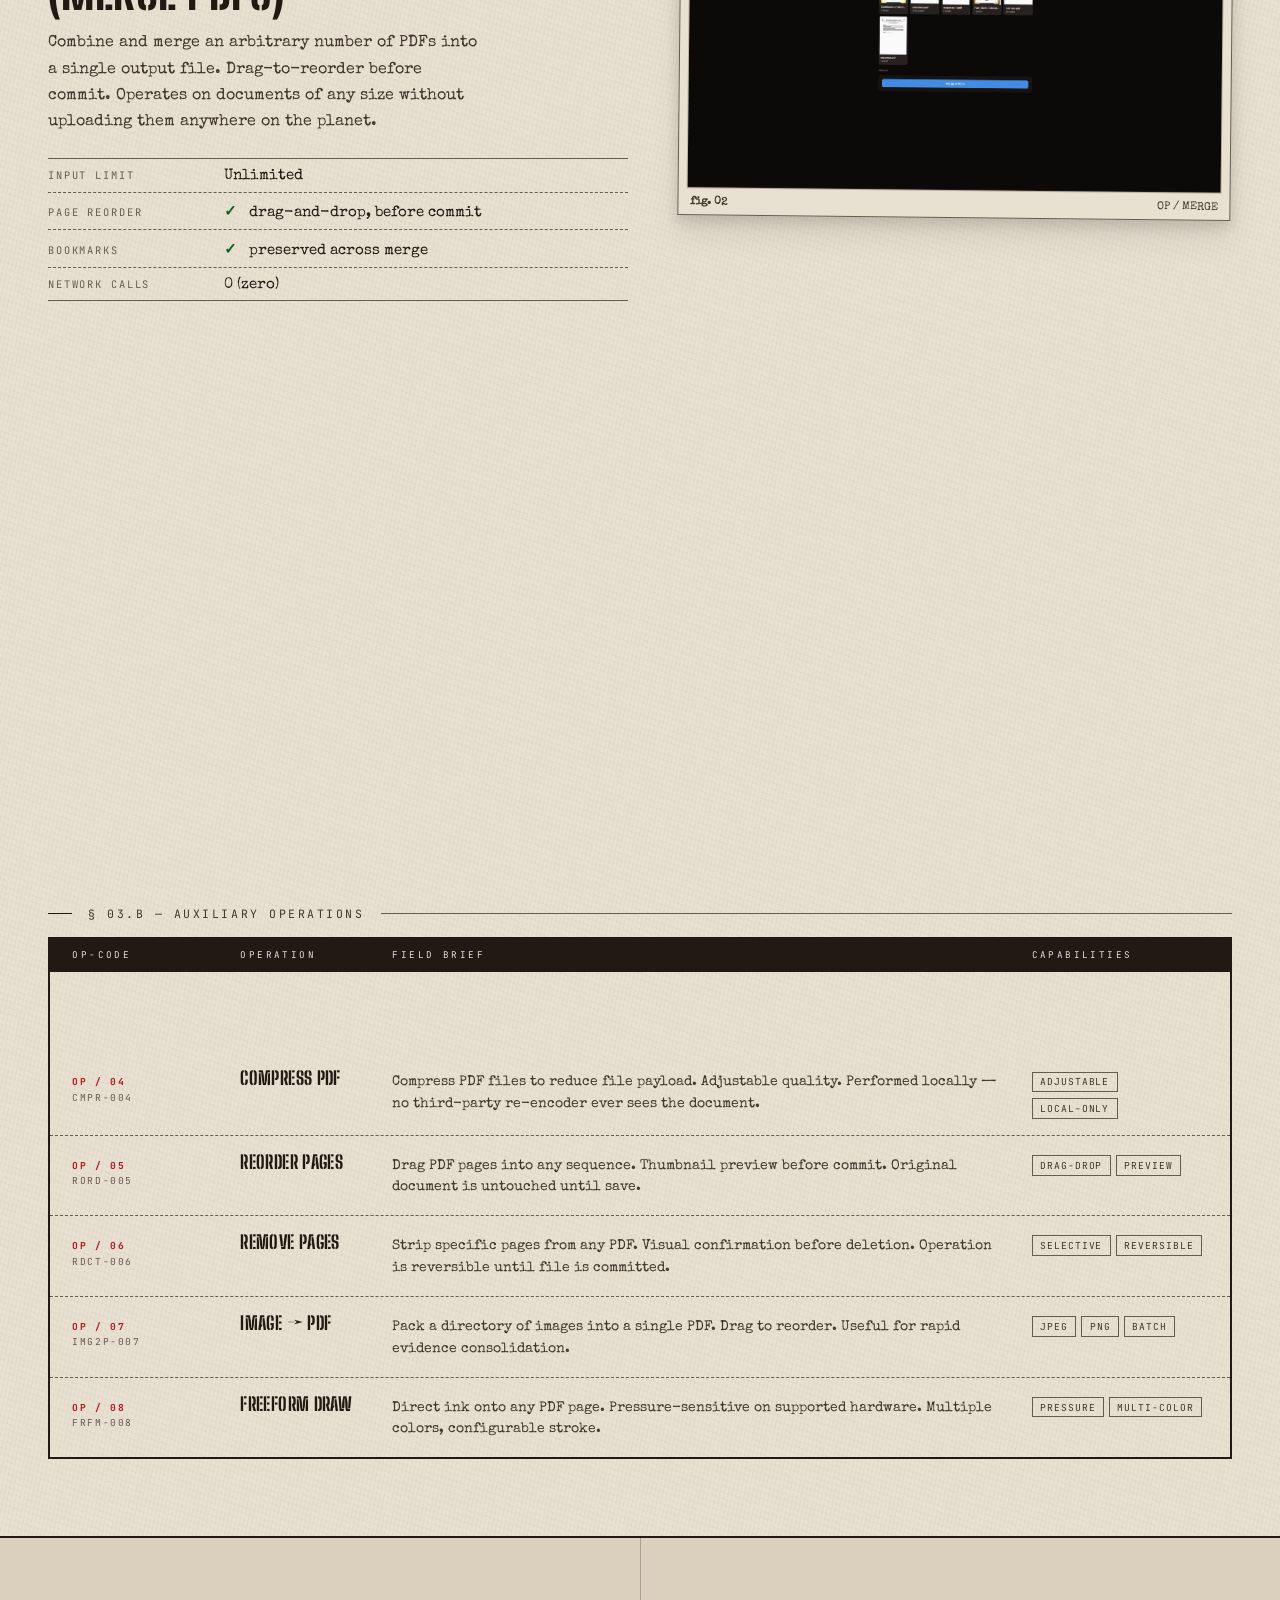
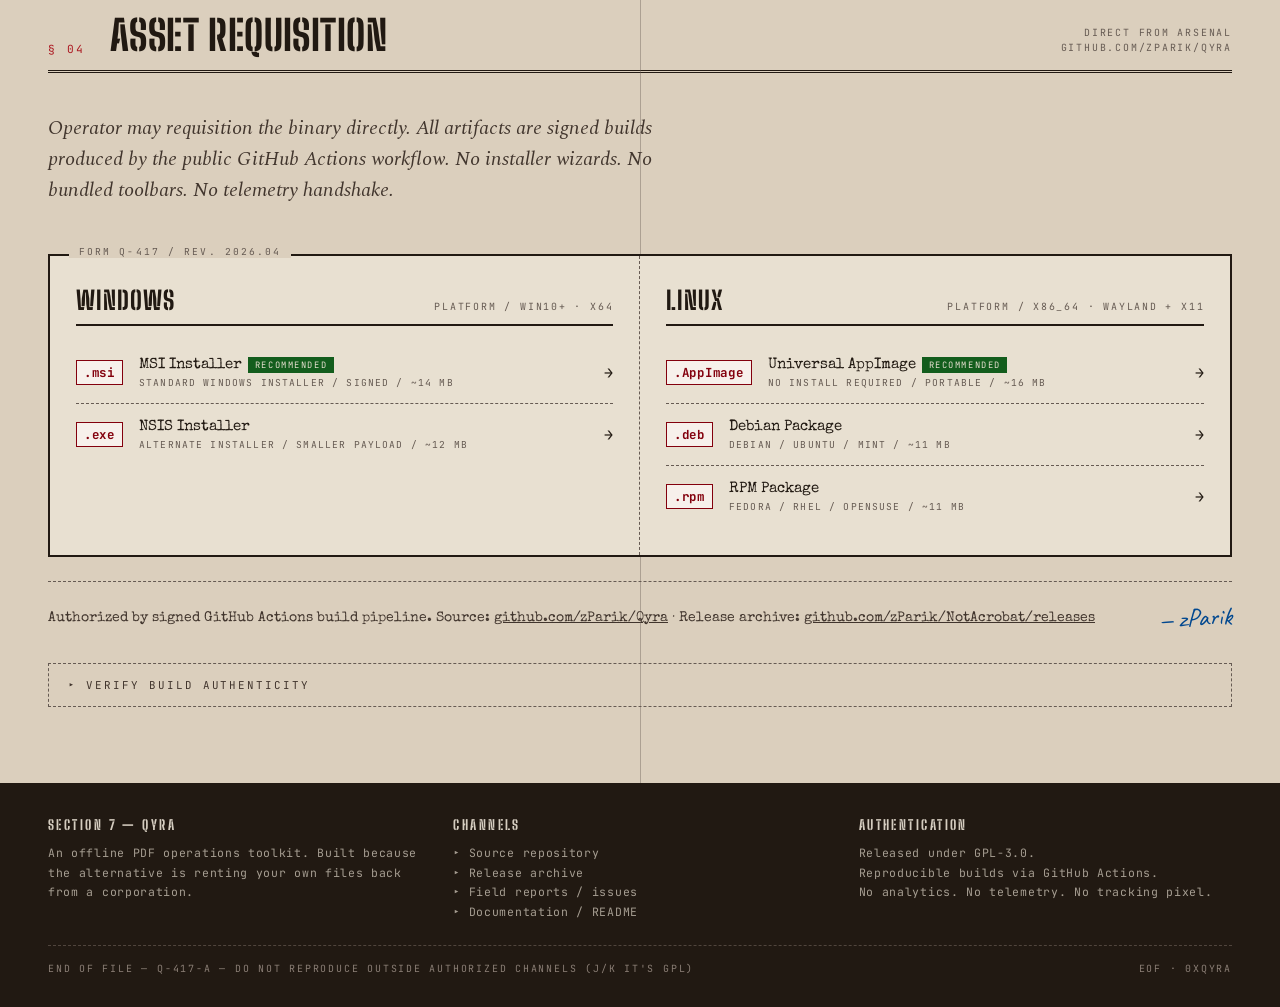
==== commit 42148403: "Rebrand site from Quire to Qyra with SEO updates Rename and rebrand the site from Quire → Qyra and i" ====
--- a/index.html
+++ b/index.html
@@ -3,8 +3,37 @@
 <head>
 <meta charset="UTF-8" />
 <meta name="viewport" content="width=device-width, initial-scale=1.0" />
-<title>QUIRE — Field Dossier № Q-417 / PDF Operations Manual</title>
-<meta name="description" content="Quire — classified PDF toolkit. Free, offline, open-source." />
+<title>Qyra — Free Offline PDF Toolkit & Adobe Acrobat Alternative</title>
+<meta name="description" content="Qyra is a free, offline, and open-source PDF toolkit. The ultimate Adobe Acrobat alternative for Windows and Linux. Merge, split, compress, and annotate PDFs locally without cloud telemetry." />
+<meta name="keywords" content="PDF toolkit, free PDF editor, offline PDF, Adobe alternative, PDF merge, PDF split, open source PDF, annotate PDF, compress PDF, Acrobat alternative" />
+<meta name="author" content="zParik" />
+<meta property="og:title" content="Qyra — Free Offline PDF Toolkit & Adobe Acrobat Alternative" />
+<meta property="og:description" content="Merge, split, compress, and annotate PDFs entirely offline. The free, open-source Adobe alternative with zero telemetry." />
+<meta property="og:type" content="website" />
+<meta property="og:url" content="https://zparik.github.io/Qyra/" />
+<meta property="og:image" content="https://zparik.github.io/Qyra/images/home.png" />
+<meta name="twitter:card" content="summary_large_image" />
+<meta name="twitter:title" content="Qyra — Free Offline PDF Toolkit" />
+<meta name="twitter:description" content="The offline, open-source Adobe alternative. Merge, split, compress, and annotate PDFs locally." />
+<script type="application/ld+json">
+{
+  "@context": "https://schema.org",
+  "@type": "SoftwareApplication",
+  "name": "Qyra",
+  "operatingSystem": "Windows 10, Linux",
+  "applicationCategory": "BusinessApplication",
+  "offers": {
+    "@type": "Offer",
+    "price": "0",
+    "priceCurrency": "USD"
+  },
+  "description": "Free, offline, open-source PDF toolkit and Adobe alternative. Perform merge, split, compress, annotate, and reorder operations entirely on your local machine.",
+  "author": {
+    "@type": "Person",
+    "name": "zParik"
+  }
+}
+</script>
 <link rel="preconnect" href="https://fonts.googleapis.com" />
 <link rel="preconnect" href="https://fonts.gstatic.com" crossorigin />
 <link href="https://fonts.googleapis.com/css2?family=Special+Elite&family=JetBrains+Mono:wght@400;500;700&family=Spectral:ital,wght@0,400;0,600;1,400&family=Big+Shoulders+Stencil+Display:wght@700;800;900&family=Caveat:wght@500;700&display=swap" rel="stylesheet" />
@@ -29,7 +58,7 @@
   <div class="nav-mark">
     <div class="nav-seal">Q</div>
     <div class="nav-mark-text">
-      <span class="nav-mark-name">QUIRE</span>
+      <span class="nav-mark-name">QYRA</span>
       <span class="nav-mark-sub">DOSSIER · v0.1.7-α</span>
     </div>
   </div>
@@ -38,7 +67,7 @@
     <a href="#doctrine" class="nav-tab" data-num="§02">Doctrine</a>
     <a href="#operations" class="nav-tab" data-num="§03">Operations</a>
     <a href="#requisition" class="nav-tab" data-num="§04">Download</a>
-    <a href="https://github.com/zParik/Quire" target="_blank" rel="noopener" class="nav-tab" data-num="§05">Source ↗</a>
+    <a href="https://github.com/zParik/Qyra" target="_blank" rel="noopener" class="nav-tab" data-num="§05">Source ↗</a>
   </div>
   <div class="nav-spacer"></div>
   <div class="nav-status">
@@ -55,7 +84,7 @@
     <a href="#doctrine" class="nav-mobile-link" data-num="§02">Doctrine</a>
     <a href="#operations" class="nav-mobile-link" data-num="§03">Operations</a>
     <a href="#requisition" class="nav-mobile-link" data-num="§04">Download</a>
-    <a href="https://github.com/zParik/Quire" target="_blank" rel="noopener" class="nav-mobile-link" data-num="§05">Source ↗</a>
+    <a href="https://github.com/zParik/Qyra" target="_blank" rel="noopener" class="nav-mobile-link" data-num="§05">Source ↗</a>
   </div>
 </nav>
 
@@ -69,8 +98,8 @@
         <dl class="case-meta-block"><dt>HANDLER</dt><dd>zPARIK</dd></dl>
       </div>
       <div class="case-file-num">CASE FILE — SUBJECT DOSSIER</div>
-      <h1 class="case-codename"><span class="strike">QUIRE</span></h1>
-      <p class="case-subname"><span class="red">aka.</span> &nbsp;the offline PDF toolkit they don't want you to have.</p>
+      <h1 class="case-codename"><span class="strike">QYRA</span><span class="sr-only"> — Free Offline PDF Toolkit & Adobe Acrobat Alternative</span></h1>
+      <p class="case-subname"><span class="red">aka.</span> &nbsp;the free offline PDF toolkit and ultimate Adobe alternative they don't want you to have.</p>
       <p class="case-summary">
         Subject is a free, open-source PDF operations suite for Windows
         and Linux stations. Performs <strong>merge</strong>, <strong>split</strong>,
@@ -83,7 +112,7 @@
       </p>
       <div class="case-actions">
         <a href="#requisition" class="btn-stamp">▸ Download</a>
-        <a href="https://github.com/zParik/Quire" target="_blank" rel="noopener" class="btn-line">Inspect Source ↗</a>
+        <a href="https://github.com/zParik/Qyra" target="_blank" rel="noopener" class="btn-line">Inspect Source ↗</a>
       </div>
       <div class="auth-line">
         <span><strong>LICENSE</strong> GPL-3.0</span>
@@ -99,7 +128,7 @@
       </svg>
       <div class="tape"></div>
       <div class="exhibit-photo">
-        <img src="images/home.png" alt="Quire home interface" />
+        <img src="images/home.png" alt="Qyra home interface" />
         <div class="exhibit-caption">
           <strong>EXHIBIT A</strong>
           <span>fig. 01 — primary console</span>
@@ -145,8 +174,8 @@
         <span class="ex-stamp">EXHIBIT B</span>
         <span>OP-CODE / MRG-001</span>
       </div>
-      <h3 class="exhibit-entry-title">Document Consolidation<br/>(Merge)</h3>
-      <p class="exhibit-entry-desc">Combine an arbitrary number of PDFs into a single output file. Drag-to-reorder before commit. Operates on documents of any size without uploading them anywhere on the planet.</p>
+      <h3 class="exhibit-entry-title">Document Consolidation<br/>(Merge PDFs)</h3>
+      <p class="exhibit-entry-desc">Combine and merge an arbitrary number of PDFs into a single output file. Drag-to-reorder before commit. Operates on documents of any size without uploading them anywhere on the planet.</p>
       <dl class="field-list">
         <div class="field-row"><dt>Input limit</dt><dd>Unlimited</dd></div>
         <div class="field-row"><dt>Page reorder</dt><dd><span class="check">✓</span> drag-and-drop, before commit</dd></div>
@@ -196,25 +225,25 @@
     </div>
     <div class="op-row reveal-item">
       <div class="op-code"><span class="op-num">OP / 03</span>SPLIT-003</div>
-      <div class="op-name">Split</div>
-      <div class="op-brief">Extract a page range, or splinter every page into its own file. Specify by number, range, or whole-document fragmentation.</div>
+      <div class="op-name">Split PDF</div>
+      <div class="op-brief">Extract a page range, or split your PDF by splintering every page into its own file. Specify by number, range, or whole-document fragmentation.</div>
       <div class="op-caps"><span class="op-tag">range</span><span class="op-tag">page-by-page</span></div>
     </div>
     <div class="op-row reveal-item">
       <div class="op-code"><span class="op-num">OP / 04</span>CMPR-004</div>
-      <div class="op-name">Compress</div>
-      <div class="op-brief">Reduce file payload. Adjustable quality. Performed locally — no third-party re-encoder ever sees the document.</div>
+      <div class="op-name">Compress PDF</div>
+      <div class="op-brief">Compress PDF files to reduce file payload. Adjustable quality. Performed locally — no third-party re-encoder ever sees the document.</div>
       <div class="op-caps"><span class="op-tag">adjustable</span><span class="op-tag">local-only</span></div>
     </div>
     <div class="op-row reveal-item">
       <div class="op-code"><span class="op-num">OP / 05</span>RORD-005</div>
-      <div class="op-name">Reorder</div>
-      <div class="op-brief">Drag pages into any sequence. Thumbnail preview before commit. Original document is untouched until save.</div>
+      <div class="op-name">Reorder Pages</div>
+      <div class="op-brief">Drag PDF pages into any sequence. Thumbnail preview before commit. Original document is untouched until save.</div>
       <div class="op-caps"><span class="op-tag">drag-drop</span><span class="op-tag">preview</span></div>
     </div>
     <div class="op-row reveal-item">
       <div class="op-code"><span class="op-num">OP / 06</span>RDCT-006</div>
-      <div class="op-name">Remove</div>
+      <div class="op-name">Remove Pages</div>
       <div class="op-brief">Strip specific pages from any PDF. Visual confirmation before deletion. Operation is reversible until file is committed.</div>
       <div class="op-caps"><span class="op-tag">selective</span><span class="op-tag">reversible</span></div>
     </div>
@@ -238,7 +267,7 @@
     <header class="section-head">
       <div class="section-head-num">§ 04</div>
       <h2 class="section-head-title">Asset Requisition</h2>
-      <div class="section-head-meta">DIRECT FROM ARSENAL<br>github.com/zParik/Quire</div>
+      <div class="section-head-meta">DIRECT FROM ARSENAL<br>github.com/zParik/Qyra</div>
     </header>
     <p class="section-lede">Operator may requisition the binary directly. All artifacts are signed builds produced by the public GitHub Actions workflow. No installer wizards. No bundled toolbars. No telemetry handshake.</p>
     <div class="req-form">
@@ -248,8 +277,8 @@
           <div class="req-target">PLATFORM / WIN10+ · x64</div>
         </div>
         <div class="req-list">
-          <a class="req-item" href="https://github.com/zParik/NotAcrobat/releases/download/v0.1.7/quire_0.1.7_x64_en-US.msi" target="_blank" rel="noopener"><span class="req-ext">.msi</span><span class="req-desc">MSI Installer<span class="req-rec">RECOMMENDED</span><small>standard windows installer / signed / ~14 MB</small></span><span class="req-arrow">→</span></a>
-          <a class="req-item" href="https://github.com/zParik/NotAcrobat/releases/download/v0.1.7/quire_0.1.7_x64-setup.exe" target="_blank" rel="noopener"><span class="req-ext">.exe</span><span class="req-desc">NSIS Installer<small>alternate installer / smaller payload / ~12 MB</small></span><span class="req-arrow">→</span></a>
+          <a class="req-item" href="https://github.com/zParik/NotAcrobat/releases/download/v0.1.7/qyra_0.1.7_x64_en-US.msi" target="_blank" rel="noopener"><span class="req-ext">.msi</span><span class="req-desc">MSI Installer<span class="req-rec">RECOMMENDED</span><small>standard windows installer / signed / ~14 MB</small></span><span class="req-arrow">→</span></a>
+          <a class="req-item" href="https://github.com/zParik/NotAcrobat/releases/download/v0.1.7/qyra_0.1.7_x64-setup.exe" target="_blank" rel="noopener"><span class="req-ext">.exe</span><span class="req-desc">NSIS Installer<small>alternate installer / smaller payload / ~12 MB</small></span><span class="req-arrow">→</span></a>
         </div>
       </div>
       <div class="req-col">
@@ -258,14 +287,14 @@
           <div class="req-target">PLATFORM / x86_64 · Wayland + X11</div>
         </div>
         <div class="req-list">
-          <a class="req-item" href="https://github.com/zParik/NotAcrobat/releases/download/v0.1.7/quire_0.1.7_amd64.AppImage" target="_blank" rel="noopener"><span class="req-ext">.AppImage</span><span class="req-desc">Universal AppImage<span class="req-rec">RECOMMENDED</span><small>no install required / portable / ~16 MB</small></span><span class="req-arrow">→</span></a>
-          <a class="req-item" href="https://github.com/zParik/NotAcrobat/releases/download/v0.1.7/quire_0.1.7_amd64.deb" target="_blank" rel="noopener"><span class="req-ext">.deb</span><span class="req-desc">Debian Package<small>debian / ubuntu / mint / ~11 MB</small></span><span class="req-arrow">→</span></a>
-          <a class="req-item" href="https://github.com/zParik/NotAcrobat/releases/download/v0.1.7/quire-0.1.7-1.x86_64.rpm" target="_blank" rel="noopener"><span class="req-ext">.rpm</span><span class="req-desc">RPM Package<small>fedora / rhel / opensuse / ~11 MB</small></span><span class="req-arrow">→</span></a>
+          <a class="req-item" href="https://github.com/zParik/NotAcrobat/releases/download/v0.1.7/qyra_0.1.7_amd64.AppImage" target="_blank" rel="noopener"><span class="req-ext">.AppImage</span><span class="req-desc">Universal AppImage<span class="req-rec">RECOMMENDED</span><small>no install required / portable / ~16 MB</small></span><span class="req-arrow">→</span></a>
+          <a class="req-item" href="https://github.com/zParik/NotAcrobat/releases/download/v0.1.7/qyra_0.1.7_amd64.deb" target="_blank" rel="noopener"><span class="req-ext">.deb</span><span class="req-desc">Debian Package<small>debian / ubuntu / mint / ~11 MB</small></span><span class="req-arrow">→</span></a>
+          <a class="req-item" href="https://github.com/zParik/NotAcrobat/releases/download/v0.1.7/qyra-0.1.7-1.x86_64.rpm" target="_blank" rel="noopener"><span class="req-ext">.rpm</span><span class="req-desc">RPM Package<small>fedora / rhel / opensuse / ~11 MB</small></span><span class="req-arrow">→</span></a>
         </div>
       </div>
     </div>
     <div class="req-footer">
-      <div>Authorized by signed GitHub Actions build pipeline. Source: <a href="https://github.com/zParik/Quire" target="_blank" rel="noopener">github.com/zParik/Quire</a> · Release archive: <a href="https://github.com/zParik/NotAcrobat/releases" target="_blank" rel="noopener">github.com/zParik/NotAcrobat/releases</a></div>
+      <div>Authorized by signed GitHub Actions build pipeline. Source: <a href="https://github.com/zParik/Qyra" target="_blank" rel="noopener">github.com/zParik/Qyra</a> · Release archive: <a href="https://github.com/zParik/NotAcrobat/releases" target="_blank" rel="noopener">github.com/zParik/NotAcrobat/releases</a></div>
       <div class="req-sig">— zParik</div>
     </div>
     <details class="verify-block">
@@ -285,13 +314,13 @@
 
 <footer class="footer">
   <div class="footer-inner">
-    <div><h4>Section 7 — Quire</h4><p>An offline PDF operations toolkit. Built because the alternative is renting your own files back from a corporation.</p></div>
-    <div><h4>Channels</h4><p><a href="https://github.com/zParik/Quire" target="_blank" rel="noopener">▸ Source repository</a><br><a href="https://github.com/zParik/NotAcrobat/releases" target="_blank" rel="noopener">▸ Release archive</a><br><a href="https://github.com/zParik/Quire/issues" target="_blank" rel="noopener">▸ Field reports / issues</a><br><a href="https://github.com/zParik/Quire#readme" target="_blank" rel="noopener">▸ Documentation / README</a></p></div>
+    <div><h4>Section 7 — Qyra</h4><p>An offline PDF operations toolkit. Built because the alternative is renting your own files back from a corporation.</p></div>
+    <div><h4>Channels</h4><p><a href="https://github.com/zParik/Qyra" target="_blank" rel="noopener">▸ Source repository</a><br><a href="https://github.com/zParik/NotAcrobat/releases" target="_blank" rel="noopener">▸ Release archive</a><br><a href="https://github.com/zParik/Qyra/issues" target="_blank" rel="noopener">▸ Field reports / issues</a><br><a href="https://github.com/zParik/Qyra#readme" target="_blank" rel="noopener">▸ Documentation / README</a></p></div>
     <div><h4>Authentication</h4><p>Released under GPL-3.0.<br>Reproducible builds via GitHub Actions.<br>No analytics. No telemetry. No tracking pixel.</p></div>
   </div>
   <div class="footer-bottom">
     <span>END OF FILE — Q-417-A — DO NOT REPRODUCE OUTSIDE AUTHORIZED CHANNELS (j/k it's GPL)</span>
-    <span>EOF · 0xQUIRE</span>
+    <span>EOF · 0xQYRA</span>
   </div>
 </footer>
 
--- a/style.css
+++ b/style.css
@@ -76,6 +76,19 @@
 button { font-family: inherit; cursor: pointer; background: none; border: none; color: inherit; }
 ul { list-style: none; }
 ::selection { background: var(--stamp-red); color: var(--paper); }
+
+/* Screen reader only utility for SEO */
+.sr-only {
+  position: absolute;
+  width: 1px;
+  height: 1px;
+  padding: 0;
+  margin: -1px;
+  overflow: hidden;
+  clip: rect(0, 0, 0, 0);
+  white-space: nowrap;
+  border: 0;
+}
 
 /* Skip link */
 .skip-link {
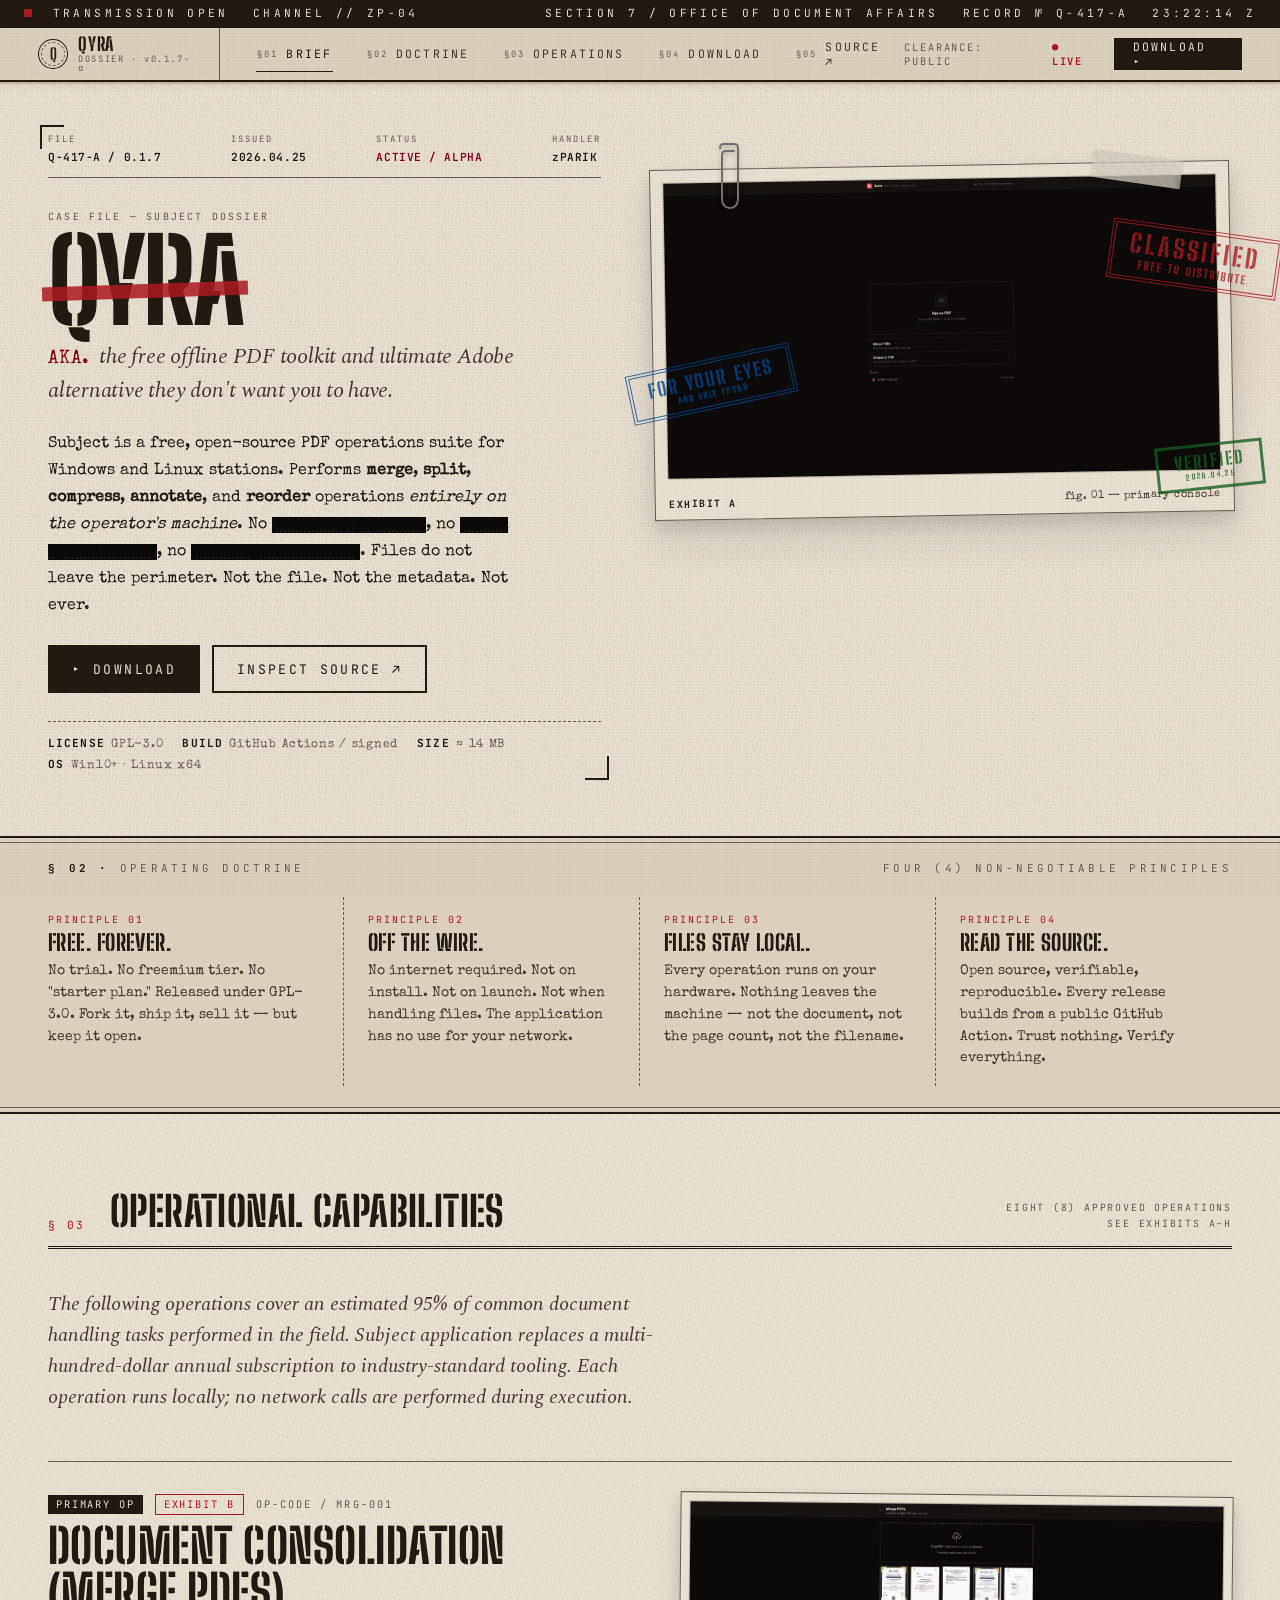
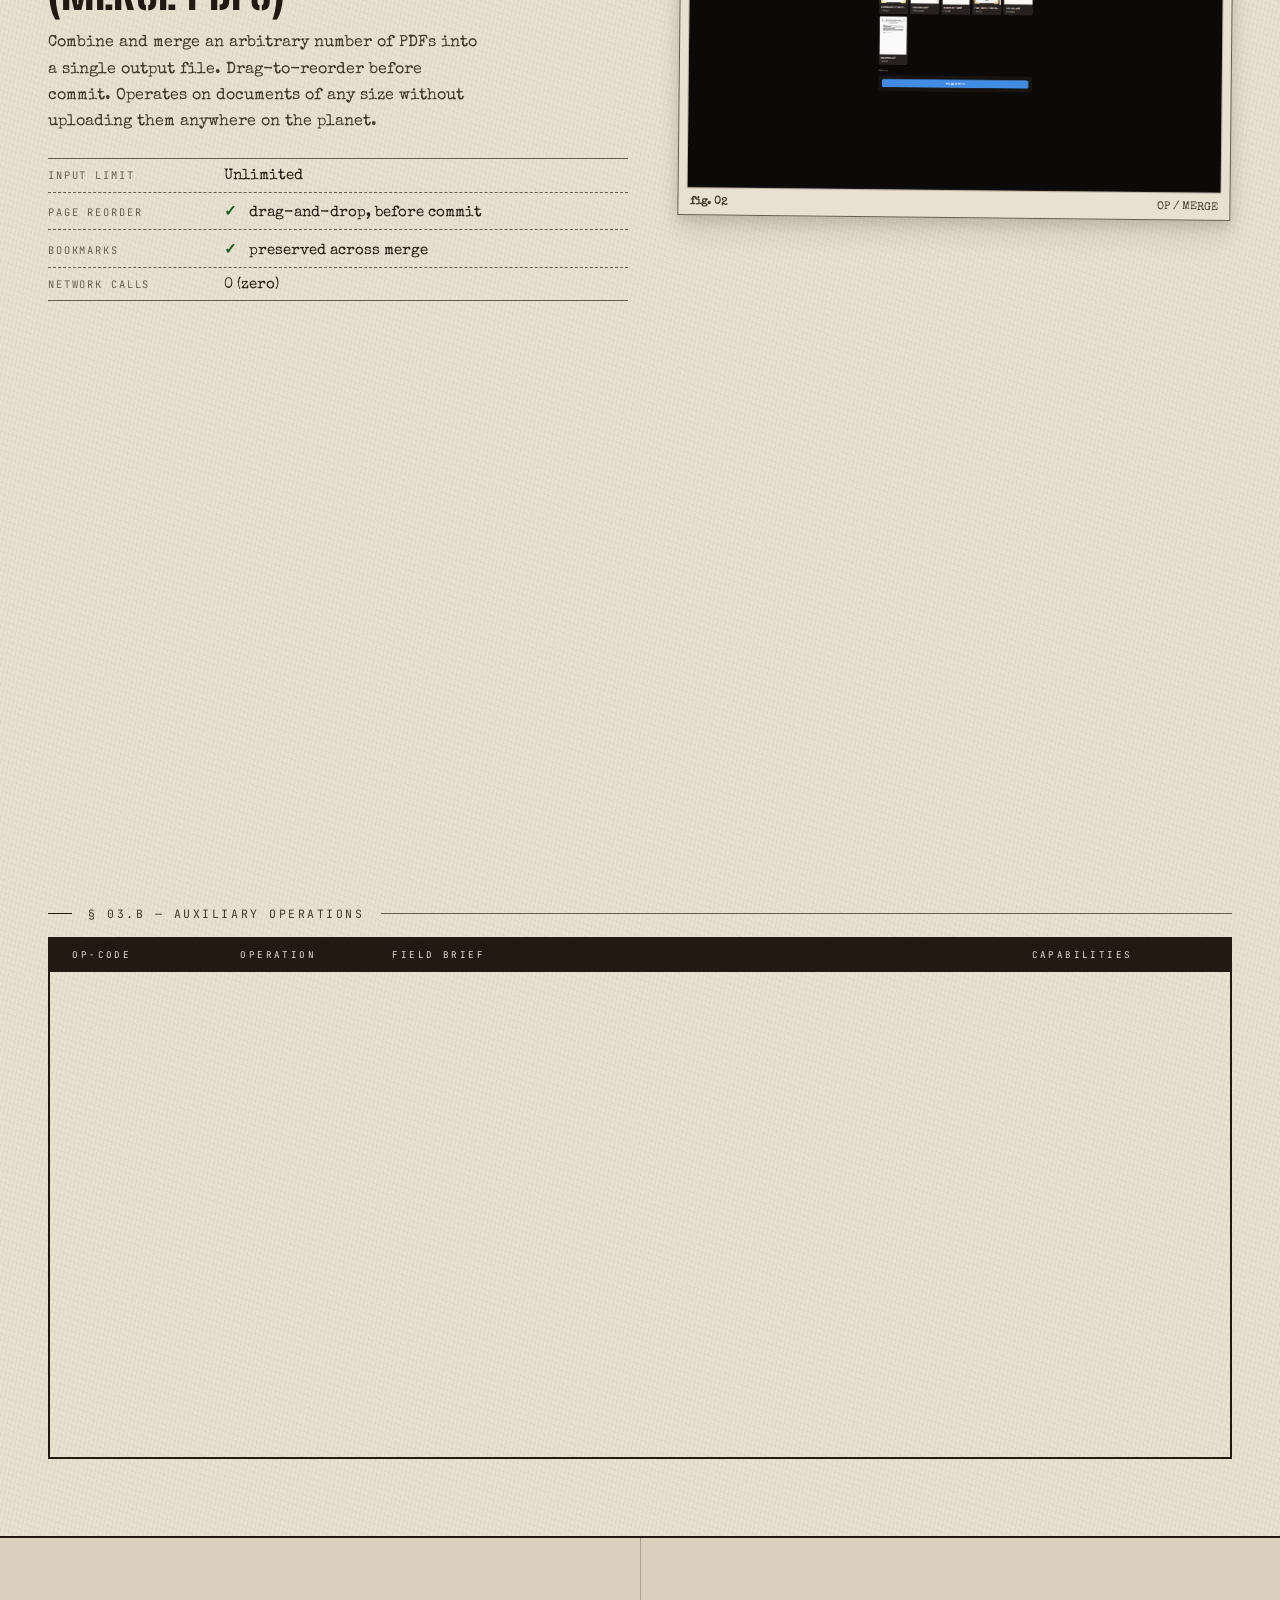
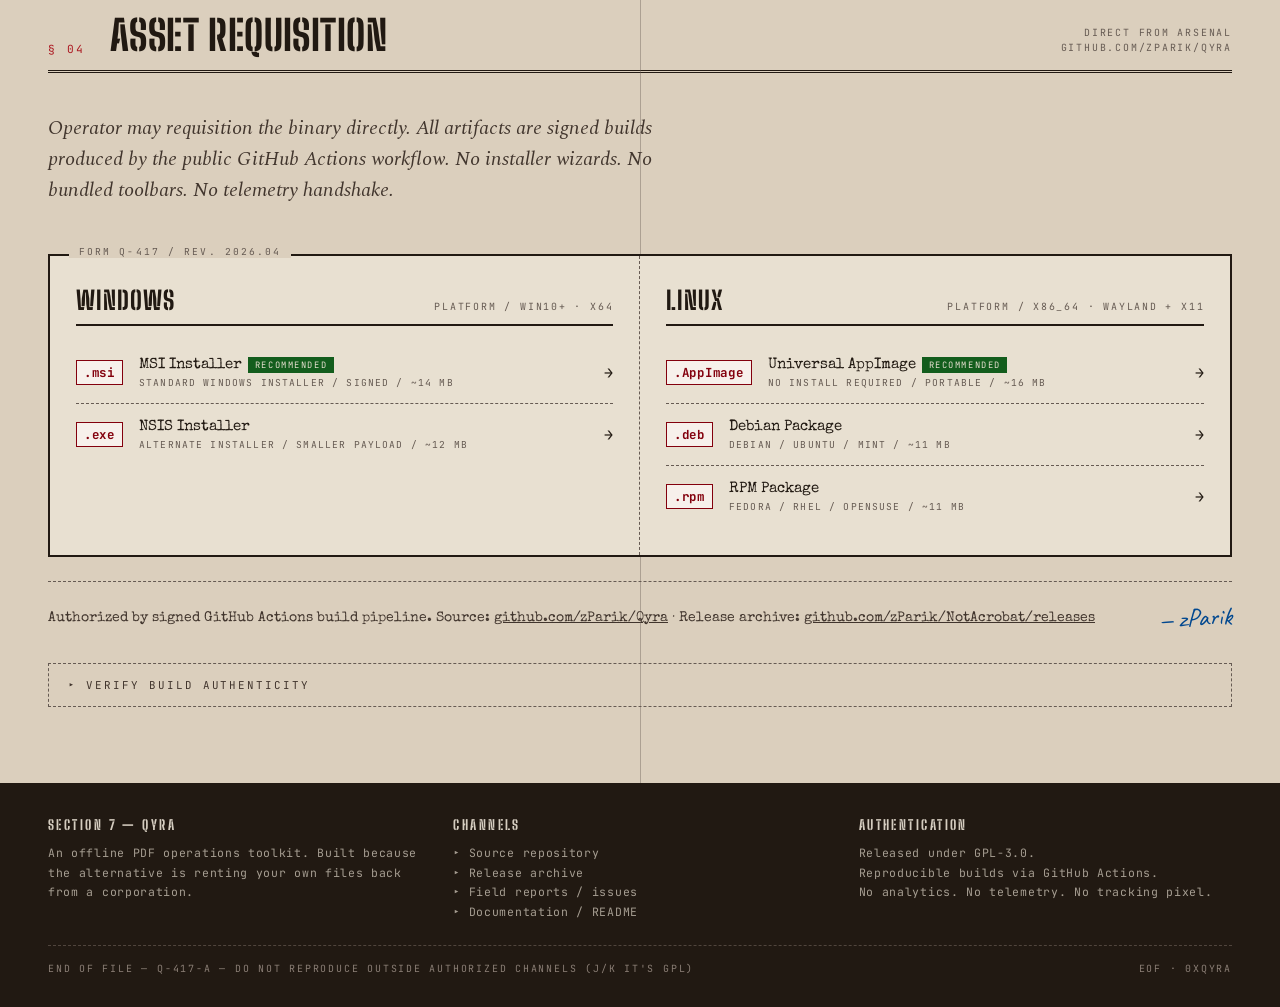
==== commit d2e46242: "Add Google site verification file and meta tag Add Google Search Console verification: new google747" ====
--- a/index.html
+++ b/index.html
@@ -4,6 +4,7 @@
 <meta charset="UTF-8" />
 <meta name="viewport" content="width=device-width, initial-scale=1.0" />
 <title>Qyra — Free Offline PDF Toolkit & Adobe Acrobat Alternative</title>
+<meta name="google-site-verification" content="6oEq_tf1xUqrzgPqAeHx71kW3eQKscvp-yzKYCR2a14" />
 <meta name="description" content="Qyra is a free, offline, and open-source PDF toolkit. The ultimate Adobe Acrobat alternative for Windows and Linux. Merge, split, compress, and annotate PDFs locally without cloud telemetry." />
 <meta name="keywords" content="PDF toolkit, free PDF editor, offline PDF, Adobe alternative, PDF merge, PDF split, open source PDF, annotate PDF, compress PDF, Acrobat alternative" />
 <meta name="author" content="zParik" />
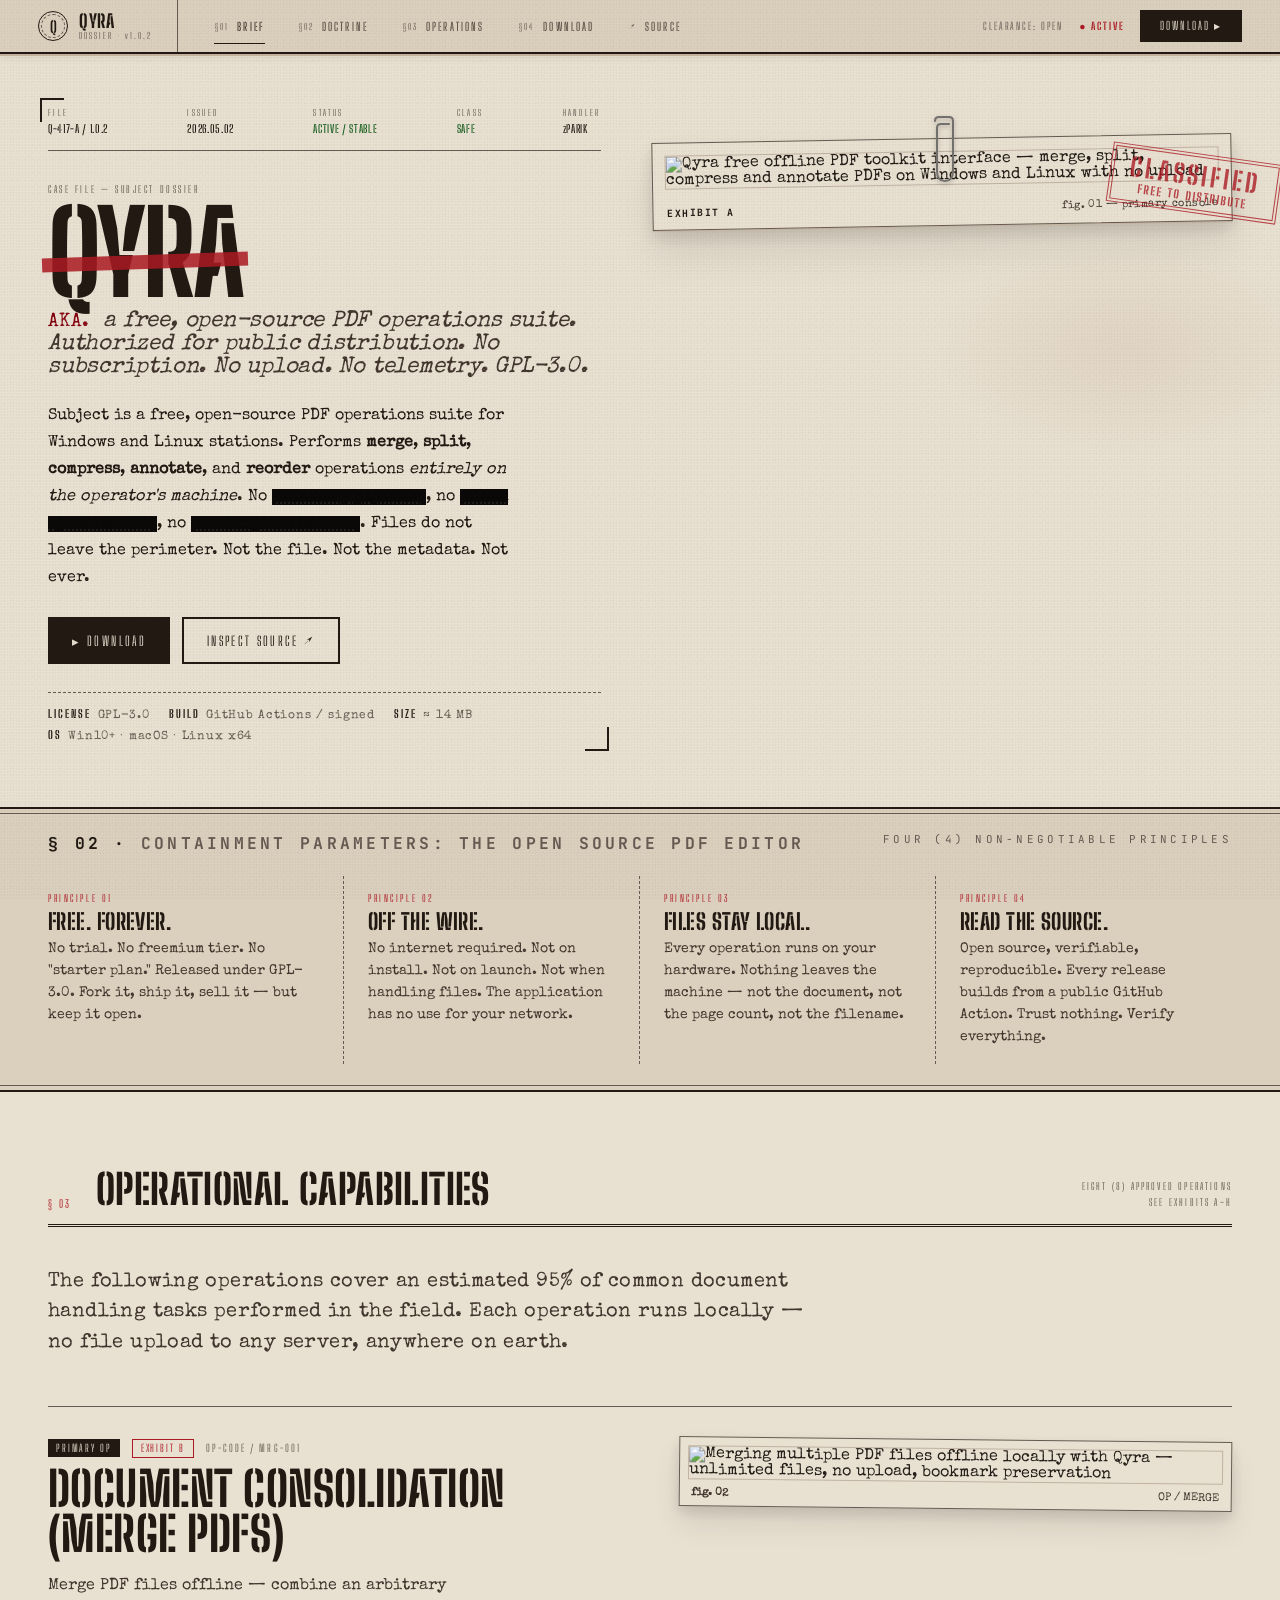
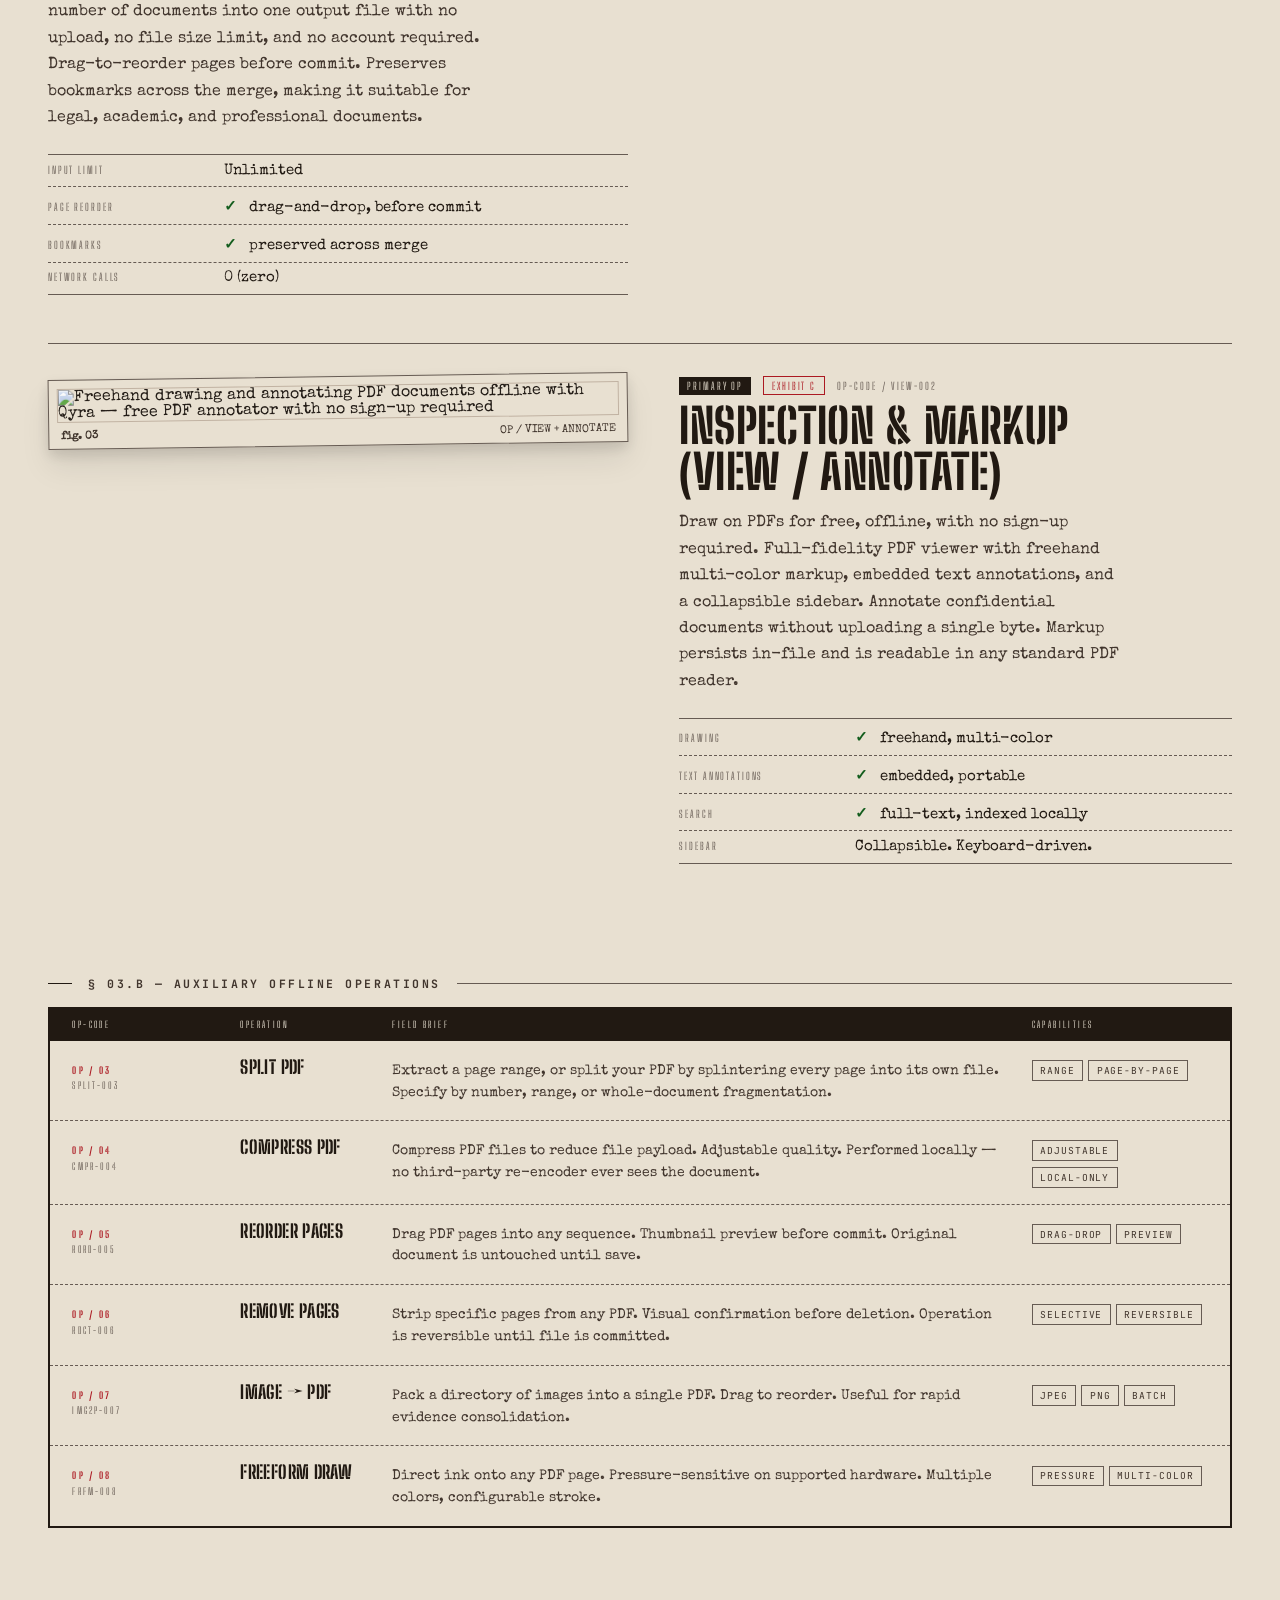
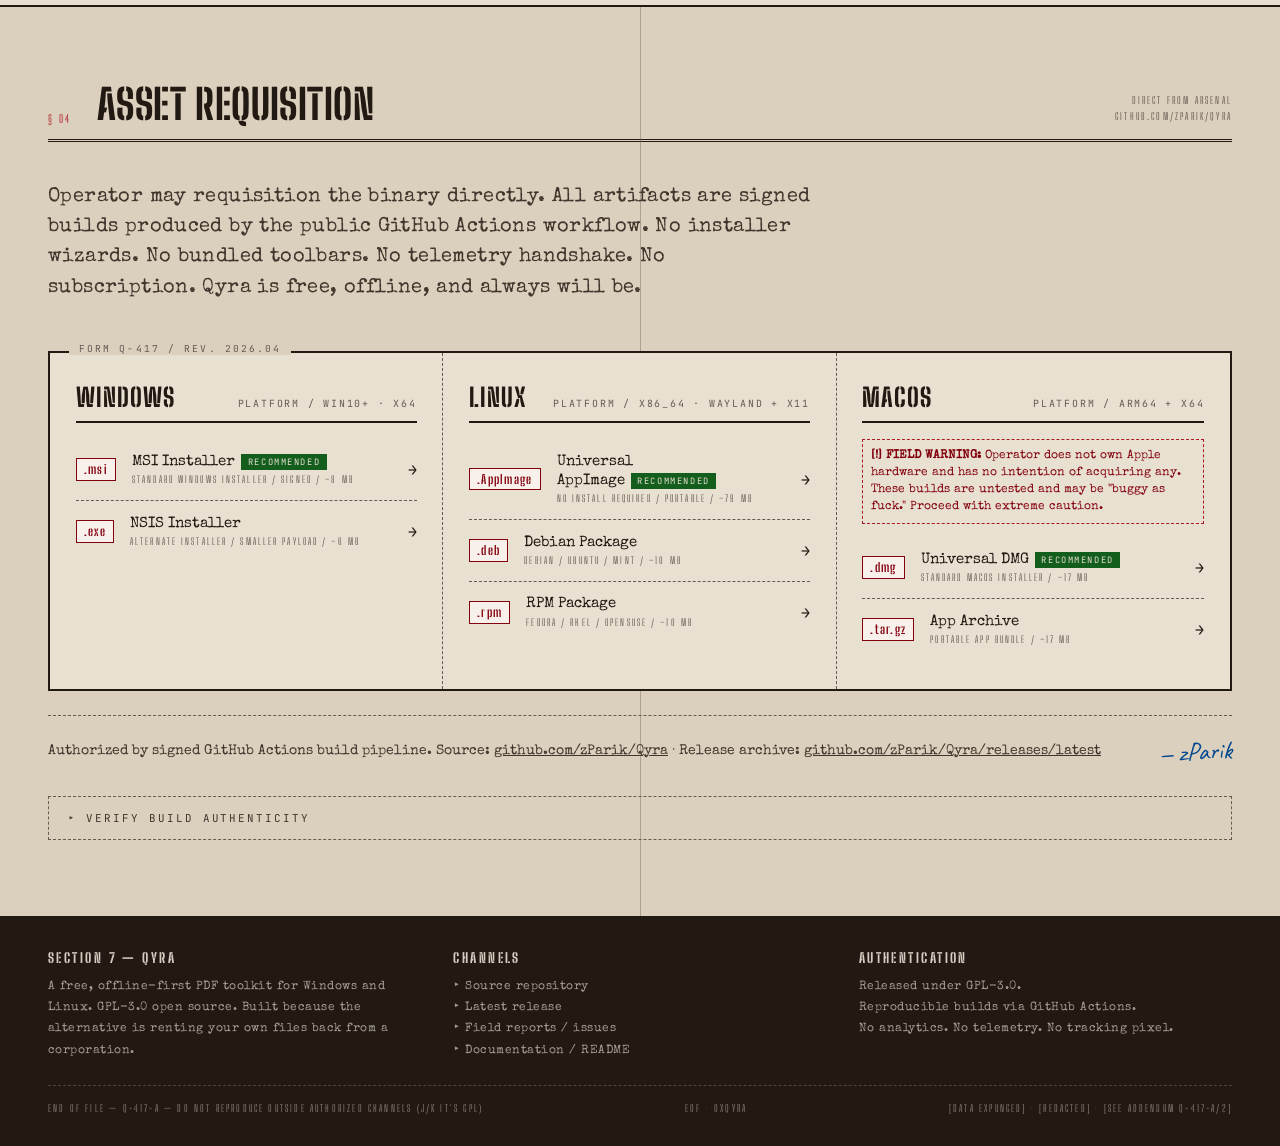
==== commit 256d3e7e: "Bump release to v1.0.2 and update UI/styles Bump product metadata and UI to v1.0.2 and update downlo" ====
--- a/index.html
+++ b/index.html
@@ -3,64 +3,138 @@
 <head>
 <meta charset="UTF-8" />
 <meta name="viewport" content="width=device-width, initial-scale=1.0" />
-<title>Qyra — Free Offline PDF Toolkit & Adobe Acrobat Alternative</title>
+<title>Qyra: Free Offline PDF Toolkit & Acrobat Alternative</title>
 <meta name="google-site-verification" content="6oEq_tf1xUqrzgPqAeHx71kW3eQKscvp-yzKYCR2a14" />
-<meta name="description" content="Qyra is a free, offline, and open-source PDF toolkit. The ultimate Adobe Acrobat alternative for Windows and Linux. Merge, split, compress, and annotate PDFs locally without cloud telemetry." />
-<meta name="keywords" content="PDF toolkit, free PDF editor, offline PDF, Adobe alternative, PDF merge, PDF split, open source PDF, annotate PDF, compress PDF, Acrobat alternative" />
+<meta name="title" content="Qyra: Free Offline PDF Toolkit & Acrobat Alternative" />
+<meta name="description" content="Qyra is a free, offline-first PDF toolkit for Windows and Linux. Merge, split, compress, and annotate PDFs locally — no cloud upload, no telemetry, no subscription. Open-source Adobe Acrobat alternative. GPL-3.0." />
+<meta name="keywords" content="free offline PDF toolkit, Adobe Acrobat alternative, open source PDF editor, merge PDFs locally, offline PDF software, no-telemetry PDF editor, local-only PDF processor, privacy-focused PDF toolkit, offline-first PDF editor, GPL-3.0 PDF software, free PDF editor Windows Linux, PDF merger no upload, compress PDF offline, split PDF locally, no subscription PDF editor, secure PDF toolkit, iLovePDF alternative, SmallPDF alternative" />
 <meta name="author" content="zParik" />
-<meta property="og:title" content="Qyra — Free Offline PDF Toolkit & Adobe Acrobat Alternative" />
+<link rel="canonical" href="https://zparik.github.io/Qyra-page/" />
+<link rel="sitemap" type="application/xml" href="https://zparik.github.io/Qyra-page/sitemap.xml" />
+<meta property="og:type" content="website" />
+<meta property="og:url" content="https://zparik.github.io/Qyra-page/" />
+<meta property="og:title" content="Qyra: Free Offline PDF Toolkit & Acrobat Alternative" />
 <meta property="og:description" content="Merge, split, compress, and annotate PDFs entirely offline. The free, open-source Adobe alternative with zero telemetry." />
-<meta property="og:type" content="website" />
-<meta property="og:url" content="https://zparik.github.io/Qyra/" />
-<meta property="og:image" content="https://zparik.github.io/Qyra/images/home.png" />
+<meta property="og:image" content="https://zparik.github.io/Qyra-page/images/qyra-offline-pdf-toolkit-interface.png" />
 <meta name="twitter:card" content="summary_large_image" />
-<meta name="twitter:title" content="Qyra — Free Offline PDF Toolkit" />
+<meta name="twitter:title" content="Qyra: Free Offline PDF Toolkit" />
 <meta name="twitter:description" content="The offline, open-source Adobe alternative. Merge, split, compress, and annotate PDFs locally." />
+<meta name="twitter:image" content="https://zparik.github.io/Qyra-page/images/qyra-offline-pdf-toolkit-interface.png" />
+<meta name="theme-color" content="#38352d" />
 <script type="application/ld+json">
 {
   "@context": "https://schema.org",
   "@type": "SoftwareApplication",
   "name": "Qyra",
-  "operatingSystem": "Windows 10, Linux",
+  "url": "https://zparik.github.io/Qyra-page/",
+  "operatingSystem": ["Windows 10", "Windows 11", "Linux"],
   "applicationCategory": "BusinessApplication",
+  "applicationSubCategory": "PDFEditor",
+  "softwareVersion": "1.0.2",
+  "fileSize": "14MB",
+  "isAccessibleForFree": true,
+  "license": "https://www.gnu.org/licenses/gpl-3.0.html",
+  "keywords": "offline PDF editor, free PDF toolkit, Adobe Acrobat alternative, merge PDF, split PDF, compress PDF, annotate PDF, open source, no telemetry, privacy-focused, no subscription",
   "offers": {
     "@type": "Offer",
     "price": "0",
     "priceCurrency": "USD"
   },
-  "description": "Free, offline, open-source PDF toolkit and Adobe alternative. Perform merge, split, compress, annotate, and reorder operations entirely on your local machine.",
+  "description": "Free, offline-first, open-source PDF toolkit and Adobe Acrobat alternative for Windows and Linux. Perform merge, split, compress, annotate, reorder, and image-to-PDF operations entirely on your local machine. No cloud upload. No telemetry. GPL-3.0.",
+  "featureList": [
+    "Merge multiple PDFs offline",
+    "Split PDFs by page range",
+    "Compress PDF files locally",
+    "Annotate and draw on PDFs",
+    "Reorder PDF pages with drag-and-drop",
+    "Remove pages from PDFs",
+    "Convert images to PDF",
+    "Freeform drawing on PDFs",
+    "Zero telemetry",
+    "No internet connection required",
+    "No cloud upload",
+    "GPL-3.0 open source license"
+  ],
   "author": {
     "@type": "Person",
-    "name": "zParik"
-  }
+    "name": "zParik",
+    "url": "https://github.com/zParik"
+  },
+  "downloadUrl": "https://github.com/zParik/Qyra/releases/latest",
+  "screenshot": "https://zparik.github.io/Qyra-page/images/qyra-offline-pdf-toolkit-interface.png"
+}
+</script>
+<script type="application/ld+json">
+{
+  "@context": "https://schema.org",
+  "@type": "FAQPage",
+  "mainEntity": [
+    {
+      "@type": "Question",
+      "name": "Is Qyra completely free?",
+      "acceptedAnswer": {
+        "@type": "Answer",
+        "text": "Yes. Qyra is released under the GPL-3.0 open source license. There is no trial period, no freemium tier, and no subscription. It is free forever."
+      }
+    },
+    {
+      "@type": "Question",
+      "name": "Does Qyra work without an internet connection?",
+      "acceptedAnswer": {
+        "@type": "Answer",
+        "text": "Yes. Qyra requires no internet connection at any point — not on install, not on launch, and not during any PDF operation. All processing happens locally on your machine."
+      }
+    },
+    {
+      "@type": "Question",
+      "name": "Does Qyra upload my documents to any server?",
+      "acceptedAnswer": {
+        "@type": "Answer",
+        "text": "No. Every operation in Qyra runs entirely on your local hardware. Your documents, metadata, and file names never leave your machine. There is no cloud upload and no telemetry of any kind."
+      }
+    },
+    {
+      "@type": "Question",
+      "name": "Is Qyra an open source Adobe Acrobat alternative?",
+      "acceptedAnswer": {
+        "@type": "Answer",
+        "text": "Yes. Qyra is a free, open source alternative to Adobe Acrobat Pro for Windows and Linux. It supports merging, splitting, compressing, annotating, reordering, and converting PDFs — all without requiring a subscription or internet connection."
+      }
+    },
+    {
+      "@type": "Question",
+      "name": "What operating systems does Qyra support?",
+      "acceptedAnswer": {
+        "@type": "Answer",
+        "text": "Qyra supports Windows 10 and later (x64) and Linux (x86_64, with both Wayland and X11 support). Installers are available as MSI, EXE, AppImage, DEB, and RPM."
+      }
+    },
+    {
+      "@type": "Question",
+      "name": "What PDF operations does Qyra support?",
+      "acceptedAnswer": {
+        "@type": "Answer",
+        "text": "Qyra supports 8 PDF operations: Merge PDFs, View and Annotate PDFs, Split PDFs, Compress PDFs, Reorder Pages, Remove Pages, Convert Images to PDF, and Freeform Drawing on PDFs. All operations run locally with no network calls."
+      }
+    }
+  ]
 }
 </script>
 <link rel="preconnect" href="https://fonts.googleapis.com" />
 <link rel="preconnect" href="https://fonts.gstatic.com" crossorigin />
-<link href="https://fonts.googleapis.com/css2?family=Special+Elite&family=JetBrains+Mono:wght@400;500;700&family=Spectral:ital,wght@0,400;0,600;1,400&family=Big+Shoulders+Stencil+Display:wght@700;800;900&family=Caveat:wght@500;700&display=swap" rel="stylesheet" />
+<link href="https://fonts.googleapis.com/css2?family=Special+Elite&family=JetBrains+Mono:wght@400;500;700&family=Big+Shoulders+Stencil+Display:wght@700;800;900&family=Caveat:wght@500;700&display=swap" rel="stylesheet" />
 <link rel="stylesheet" href="style.css" />
 </head>
 <body>
 <a href="#brief" class="skip-link">Skip to main content</a>
 
-<div class="classified-bar">
-  <div class="left">
-    <span><span class="blink"></span>&nbsp;&nbsp;TRANSMISSION OPEN</span>
-    <span>CHANNEL // ZP-04</span>
-  </div>
-  <div class="right">
-    <span>SECTION 7 / OFFICE OF DOCUMENT AFFAIRS</span>
-    <span>RECORD № Q-417-A</span>
-    <span id="ts">▣ ▣ : ▣ ▣ Z</span>
-  </div>
-</div>
 
 <nav id="site-nav">
   <div class="nav-mark">
     <div class="nav-seal">Q</div>
     <div class="nav-mark-text">
       <span class="nav-mark-name">QYRA</span>
-      <span class="nav-mark-sub">DOSSIER · v0.1.7-α</span>
+      <span class="nav-mark-sub">DOSSIER · v1.0.2</span>
     </div>
   </div>
   <div class="nav-tabs">
@@ -68,12 +142,12 @@
     <a href="#doctrine" class="nav-tab" data-num="§02">Doctrine</a>
     <a href="#operations" class="nav-tab" data-num="§03">Operations</a>
     <a href="#requisition" class="nav-tab" data-num="§04">Download</a>
-    <a href="https://github.com/zParik/Qyra" target="_blank" rel="noopener" class="nav-tab" data-num="§05">Source ↗</a>
+    <a href="https://github.com/zParik/Qyra" target="_blank" rel="noopener" class="nav-tab" data-num="↗">Source</a>
   </div>
   <div class="nav-spacer"></div>
   <div class="nav-status">
-    <span>CLEARANCE: PUBLIC</span>
-    <span style="color:var(--stamp-red); font-weight:700;">● LIVE</span>
+    <span>CLEARANCE: OPEN</span>
+    <span style="color:var(--stamp-red); font-weight:700;">● ACTIVE</span>
   </div>
   <button id="nav-hamburger" class="nav-hamburger" aria-label="Open navigation" aria-expanded="false" aria-controls="nav-mobile-menu">
     <span></span><span></span><span></span>
@@ -85,7 +159,7 @@
     <a href="#doctrine" class="nav-mobile-link" data-num="§02">Doctrine</a>
     <a href="#operations" class="nav-mobile-link" data-num="§03">Operations</a>
     <a href="#requisition" class="nav-mobile-link" data-num="§04">Download</a>
-    <a href="https://github.com/zParik/Qyra" target="_blank" rel="noopener" class="nav-mobile-link" data-num="§05">Source ↗</a>
+    <a href="https://github.com/zParik/Qyra" target="_blank" rel="noopener" class="nav-mobile-link" data-num="↗">Source ↗</a>
   </div>
 </nav>
 
@@ -93,14 +167,15 @@
   <div class="hero-grid">
     <div class="case-head">
       <div class="case-meta">
-        <dl class="case-meta-block"><dt>FILE</dt><dd>Q-417-A / 0.1.7</dd></dl>
-        <dl class="case-meta-block"><dt>ISSUED</dt><dd>2026.04.25</dd></dl>
-        <dl class="case-meta-block"><dt>STATUS</dt><dd style="color:var(--stamp-red-deep);">ACTIVE / ALPHA</dd></dl>
+        <dl class="case-meta-block"><dt>FILE</dt><dd>Q-417-A / 1.0.2</dd></dl>
+        <dl class="case-meta-block"><dt>ISSUED</dt><dd>2026.05.02</dd></dl>
+        <dl class="case-meta-block"><dt>STATUS</dt><dd style="color:var(--stamp-green);">ACTIVE / STABLE</dd></dl>
+        <dl class="case-meta-block"><dt>CLASS</dt><dd style="color:var(--stamp-green);">SAFE</dd></dl>
         <dl class="case-meta-block"><dt>HANDLER</dt><dd>zPARIK</dd></dl>
       </div>
       <div class="case-file-num">CASE FILE — SUBJECT DOSSIER</div>
       <h1 class="case-codename"><span class="strike">QYRA</span><span class="sr-only"> — Free Offline PDF Toolkit & Adobe Acrobat Alternative</span></h1>
-      <p class="case-subname"><span class="red">aka.</span> &nbsp;the free offline PDF toolkit and ultimate Adobe alternative they don't want you to have.</p>
+      <p class="case-subname"><span class="red">aka.</span> &nbsp;a free, open-source PDF operations suite. Authorized for public distribution. No subscription. No upload. No telemetry. GPL-3.0.</p>
       <p class="case-summary">
         Subject is a free, open-source PDF operations suite for Windows
         and Linux stations. Performs <strong>merge</strong>, <strong>split</strong>,
@@ -119,7 +194,7 @@
         <span><strong>LICENSE</strong> GPL-3.0</span>
         <span><strong>BUILD</strong> GitHub Actions / signed</span>
         <span><strong>SIZE</strong> ≈ 14 MB</span>
-        <span><strong>OS</strong> Win10+ · Linux x64</span>
+        <span><strong>OS</strong> Win10+ · macOS · Linux x64</span>
       </div>
     </div>
 
@@ -127,45 +202,42 @@
       <svg class="paperclip" viewBox="0 0 30 70" xmlns="http://www.w3.org/2000/svg">
         <path d="M 8 5 Q 8 1 12 1 L 22 1 Q 26 1 26 5 L 26 55 Q 26 65 18 65 Q 10 65 10 55 L 10 12 Q 10 8 14 8 L 22 8" fill="none" stroke="oklch(55% 0.005 80)" stroke-width="2" stroke-linecap="round"/>
       </svg>
-      <div class="tape"></div>
       <div class="exhibit-photo">
-        <img src="images/home.png" alt="Qyra home interface" />
+        <img src="images/qyra-offline-pdf-toolkit-interface.png" alt="Qyra free offline PDF toolkit interface — merge, split, compress and annotate PDFs on Windows and Linux with no upload" />
         <div class="exhibit-caption">
           <strong>EXHIBIT A</strong>
           <span>fig. 01 — primary console</span>
         </div>
       </div>
       <div class="stamp stamp-classified">CLASSIFIED<span class="stamp-sub">FREE TO DISTRIBUTE</span></div>
-      <div class="stamp stamp-eyes">FOR YOUR EYES<span class="stamp-sub">AND ONLY YOURS</span></div>
-      <div class="stamp stamp-approved">VERIFIED<span class="stamp-sub">2026.04.25</span></div>
     </div>
   </div>
 </section>
 
 <section class="doctrine" id="doctrine">
   <div class="doctrine-title">
-    <span><strong>§ 02 ·</strong> OPERATING DOCTRINE</span>
+    <h2><strong>§ 02 ·</strong> CONTAINMENT PARAMETERS: THE OPEN SOURCE PDF EDITOR</h2>
     <span>FOUR (4) NON-NEGOTIABLE PRINCIPLES</span>
   </div>
   <div class="doctrine-grid">
-    <div class="doctrine-item reveal-item"><div class="doctrine-num">PRINCIPLE 01</div><div class="doctrine-head">Free. Forever.</div><div class="doctrine-body">No trial. No freemium tier. No "starter plan." Released under GPL-3.0. Fork it, ship it, sell it — but keep it open.</div></div>
-    <div class="doctrine-item reveal-item"><div class="doctrine-num">PRINCIPLE 02</div><div class="doctrine-head">Off the Wire.</div><div class="doctrine-body">No internet required. Not on install. Not on launch. Not when handling files. The application has no use for your network.</div></div>
-    <div class="doctrine-item reveal-item"><div class="doctrine-num">PRINCIPLE 03</div><div class="doctrine-head">Files Stay Local.</div><div class="doctrine-body">Every operation runs on your hardware. Nothing leaves the machine — not the document, not the page count, not the filename.</div></div>
-    <div class="doctrine-item reveal-item"><div class="doctrine-num">PRINCIPLE 04</div><div class="doctrine-head">Read the Source.</div><div class="doctrine-body">Open source, verifiable, reproducible. Every release builds from a public GitHub Action. Trust nothing. Verify everything.</div></div>
+    <div class="doctrine-item reveal-item"><div class="doctrine-num">PRINCIPLE 01</div><div class="doctrine-head">Free. Forever.</div><div class="doctrine-body">No trial. No freemium tier. No "<span class="redacted">starter plan</span>." Released under GPL-3.0. Fork it, ship it, sell it — but keep it open.</div></div>
+    <div class="doctrine-item reveal-item"><div class="doctrine-num">PRINCIPLE 02</div><div class="doctrine-head">Off the Wire.</div><div class="doctrine-body">No internet required. Not on install. Not on launch. Not when handling files. The application has no use for your <span class="redacted">network</span>.</div></div>
+    <div class="doctrine-item reveal-item"><div class="doctrine-num">PRINCIPLE 03</div><div class="doctrine-head">Files Stay Local.</div><div class="doctrine-body">Every operation runs on your hardware. Nothing leaves the machine — not the document, not the page count, not the <span class="redacted">filename</span>.</div></div>
+    <div class="doctrine-item reveal-item"><div class="doctrine-num">PRINCIPLE 04</div><div class="doctrine-head">Read the Source.</div><div class="doctrine-body">Open source, verifiable, reproducible. Every release builds from a public GitHub Action. Trust <span class="redacted">nothing</span>. Verify everything.</div></div>
   </div>
 </section>
+
 
 <section class="dossier" id="operations">
   <header class="section-head">
     <div class="section-head-num">§ 03</div>
-    <h2 class="section-head-title">Operational Capabilities</h2>
+    <h2 class="section-head-title">Operational Capabilities<span class="sr-only"> — Merge PDF, Split PDF, Compress, Annotate and More: Free Offline PDF Tools for Windows and Linux</span></h2>
     <div class="section-head-meta">EIGHT (8) APPROVED OPERATIONS<br>SEE EXHIBITS A–H</div>
   </header>
   <p class="section-lede">
     The following operations cover an estimated 95% of common document handling
-    tasks performed in the field. Subject application replaces a multi-hundred-dollar
-    annual subscription to industry-standard tooling. Each operation runs locally;
-    no network calls are performed during execution.
+    tasks performed in the field. Each operation runs locally — no file upload
+    to any server, anywhere on earth.
   </p>
 
   <article class="exhibit-entry reveal-item">
@@ -176,7 +248,7 @@
         <span>OP-CODE / MRG-001</span>
       </div>
       <h3 class="exhibit-entry-title">Document Consolidation<br/>(Merge PDFs)</h3>
-      <p class="exhibit-entry-desc">Combine and merge an arbitrary number of PDFs into a single output file. Drag-to-reorder before commit. Operates on documents of any size without uploading them anywhere on the planet.</p>
+      <p class="exhibit-entry-desc">Merge PDF files offline — combine an arbitrary number of documents into one output file with no upload, no file size limit, and no account required. Drag-to-reorder pages before commit. Preserves bookmarks across the merge, making it suitable for legal, academic, and professional documents.</p>
       <dl class="field-list">
         <div class="field-row"><dt>Input limit</dt><dd>Unlimited</dd></div>
         <div class="field-row"><dt>Page reorder</dt><dd><span class="check">✓</span> drag-and-drop, before commit</dd></div>
@@ -186,7 +258,7 @@
     </div>
     <div class="exhibit-entry-photo">
       <div class="photo-frame">
-        <img src="images/merge.png" alt="Merge tool" />
+        <img src="images/qyra-pdf-merge-tool.png" alt="Merging multiple PDF files offline locally with Qyra — unlimited files, no upload, bookmark preservation" loading="lazy" />
         <div class="photo-caption"><strong>fig. 02</strong><span>OP / MERGE</span></div>
       </div>
     </div>
@@ -195,7 +267,7 @@
   <article class="exhibit-entry reveal-item">
     <div class="exhibit-entry-photo">
       <div class="photo-frame">
-        <img src="images/viewer.png" alt="Viewer with annotations" />
+        <img src="images/qyra-pdf-viewer-annotate.png" alt="Freehand drawing and annotating PDF documents offline with Qyra — free PDF annotator with no sign-up required" loading="lazy" />
         <div class="photo-caption"><strong>fig. 03</strong><span>OP / VIEW + ANNOTATE</span></div>
       </div>
     </div>
@@ -206,7 +278,7 @@
         <span>OP-CODE / VIEW-002</span>
       </div>
       <h3 class="exhibit-entry-title">Inspection &amp; Markup<br/>(View / Annotate)</h3>
-      <p class="exhibit-entry-desc">Full-fidelity PDF viewer with freehand markup, text annotations, and a discreet sidebar that stays out of the line of sight. Markup persists in-file, readable in any reader.</p>
+      <p class="exhibit-entry-desc">Draw on PDFs for free, offline, with no sign-up required. Full-fidelity PDF viewer with freehand multi-color markup, embedded text annotations, and a collapsible sidebar. Annotate confidential documents without uploading a single byte. Markup persists in-file and is readable in any standard PDF reader.</p>
       <dl class="field-list">
         <div class="field-row"><dt>Drawing</dt><dd><span class="check">✓</span> freehand, multi-color</dd></div>
         <div class="field-row"><dt>Text annotations</dt><dd><span class="check">✓</span> embedded, portable</dd></div>
@@ -216,7 +288,7 @@
     </div>
   </article>
 
-  <div class="ops-head"><span>§ 03.B — Auxiliary Operations</span></div>
+  <h3 class="ops-head"><span>§ 03.B — Auxiliary Offline Operations</span></h3>
   <div class="ops-list">
     <div class="ops-list-head">
       <span>OP-CODE</span>
@@ -267,10 +339,10 @@
   <div class="acquisition-inner">
     <header class="section-head">
       <div class="section-head-num">§ 04</div>
-      <h2 class="section-head-title">Asset Requisition</h2>
+      <h2 class="section-head-title">Asset Requisition<span class="sr-only"> (Download) — Free Offline PDF Toolkit for Windows and Linux</span></h2>
       <div class="section-head-meta">DIRECT FROM ARSENAL<br>github.com/zParik/Qyra</div>
     </header>
-    <p class="section-lede">Operator may requisition the binary directly. All artifacts are signed builds produced by the public GitHub Actions workflow. No installer wizards. No bundled toolbars. No telemetry handshake.</p>
+    <p class="section-lede">Operator may requisition the binary directly. All artifacts are signed builds produced by the public GitHub Actions workflow. No installer wizards. No bundled toolbars. No telemetry handshake. No subscription. Qyra is free, offline, and always will be.</p>
     <div class="req-form">
       <div class="req-col">
         <div class="req-col-head">
@@ -278,8 +350,8 @@
           <div class="req-target">PLATFORM / WIN10+ · x64</div>
         </div>
         <div class="req-list">
-          <a class="req-item" href="https://github.com/zParik/NotAcrobat/releases/download/v0.1.7/qyra_0.1.7_x64_en-US.msi" target="_blank" rel="noopener"><span class="req-ext">.msi</span><span class="req-desc">MSI Installer<span class="req-rec">RECOMMENDED</span><small>standard windows installer / signed / ~14 MB</small></span><span class="req-arrow">→</span></a>
-          <a class="req-item" href="https://github.com/zParik/NotAcrobat/releases/download/v0.1.7/qyra_0.1.7_x64-setup.exe" target="_blank" rel="noopener"><span class="req-ext">.exe</span><span class="req-desc">NSIS Installer<small>alternate installer / smaller payload / ~12 MB</small></span><span class="req-arrow">→</span></a>
+          <a class="req-item" href="https://github.com/zParik/Qyra/releases/download/v1.0.2/Qyra_1.0.2_x64_en-US.msi" target="_blank" rel="noopener"><span class="req-ext">.msi</span><span class="req-desc">MSI Installer<span class="req-rec">RECOMMENDED</span><small>standard windows installer / signed / ~8 MB</small></span><span class="req-arrow">→</span></a>
+          <a class="req-item" href="https://github.com/zParik/Qyra/releases/download/v1.0.2/Qyra_1.0.2_x64-setup.exe" target="_blank" rel="noopener"><span class="req-ext">.exe</span><span class="req-desc">NSIS Installer<small>alternate installer / smaller payload / ~6 MB</small></span><span class="req-arrow">→</span></a>
         </div>
       </div>
       <div class="req-col">
@@ -288,14 +360,27 @@
           <div class="req-target">PLATFORM / x86_64 · Wayland + X11</div>
         </div>
         <div class="req-list">
-          <a class="req-item" href="https://github.com/zParik/NotAcrobat/releases/download/v0.1.7/qyra_0.1.7_amd64.AppImage" target="_blank" rel="noopener"><span class="req-ext">.AppImage</span><span class="req-desc">Universal AppImage<span class="req-rec">RECOMMENDED</span><small>no install required / portable / ~16 MB</small></span><span class="req-arrow">→</span></a>
-          <a class="req-item" href="https://github.com/zParik/NotAcrobat/releases/download/v0.1.7/qyra_0.1.7_amd64.deb" target="_blank" rel="noopener"><span class="req-ext">.deb</span><span class="req-desc">Debian Package<small>debian / ubuntu / mint / ~11 MB</small></span><span class="req-arrow">→</span></a>
-          <a class="req-item" href="https://github.com/zParik/NotAcrobat/releases/download/v0.1.7/qyra-0.1.7-1.x86_64.rpm" target="_blank" rel="noopener"><span class="req-ext">.rpm</span><span class="req-desc">RPM Package<small>fedora / rhel / opensuse / ~11 MB</small></span><span class="req-arrow">→</span></a>
+          <a class="req-item" href="https://github.com/zParik/Qyra/releases/download/v1.0.2/Qyra_1.0.2_amd64.AppImage" target="_blank" rel="noopener"><span class="req-ext">.AppImage</span><span class="req-desc">Universal AppImage<span class="req-rec">RECOMMENDED</span><small>no install required / portable / ~79 MB</small></span><span class="req-arrow">→</span></a>
+          <a class="req-item" href="https://github.com/zParik/Qyra/releases/download/v1.0.2/Qyra_1.0.2_amd64.deb" target="_blank" rel="noopener"><span class="req-ext">.deb</span><span class="req-desc">Debian Package<small>debian / ubuntu / mint / ~10 MB</small></span><span class="req-arrow">→</span></a>
+          <a class="req-item" href="https://github.com/zParik/Qyra/releases/download/v1.0.2/Qyra-1.0.2-1.x86_64.rpm" target="_blank" rel="noopener"><span class="req-ext">.rpm</span><span class="req-desc">RPM Package<small>fedora / rhel / opensuse / ~10 MB</small></span><span class="req-arrow">→</span></a>
+        </div>
+      </div>
+      <div class="req-col">
+        <div class="req-col-head">
+          <div class="req-os">macOS</div>
+          <div class="req-target">PLATFORM / ARM64 + x64</div>
+        </div>
+        <div class="req-list">
+          <div style="font-family:var(--f-typewriter); font-size:0.75rem; color:var(--stamp-red-deep); border:1px dashed var(--stamp-red); padding:0.5rem; margin-bottom:0.8rem; line-height: 1.4;">
+            <strong>[!] FIELD WARNING:</strong> Operator does not own Apple hardware and has no intention of acquiring any. These builds are untested and may be "buggy as fuck." Proceed with extreme caution.
+          </div>
+          <a class="req-item" href="https://github.com/zParik/Qyra/releases/download/v1.0.2/Qyra_1.0.2_universal.dmg" target="_blank" rel="noopener"><span class="req-ext">.dmg</span><span class="req-desc">Universal DMG<span class="req-rec">RECOMMENDED</span><small>standard macOS installer / ~17 MB</small></span><span class="req-arrow">→</span></a>
+          <a class="req-item" href="https://github.com/zParik/Qyra/releases/download/v1.0.2/Qyra_universal.app.tar.gz" target="_blank" rel="noopener"><span class="req-ext">.tar.gz</span><span class="req-desc">App Archive<small>portable app bundle / ~17 MB</small></span><span class="req-arrow">→</span></a>
         </div>
       </div>
     </div>
     <div class="req-footer">
-      <div>Authorized by signed GitHub Actions build pipeline. Source: <a href="https://github.com/zParik/Qyra" target="_blank" rel="noopener">github.com/zParik/Qyra</a> · Release archive: <a href="https://github.com/zParik/NotAcrobat/releases" target="_blank" rel="noopener">github.com/zParik/NotAcrobat/releases</a></div>
+      <div>Authorized by signed GitHub Actions build pipeline. Source: <a href="https://github.com/zParik/Qyra" target="_blank" rel="noopener">github.com/zParik/Qyra</a> · Release archive: <a href="https://github.com/zParik/Qyra/releases/latest" target="_blank" rel="noopener">github.com/zParik/Qyra/releases/latest</a></div>
       <div class="req-sig">— zParik</div>
     </div>
     <details class="verify-block">
@@ -303,9 +388,9 @@
       <div class="verify-body">
         <p>All release artifacts are produced exclusively by the public GitHub Actions workflow — no local builds, no manual uploads.</p>
         <ol>
-          <li>Download the artifact and its <code>.sha256</code> checksum from the <a href="https://github.com/zParik/NotAcrobat/releases" target="_blank" rel="noopener">release archive</a>.</li>
+          <li>Download the artifact and its <code>.sha256</code> checksum from the <a href="https://github.com/zParik/Qyra/releases/latest" target="_blank" rel="noopener">latest release</a>.</li>
           <li>On Linux, run <code>sha256sum -c *.sha256</code>. On Windows, run <code>Get-FileHash &lt;filename&gt; -Algorithm SHA256</code> and compare the output against the published checksum.</li>
-          <li>Build logs are publicly viewable at <a href="https://github.com/zParik/NotAcrobat/actions" target="_blank" rel="noopener">github.com/zParik/NotAcrobat/actions</a>. Every release maps 1:1 to a workflow run.</li>
+          <li>Build logs are publicly viewable at <a href="https://github.com/zParik/Qyra/actions" target="_blank" rel="noopener">github.com/zParik/Qyra/actions</a>. Every release maps 1:1 to a workflow run.</li>
         </ol>
         <p>If a download does not start, right-click the link and choose "Save Link As", or browse the full release archive directly.</p>
       </div>
@@ -315,27 +400,17 @@
 
 <footer class="footer">
   <div class="footer-inner">
-    <div><h4>Section 7 — Qyra</h4><p>An offline PDF operations toolkit. Built because the alternative is renting your own files back from a corporation.</p></div>
-    <div><h4>Channels</h4><p><a href="https://github.com/zParik/Qyra" target="_blank" rel="noopener">▸ Source repository</a><br><a href="https://github.com/zParik/NotAcrobat/releases" target="_blank" rel="noopener">▸ Release archive</a><br><a href="https://github.com/zParik/Qyra/issues" target="_blank" rel="noopener">▸ Field reports / issues</a><br><a href="https://github.com/zParik/Qyra#readme" target="_blank" rel="noopener">▸ Documentation / README</a></p></div>
-    <div><h4>Authentication</h4><p>Released under GPL-3.0.<br>Reproducible builds via GitHub Actions.<br>No analytics. No telemetry. No tracking pixel.</p></div>
+    <div><h4>Section 7 — Qyra</h4><p>A free, offline-first PDF toolkit for Windows and Linux. GPL-3.0 open source. Built because the alternative is renting your own files back from a corporation.</p></div>
+    <div><h4>Channels</h4><p><a href="https://github.com/zParik/Qyra" target="_blank" rel="noopener">▸ Source repository</a><br><a href="https://github.com/zParik/Qyra/releases/latest" target="_blank" rel="noopener">▸ Latest release</a><br><a href="https://github.com/zParik/Qyra/issues" target="_blank" rel="noopener">▸ Field reports / issues</a><br><a href="https://github.com/zParik/Qyra#readme" target="_blank" rel="noopener">▸ Documentation / README</a></p></div>
+    <div><h4>Authentication</h4><p>Released under <a href="https://www.gnu.org/licenses/gpl-3.0.html" target="_blank" rel="noopener">GPL-3.0</a>.<br>Reproducible builds via GitHub Actions.<br>No analytics. No telemetry. No tracking pixel.</p></div>
   </div>
   <div class="footer-bottom">
     <span>END OF FILE — Q-417-A — DO NOT REPRODUCE OUTSIDE AUTHORIZED CHANNELS (j/k it's GPL)</span>
     <span>EOF · 0xQYRA</span>
+    <span>[DATA EXPUNGED] · [REDACTED] · [SEE ADDENDUM Q-417-A/2]</span>
   </div>
 </footer>
 
-<script>
-(function () {
-  const ts = document.getElementById('ts');
-  if (!ts) return;
-  function tick() {
-    const d = new Date();
-    ts.textContent = `${String(d.getUTCHours()).padStart(2,'0')}:${String(d.getUTCMinutes()).padStart(2,'0')}:${String(d.getUTCSeconds()).padStart(2,'0')} Z`;
-  }
-  tick(); setInterval(tick, 1000);
-})();
-</script>
 <script src="main.js"></script>
 
 </body>
--- a/style.css
+++ b/style.css
@@ -1,5 +1,5 @@
 /* ═══════════════════════════════════════════════════════════════════
-   QUIRE — DOSSIER / CLASSIFIED FIELD MANUAL
+   QYRA — DOSSIER / CLASSIFIED FIELD MANUAL
    ═══════════════════════════════════════════════════════════════════ */
 
 :root {
@@ -22,7 +22,7 @@
 
   --f-typewriter: "Special Elite", "Courier Prime", "JetBrains Mono", ui-monospace, monospace;
   --f-mono:       "JetBrains Mono", ui-monospace, "Courier New", monospace;
-  --f-serif:      "Spectral", "Libre Caslon Text", Georgia, serif;
+
   --f-stencil:    "Big Shoulders Stencil Display", "Special Elite", Impact, sans-serif;
 }
 
@@ -42,8 +42,6 @@
   background:
     radial-gradient(ellipse 320px 180px at 88% 8%, oklch(60% 0.08 60 / 0.10), transparent 60%),
     radial-gradient(ellipse 240px 160px at 6% 92%, oklch(40% 0.04 60 / 0.08), transparent 65%),
-    repeating-linear-gradient(102deg, transparent 0 3px, oklch(80% 0.026 75 / 0.20) 3px 4px),
-    repeating-linear-gradient(18deg, transparent 0 5px, oklch(78% 0.028 72 / 0.14) 5px 6px),
     var(--paper);
   position: relative;
   overflow-x: hidden;
@@ -125,23 +123,40 @@
   .reveal-item { opacity: 1; transform: none; transition: none; }
 }
 
-.classified-bar {
-  background: var(--ink);
-  color: var(--paper);
-  padding: 0.4rem 1.5rem;
-  font-family: var(--f-mono);
-  font-size: 0.7rem;
-  letter-spacing: 0.3em;
-  display: flex;
-  justify-content: space-between;
-  align-items: center;
-  border-bottom: 1px solid var(--ink);
-  position: relative;
-  z-index: 50;
-}
-.classified-bar .left, .classified-bar .right { display: flex; gap: 1.5rem; align-items: center; }
-.classified-bar .blink { display: inline-block; width: 8px; height: 8px; background: var(--stamp-red); animation: blink 1.4s steps(2) infinite; }
-@keyframes blink { 0%, 50% { opacity: 1; } 51%, 100% { opacity: 0; } }
+/* ── Hero entrance animation ────────────────────────────────────────── */
+@keyframes doc-load {
+  from { opacity: 0; transform: translateY(10px); }
+  to   { opacity: 1; transform: translateY(0); }
+}
+@keyframes doc-load-title {
+  from { opacity: 0; transform: translateY(16px); }
+  to   { opacity: 1; transform: translateY(0); }
+}
+
+.case-meta-block:nth-child(1) { animation: doc-load 400ms ease-out 80ms  both; }
+.case-meta-block:nth-child(2) { animation: doc-load 400ms ease-out 140ms both; }
+.case-meta-block:nth-child(3) { animation: doc-load 400ms ease-out 200ms both; }
+.case-meta-block:nth-child(4) { animation: doc-load 400ms ease-out 260ms both; }
+.case-meta-block:nth-child(5) { animation: doc-load 400ms ease-out 320ms both; }
+.case-file-num                 { animation: doc-load 400ms ease-out 360ms both; }
+.case-codename                 { animation: doc-load-title 500ms ease-out 420ms both; }
+.case-subname                  { animation: doc-load 400ms ease-out 520ms both; }
+.case-summary                  { animation: doc-load 400ms ease-out 600ms both; }
+.case-actions                  { animation: doc-load 400ms ease-out 700ms both; }
+.auth-line                     { animation: doc-load 400ms ease-out 800ms both; }
+.exhibit                       { animation: doc-load 400ms ease-out 500ms both; }
+
+@media (prefers-reduced-motion: reduce) {
+  .case-meta-block,
+  .case-file-num,
+  .case-codename,
+  .case-subname,
+  .case-summary,
+  .case-actions,
+  .auth-line,
+  .exhibit { animation: none; opacity: 1; transform: none; }
+}
+
 
 #site-nav {
   position: sticky;
@@ -161,19 +176,19 @@
 .nav-seal::before { content: ''; position: absolute; inset: 2px; border: 1px dashed var(--ink-faint); border-radius: 50%; }
 .nav-mark-text { display: flex; flex-direction: column; line-height: 1; }
 .nav-mark-name { font-family: var(--f-stencil); font-weight: 800; font-size: 1.15rem; letter-spacing: 0.04em; color: var(--ink); }
-.nav-mark-sub { font-family: var(--f-mono); font-size: 0.55rem; letter-spacing: 0.18em; color: var(--ink-faint); margin-top: 2px; }
+.nav-mark-sub { font-family: var(--f-stencil); font-size: 0.55rem; letter-spacing: 0.24em; color: var(--ink-faint); margin-top: 2px; }
 
 .nav-tabs { display: flex; align-items: stretch; margin-left: 1.25rem; }
-.nav-tab { display: flex; align-items: center; padding: 0 1.1rem; font-family: var(--f-mono); font-size: 0.72rem; letter-spacing: 0.18em; text-transform: uppercase; color: var(--ink-soft); position: relative; transition: color 150ms; }
+.nav-tab { display: flex; align-items: center; padding: 0 1.1rem; font-family: var(--f-stencil); font-size: 0.72rem; letter-spacing: 0.18em; text-transform: uppercase; color: var(--ink-soft); position: relative; transition: color 150ms; }
 .nav-tab::before { content: attr(data-num); font-size: 0.55rem; color: var(--ink-faint); margin-right: 0.5rem; }
 .nav-tab:hover { color: var(--ink); }
 .nav-tab:hover::after { content: ''; position: absolute; left: 1rem; right: 1rem; bottom: 0.5rem; height: 1px; background: var(--ink); }
 
 .nav-spacer { flex: 1; }
 
-.nav-status { display: flex; align-items: center; gap: 1rem; font-family: var(--f-mono); font-size: 0.65rem; letter-spacing: 0.18em; color: var(--ink-faint); text-transform: uppercase; }
-
-.nav-cta { display: flex; align-items: center; gap: 0.5rem; background: var(--ink); color: var(--paper); padding: 0 1.2rem; font-family: var(--f-mono); font-size: 0.72rem; letter-spacing: 0.18em; text-transform: uppercase; align-self: center; height: 2rem; margin-left: 1rem; transition: background 150ms; }
+.nav-status { display: flex; align-items: center; gap: 1rem; font-family: var(--f-stencil); font-size: 0.65rem; letter-spacing: 0.18em; color: var(--ink-faint); text-transform: uppercase; }
+
+.nav-cta { display: flex; align-items: center; gap: 0.5rem; background: var(--ink); color: var(--paper); padding: 0 1.2rem; font-family: var(--f-stencil); font-size: 0.72rem; letter-spacing: 0.18em; text-transform: uppercase; align-self: center; height: 2rem; margin-left: 1rem; transition: background 150ms; }
 .nav-cta:hover { background: var(--stamp-red-deep); }
 
 /* Active nav tab (set by IntersectionObserver) */
@@ -199,11 +214,11 @@
 .case-head { position: relative; }
 
 .case-meta { display: flex; justify-content: space-between; align-items: flex-start; margin-bottom: 2rem; padding-bottom: 0.75rem; border-bottom: 1px solid var(--ink-faint); }
-.case-meta-block { font-family: var(--f-mono); font-size: 0.7rem; letter-spacing: 0.05em; color: var(--ink-soft); line-height: 1.5; }
-.case-meta-block dt { font-size: 0.55rem; letter-spacing: 0.22em; text-transform: uppercase; color: var(--ink-faint); margin-bottom: 2px; }
+.case-meta-block { font-family: var(--f-stencil); font-size: 0.7rem; letter-spacing: 0.06em; color: var(--ink-soft); line-height: 1.5; }
+.case-meta-block dt { font-size: 0.55rem; letter-spacing: 0.26em; text-transform: uppercase; color: var(--ink-faint); margin-bottom: 2px; }
 .case-meta-block dd { color: var(--ink); font-weight: 600; }
 
-.case-file-num { font-family: var(--f-mono); font-size: 0.62rem; letter-spacing: 0.22em; color: var(--ink-faint); text-transform: uppercase; margin-bottom: 0.5rem; }
+.case-file-num { font-family: var(--f-stencil); font-size: 0.62rem; letter-spacing: 0.26em; color: var(--ink-faint); text-transform: uppercase; margin-bottom: 0.5rem; }
 .case-codename { font-family: var(--f-stencil); font-weight: 800; font-size: clamp(3.5rem, 9vw, 7.5rem); line-height: 0.88; letter-spacing: -0.02em; color: var(--ink); margin-bottom: 0.4rem; text-transform: uppercase; position: relative; }
 .case-codename .strike { position: relative; display: inline-block; }
 .case-codename .strike::after { content: ''; position: absolute; left: -3%; right: -3%; top: 52%; height: 0.12em; background: var(--stamp-red); opacity: 0.85; transform: rotate(-2deg); }
@@ -215,15 +230,19 @@
 .case-summary .redacted { background: var(--redact); color: var(--redact); padding: 0 0.3em; user-select: none; letter-spacing: -0.05em; transition: color 200ms; cursor: help; text-decoration: underline dotted oklch(32% 0.008 80 / 0.6); text-underline-offset: 3px; }
 .case-summary .redacted:hover { color: var(--paper); }
 
+@media (hover: none) {
+  .case-summary .redacted { color: var(--paper); }
+}
+
 .case-actions { display: flex; gap: 0.75rem; flex-wrap: wrap; margin-bottom: 1.75rem; }
-.btn-stamp { display: inline-flex; align-items: center; gap: 0.6rem; padding: 0.85rem 1.4rem; background: var(--ink); color: var(--paper); font-family: var(--f-mono); font-size: 0.82rem; letter-spacing: 0.18em; text-transform: uppercase; border: 2px solid var(--ink); position: relative; transition: transform 120ms, box-shadow 120ms; }
+.btn-stamp { display: inline-flex; align-items: center; gap: 0.6rem; padding: 0.85rem 1.4rem; background: var(--ink); color: var(--paper); font-family: var(--f-stencil); font-size: 0.82rem; letter-spacing: 0.18em; text-transform: uppercase; border: 2px solid var(--ink); position: relative; transition: transform 120ms, box-shadow 120ms; }
 .btn-stamp:hover { transform: translate(-2px, -2px); box-shadow: 4px 4px 0 var(--stamp-red); }
-.btn-line { display: inline-flex; align-items: center; gap: 0.6rem; padding: 0.85rem 1.4rem; background: transparent; color: var(--ink); font-family: var(--f-mono); font-size: 0.82rem; letter-spacing: 0.18em; text-transform: uppercase; border: 2px solid var(--ink); transition: background 120ms, color 120ms; }
+.btn-line { display: inline-flex; align-items: center; gap: 0.6rem; padding: 0.85rem 1.4rem; background: transparent; color: var(--ink); font-family: var(--f-stencil); font-size: 0.82rem; letter-spacing: 0.18em; text-transform: uppercase; border: 2px solid var(--ink); transition: background 120ms, color 120ms; }
 .btn-line:hover { background: var(--ink); color: var(--paper); }
 
 .auth-line { font-family: var(--f-typewriter); font-size: 0.75rem; color: var(--ink-faint); letter-spacing: 0.06em; border-top: 1px dashed var(--ink-faint); padding-top: 0.85rem; display: flex; flex-wrap: wrap; gap: 0.4rem 1.2rem; }
 .auth-line span { display: inline-flex; align-items: baseline; gap: 0.4rem; }
-.auth-line strong { color: var(--ink); font-weight: 700; font-family: var(--f-mono); font-size: 0.7rem; letter-spacing: 0.1em; }
+.auth-line strong { color: var(--ink); font-weight: 700; font-family: var(--f-stencil); font-size: 0.7rem; letter-spacing: 0.18em; }
 
 .exhibit { position: relative; margin-top: 2rem; }
 .exhibit-photo { position: relative; background: var(--paper); padding: 0.75rem 0.75rem 2.5rem; border: 1px solid var(--ink-faint); box-shadow: 0 1px 0 var(--paper-edge), 0 8px 16px oklch(0% 0 0 / 0.12), 0 24px 40px oklch(0% 0 0 / 0.08); transform: rotate(-1deg); transition: transform 250ms; }
@@ -232,14 +251,11 @@
 .exhibit-caption { position: absolute; bottom: 0.6rem; left: 0.85rem; right: 0.85rem; display: flex; justify-content: space-between; font-family: var(--f-typewriter); font-size: 0.68rem; color: var(--ink-soft); letter-spacing: 0.04em; }
 .exhibit-caption strong { color: var(--ink); font-family: var(--f-mono); font-size: 0.62rem; letter-spacing: 0.15em; }
 
-.paperclip { position: absolute; top: -22px; left: 60px; width: 30px; height: 70px; z-index: 4; filter: drop-shadow(0 2px 2px oklch(0% 0 0 / 0.25)); }
-.tape { position: absolute; top: -10px; right: 50px; width: 90px; height: 28px; background: linear-gradient(90deg, transparent, oklch(85% 0.02 80 / 0.4) 8%, oklch(85% 0.02 80 / 0.4) 92%, transparent), repeating-linear-gradient(45deg, oklch(82% 0.025 80 / 0.6) 0 4px, oklch(85% 0.02 80 / 0.6) 4px 8px); transform: rotate(8deg); box-shadow: 0 2px 4px oklch(0% 0 0 / 0.1); z-index: 3; }
+.paperclip { position: absolute; top: -22px; left: calc(50% - 15px); width: 30px; height: 70px; z-index: 4; filter: drop-shadow(0 2px 2px oklch(0% 0 0 / 0.25)); }
 
 .stamp { position: absolute; font-family: var(--f-stencil); font-weight: 800; letter-spacing: 0.12em; color: var(--stamp-red); border: 4px double var(--stamp-red); padding: 0.4rem 1rem; text-transform: uppercase; text-align: center; line-height: 1; opacity: 0.78; pointer-events: none; z-index: 5; font-size: 1.5rem; }
 .stamp .stamp-sub { display: block; font-size: 0.45em; letter-spacing: 0.18em; margin-top: 0.2em; }
 .stamp-classified { top: 18%; right: -3rem; transform: rotate(8deg); font-size: 1.6rem; }
-.stamp-eyes { top: 55%; left: -1.5rem; transform: rotate(-12deg); font-size: 1.2rem; color: var(--stamp-blue); border-color: var(--stamp-blue); }
-.stamp-approved { bottom: 8%; right: -2rem; transform: rotate(-6deg); font-size: 1.1rem; color: var(--stamp-green); border-color: var(--stamp-green); border-style: solid; border-width: 3px; }
 
 .case-head::before, .case-head::after { content: ''; position: absolute; width: 24px; height: 24px; border: 2px solid var(--ink); }
 .case-head::before { top: -8px; left: -8px; border-right: none; border-bottom: none; }
@@ -257,22 +273,22 @@
 .doctrine-item { padding: 1rem 1.5rem 1rem 0; border-right: 1px dashed var(--ink-faint); position: relative; }
 .doctrine-item:last-child { border-right: none; }
 .doctrine-item:not(:first-child) { padding-left: 1.5rem; }
-.doctrine-num { font-family: var(--f-mono); font-size: 0.62rem; letter-spacing: 0.2em; color: var(--stamp-red); margin-bottom: 0.4rem; }
+.doctrine-num { font-family: var(--f-stencil); font-size: 0.62rem; letter-spacing: 0.26em; color: var(--stamp-red); margin-bottom: 0.4rem; }
 .doctrine-head { font-family: var(--f-stencil); font-weight: 800; font-size: 1.4rem; letter-spacing: 0.02em; text-transform: uppercase; color: var(--ink); margin-bottom: 0.4rem; line-height: 1; }
 .doctrine-body { font-family: var(--f-typewriter); font-size: 0.88rem; line-height: 1.55; color: var(--ink-soft); }
 
 .dossier { max-width: 90rem; margin: 0 auto; padding: clamp(3rem, 6vw, 5rem) clamp(1rem, 4vw, 3rem); position: relative; }
 .section-head { display: grid; grid-template-columns: auto 1fr auto; gap: 1.5rem; align-items: end; border-bottom: 3px double var(--ink); padding-bottom: 0.85rem; margin-bottom: 2.5rem; }
-.section-head-num { font-family: var(--f-mono); font-size: 0.7rem; letter-spacing: 0.22em; color: var(--stamp-red); text-transform: uppercase; }
+.section-head-num { font-family: var(--f-stencil); font-size: 0.7rem; letter-spacing: 0.22em; color: var(--stamp-red); text-transform: uppercase; }
 .section-head-title { font-family: var(--f-stencil); font-weight: 800; font-size: clamp(1.8rem, 3.6vw, 2.6rem); letter-spacing: 0.01em; text-transform: uppercase; color: var(--ink); line-height: 1; }
-.section-head-meta { font-family: var(--f-mono); font-size: 0.62rem; letter-spacing: 0.18em; color: var(--ink-faint); text-transform: uppercase; text-align: right; line-height: 1.6; }
-
-.section-lede { font-family: var(--f-serif); font-size: clamp(1.05rem, 1.7vw, 1.25rem); line-height: 1.55; color: var(--ink-soft); max-width: 64ch; margin-bottom: 3rem; font-style: italic; }
+.section-head-meta { font-family: var(--f-stencil); font-size: 0.62rem; letter-spacing: 0.22em; color: var(--ink-faint); text-transform: uppercase; text-align: right; line-height: 1.6; }
+
+.section-lede { font-family: var(--f-typewriter); font-size: clamp(1.05rem, 1.7vw, 1.22rem); line-height: 1.55; color: var(--ink-soft); max-width: 64ch; margin-bottom: 3rem; letter-spacing: 0.02em; }
 
 .exhibit-entry { display: grid; grid-template-columns: 1.05fr 1fr; gap: clamp(2rem, 4vw, 3.5rem); align-items: start; padding: 2rem 0; border-top: 1px solid var(--ink-faint); position: relative; }
 .exhibit-entry:nth-child(odd) .exhibit-entry-photo { order: 1; }
 
-.exhibit-entry-meta { display: flex; align-items: baseline; gap: 0.75rem; margin-bottom: 0.5rem; font-family: var(--f-mono); font-size: 0.65rem; letter-spacing: 0.2em; text-transform: uppercase; color: var(--ink-faint); }
+.exhibit-entry-meta { display: flex; align-items: baseline; gap: 0.75rem; margin-bottom: 0.5rem; font-family: var(--f-stencil); font-size: 0.65rem; letter-spacing: 0.2em; text-transform: uppercase; color: var(--ink-faint); }
 .exhibit-entry-meta .ex-tag { background: var(--ink); color: var(--paper); padding: 0.18rem 0.5rem; letter-spacing: 0.18em; }
 .exhibit-entry-meta .ex-stamp { color: var(--stamp-red); border: 1px solid var(--stamp-red); padding: 0.16rem 0.5rem; letter-spacing: 0.18em; }
 
@@ -282,7 +298,7 @@
 .field-list { border-top: 1px solid var(--ink-faint); border-bottom: 1px solid var(--ink-faint); margin-bottom: 1rem; }
 .field-row { display: grid; grid-template-columns: 11rem 1fr; padding: 0.55rem 0; border-bottom: 1px dashed var(--ink-faint); align-items: baseline; }
 .field-row:last-child { border-bottom: none; }
-.field-row dt { font-family: var(--f-mono); font-size: 0.65rem; letter-spacing: 0.18em; text-transform: uppercase; color: var(--ink-faint); }
+.field-row dt { font-family: var(--f-stencil); font-size: 0.65rem; letter-spacing: 0.18em; text-transform: uppercase; color: var(--ink-faint); }
 .field-row dd { font-family: var(--f-typewriter); font-size: 0.92rem; color: var(--ink); }
 .field-row dd .check { color: var(--stamp-green); font-weight: 700; margin-right: 0.5rem; font-family: var(--f-mono); }
 
@@ -321,7 +337,7 @@
   padding: 0.65rem 1.4rem;
   background: var(--ink);
   color: var(--paper);
-  font-family: var(--f-mono);
+  font-family: var(--f-stencil);
   font-size: 0.58rem;
   letter-spacing: 0.26em;
   text-transform: uppercase;
@@ -337,7 +353,7 @@
 }
 .op-row:last-child { border-bottom: none; }
 .op-row:hover { background: oklch(94% 0.018 84); }
-.op-code { font-family: var(--f-mono); font-size: 0.6rem; letter-spacing: 0.16em; text-transform: uppercase; line-height: 1.6; color: var(--ink-faint); }
+.op-code { font-family: var(--f-stencil); font-size: 0.6rem; letter-spacing: 0.22em; text-transform: uppercase; line-height: 1.6; color: var(--ink-faint); }
 .op-code .op-num { color: var(--stamp-red); font-weight: 700; display: block; }
 .op-name { font-family: var(--f-stencil); font-weight: 800; font-size: 1.15rem; text-transform: uppercase; color: var(--ink); letter-spacing: 0.02em; line-height: 1.1; }
 .op-brief { font-family: var(--f-typewriter); font-size: 0.88rem; line-height: 1.55; color: var(--ink-soft); }
@@ -380,7 +396,7 @@
 .acquisition::before { content: ''; position: absolute; top: 0; bottom: 0; left: 50%; width: 1px; background: var(--ink-faint); opacity: 0.4; }
 .acquisition-inner { max-width: 90rem; margin: 0 auto; }
 
-.req-form { display: grid; grid-template-columns: 1fr 1fr; gap: 0; border: 2px solid var(--ink); background: var(--paper); position: relative; }
+.req-form { display: grid; grid-template-columns: 1fr 1fr 1fr; gap: 0; border: 2px solid var(--ink); background: var(--paper); position: relative; }
 .req-form::before { content: 'FORM Q-417 / REV. 2026.04'; position: absolute; top: -0.7rem; left: 1.2rem; background: var(--paper-deep); padding: 0 0.6rem; font-family: var(--f-mono); font-size: 0.6rem; letter-spacing: 0.22em; color: var(--ink-faint); }
 
 .req-col { padding: 1.8rem 1.6rem; border-right: 1px dashed var(--ink-faint); }
@@ -394,9 +410,9 @@
 .req-item:last-child { border-bottom: none; }
 .req-item:hover { background: oklch(94% 0.018 84); }
 
-.req-ext { font-family: var(--f-mono); font-size: 0.78rem; font-weight: 700; color: var(--stamp-red-deep); letter-spacing: 0.06em; border: 1px solid var(--stamp-red-deep); padding: 0.18rem 0.45rem; text-align: center; background: oklch(96% 0.01 60); white-space: nowrap; }
+.req-ext { font-family: var(--f-stencil); font-size: 0.78rem; font-weight: 700; color: var(--stamp-red-deep); letter-spacing: 0.10em; border: 1px solid var(--stamp-red-deep); padding: 0.18rem 0.45rem; text-align: center; background: oklch(96% 0.01 60); white-space: nowrap; }
 .req-desc { font-size: 0.92rem; color: var(--ink); line-height: 1.3; }
-.req-desc small { display: block; font-family: var(--f-mono); font-size: 0.6rem; color: var(--ink-faint); letter-spacing: 0.12em; text-transform: uppercase; margin-top: 2px; }
+.req-desc small { display: block; font-family: var(--f-stencil); font-size: 0.6rem; color: var(--ink-faint); letter-spacing: 0.22em; text-transform: uppercase; margin-top: 2px; }
 .req-rec { background: var(--stamp-green); color: var(--paper); font-family: var(--f-mono); font-size: 0.55rem; letter-spacing: 0.18em; padding: 0.12rem 0.4rem; margin-left: 0.4rem; text-transform: uppercase; vertical-align: middle; }
 .req-arrow { font-family: var(--f-mono); font-size: 0.95rem; color: var(--ink); transition: transform 150ms, color 200ms; }
 .req-item:hover .req-arrow { transform: translateX(4px); }
@@ -409,9 +425,9 @@
 .footer { background: var(--ink); color: var(--paper); padding: 2rem clamp(1rem, 4vw, 3rem); }
 .footer-inner { max-width: 90rem; margin: 0 auto; display: grid; grid-template-columns: 1fr 1fr 1fr; gap: 2rem; align-items: start; }
 .footer h4 { font-family: var(--f-stencil); font-weight: 800; font-size: 0.85rem; letter-spacing: 0.18em; text-transform: uppercase; margin-bottom: 0.6rem; color: oklch(85% 0.02 80); }
-.footer p, .footer a { font-family: var(--f-mono); font-size: 0.72rem; line-height: 1.7; color: oklch(70% 0.02 80); letter-spacing: 0.06em; }
+.footer p, .footer a { font-family: var(--f-typewriter); font-size: 0.78rem; line-height: 1.7; color: oklch(70% 0.02 80); letter-spacing: 0.04em; }
 .footer a:hover { color: var(--paper); }
-.footer-bottom { max-width: 90rem; margin: 1.5rem auto 0; padding-top: 1rem; border-top: 1px dashed oklch(40% 0.02 60); font-family: var(--f-mono); font-size: 0.62rem; letter-spacing: 0.18em; text-transform: uppercase; color: oklch(60% 0.02 60); display: flex; justify-content: space-between; flex-wrap: wrap; gap: 0.5rem; }
+.footer-bottom { max-width: 90rem; margin: 1.5rem auto 0; padding-top: 1rem; border-top: 1px dashed oklch(40% 0.02 60); font-family: var(--f-stencil); font-size: 0.62rem; letter-spacing: 0.22em; text-transform: uppercase; color: oklch(60% 0.02 60); display: flex; justify-content: space-between; flex-wrap: wrap; gap: 0.5rem; }
 
 .nav-hamburger {
   display: none;
@@ -468,7 +484,7 @@
   align-items: center;
   gap: 0.75rem;
   padding: 1rem clamp(1rem, 4vw, 2.5rem);
-  font-family: var(--f-mono);
+  font-family: var(--f-stencil);
   font-size: 0.78rem;
   letter-spacing: 0.18em;
   text-transform: uppercase;
@@ -503,13 +519,9 @@
   .op-name { grid-column: 2; grid-row: 1; align-self: center; }
   .op-brief { grid-column: 1 / -1; grid-row: 2; }
   .op-caps { grid-column: 1 / -1; grid-row: 3; }
-  /* Clip stamps to exhibit container so they can't bleed outside viewport */
+  /* Clip stamp to exhibit container so it can't bleed outside viewport */
   .exhibit { overflow: hidden; }
   .stamp-classified { right: 0.5rem; }
-  .stamp-eyes { left: 0.5rem; }
-  .stamp-approved { right: 0.5rem; }
-  /* Trim classified bar right side on tablets */
-  .classified-bar .right span:not(#ts) { display: none; }
 }
 @media (max-width: 640px) {
   .ops-grid { grid-template-columns: 1fr; }
@@ -521,12 +533,8 @@
   .op-code { grid-column: 1; }
   .op-name { grid-column: 1; }
 
-  /* Classified bar — hide right side, tighten padding */
-  .classified-bar { padding: 0.4rem 1rem; }
-  .classified-bar .right { display: none; }
-
-  /* Case meta — allow wrapping so 4 items don't get squished */
-  .case-meta { flex-wrap: wrap; gap: 0.5rem 2rem; }
+  /* Case meta — 2-col grid for 5 items at small sizes */
+  .case-meta { display: grid; grid-template-columns: repeat(2, 1fr); gap: 0.6rem 1.5rem; }
 
   /* Doctrine — single column on phones */
   .doctrine-grid { grid-template-columns: 1fr; }
@@ -554,9 +562,8 @@
 @media (max-width: 480px) {
   /* Hide nav CTA — mobile menu already has Download link */
   .nav-cta { display: none; }
-  /* Shrink left side of classified bar to just the blink indicator */
-  .classified-bar .left span:last-child { display: none; }
-}
+}
+
 
 /* Grid/flex children that hold text must be allowed to shrink below content width */
 .req-item > * { min-width: 0; }
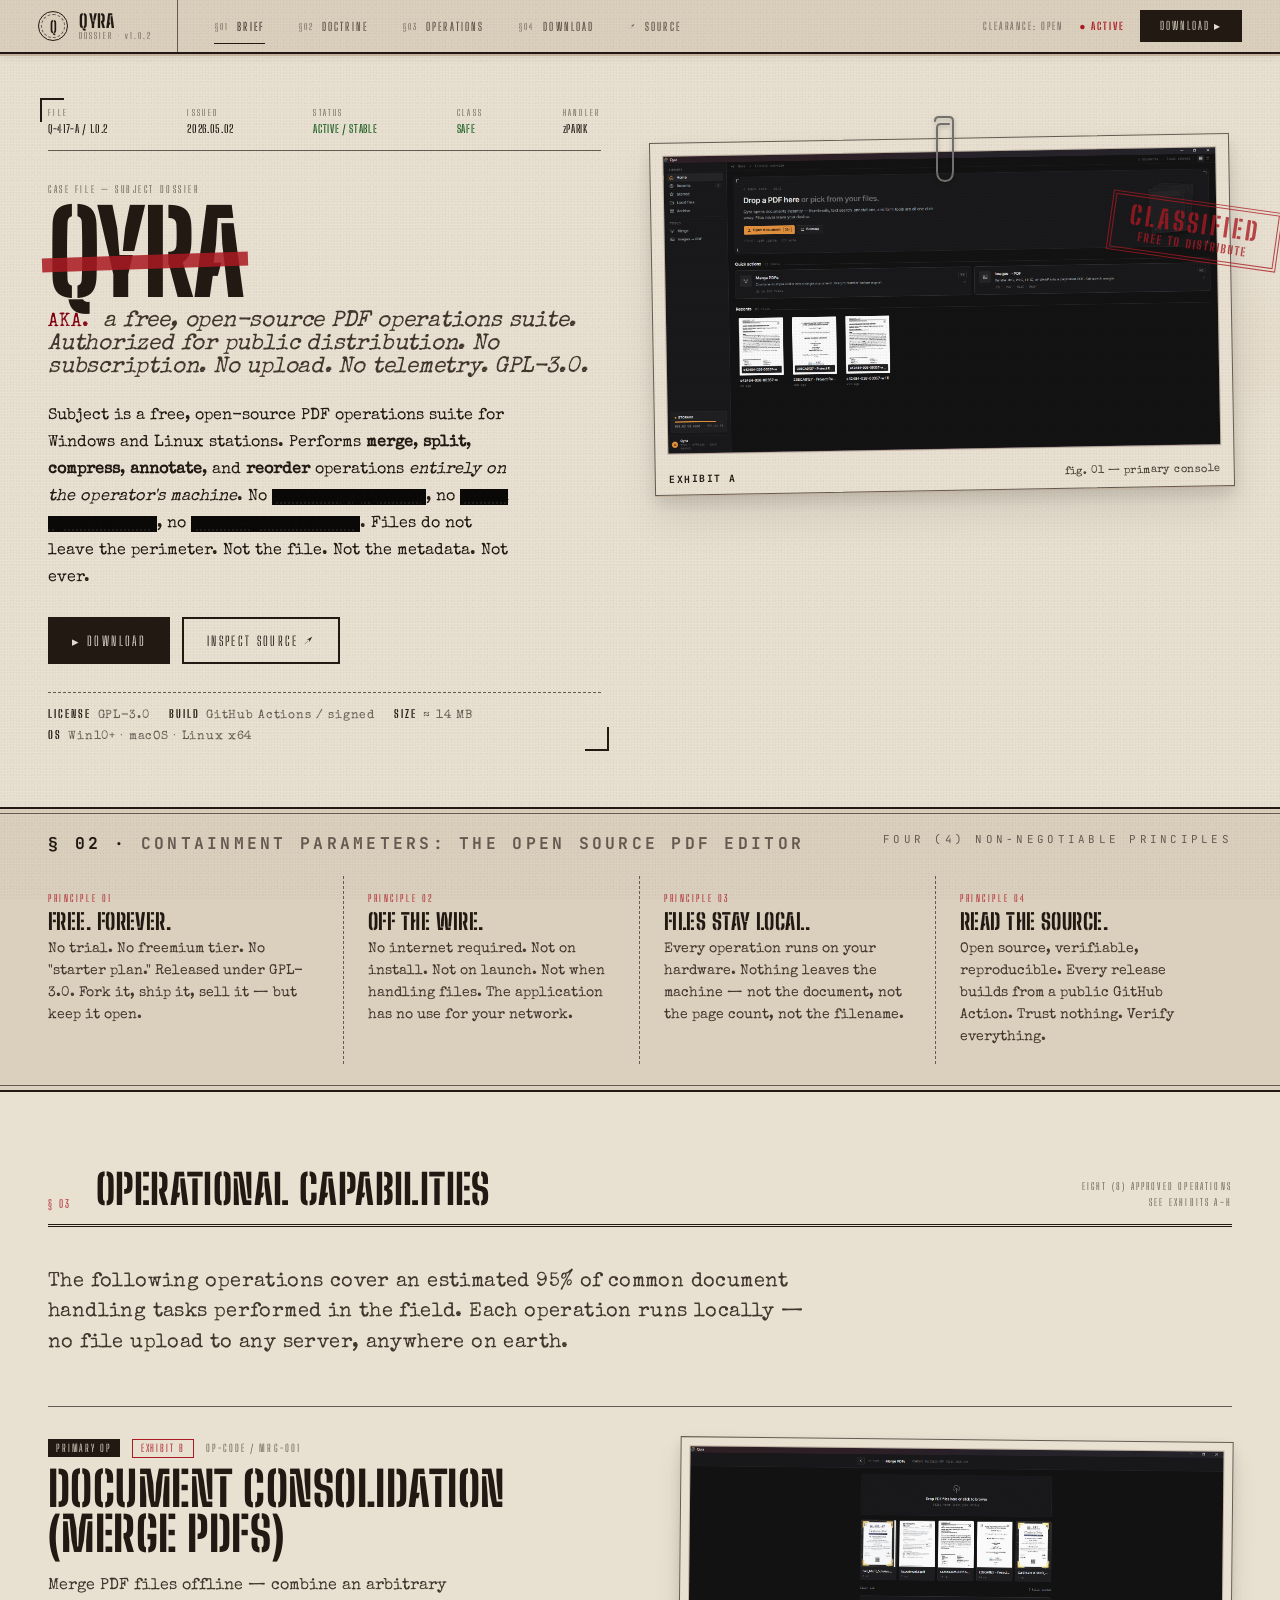
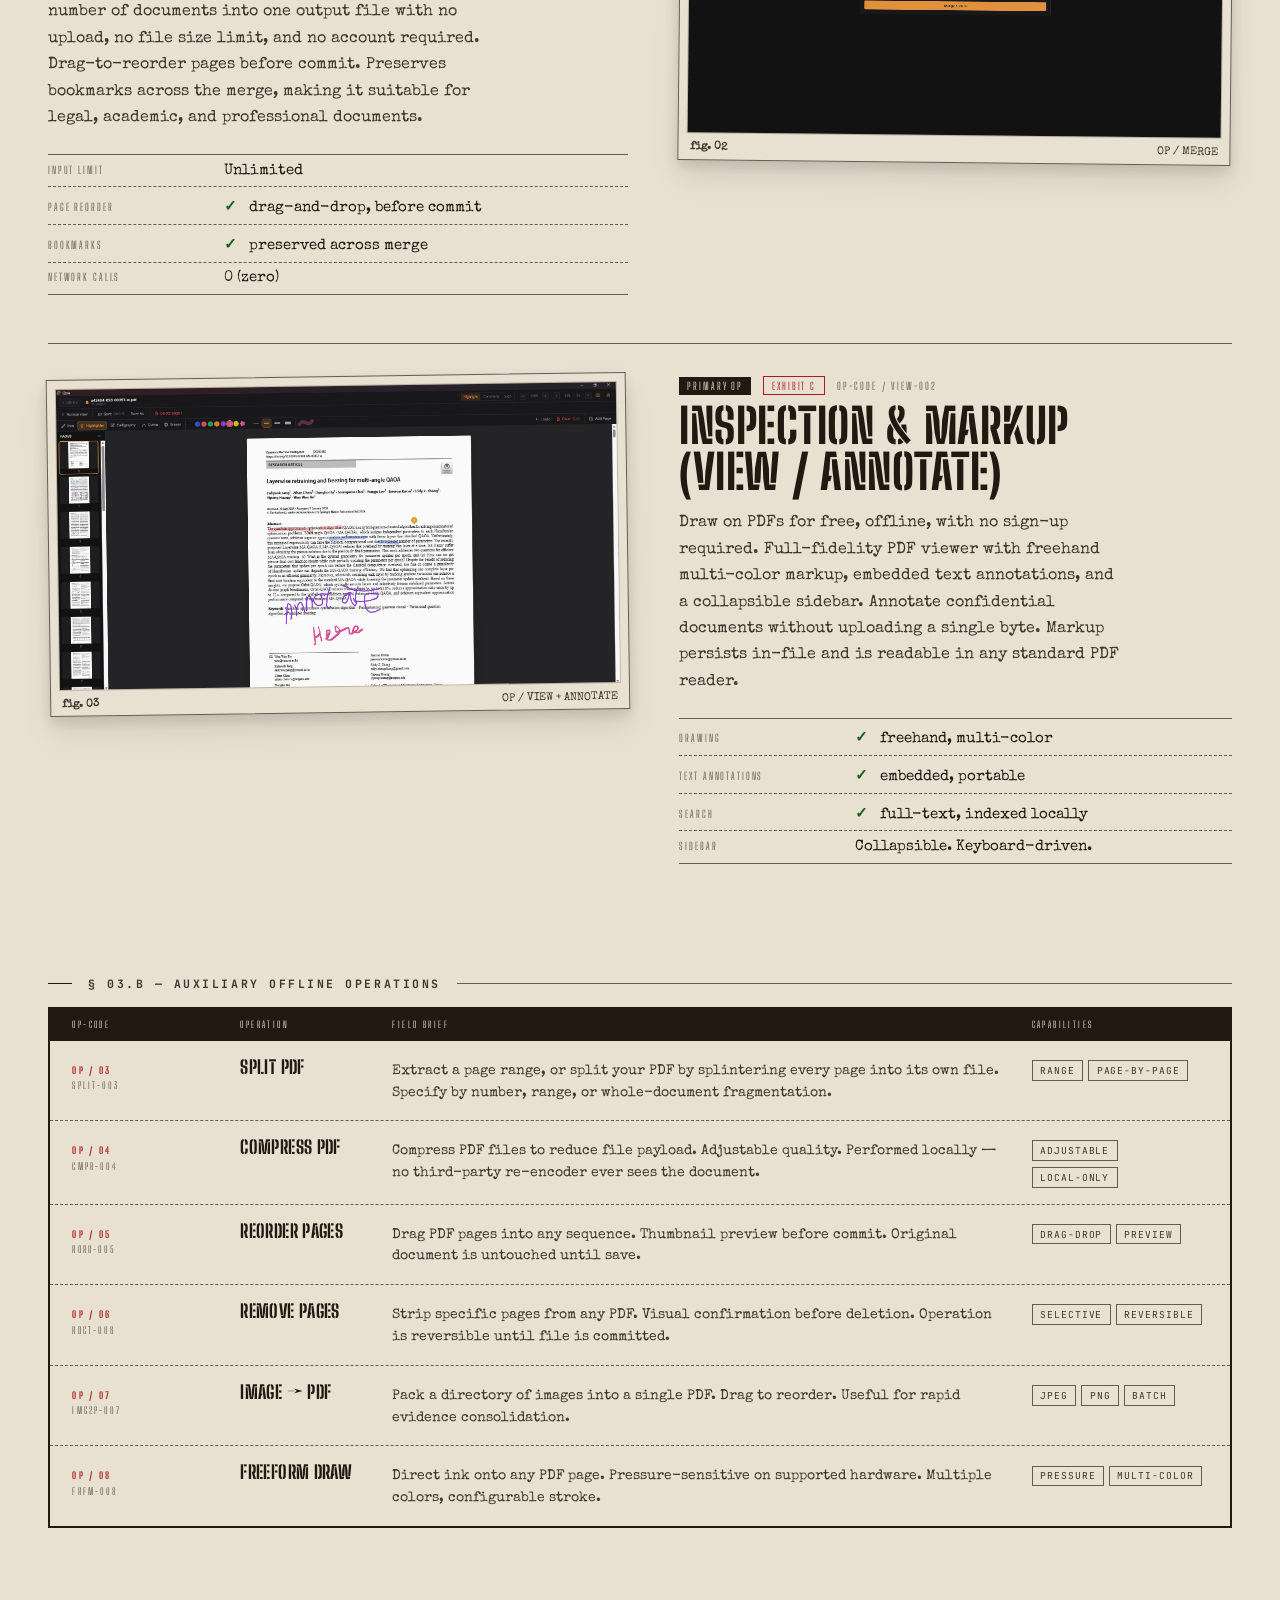
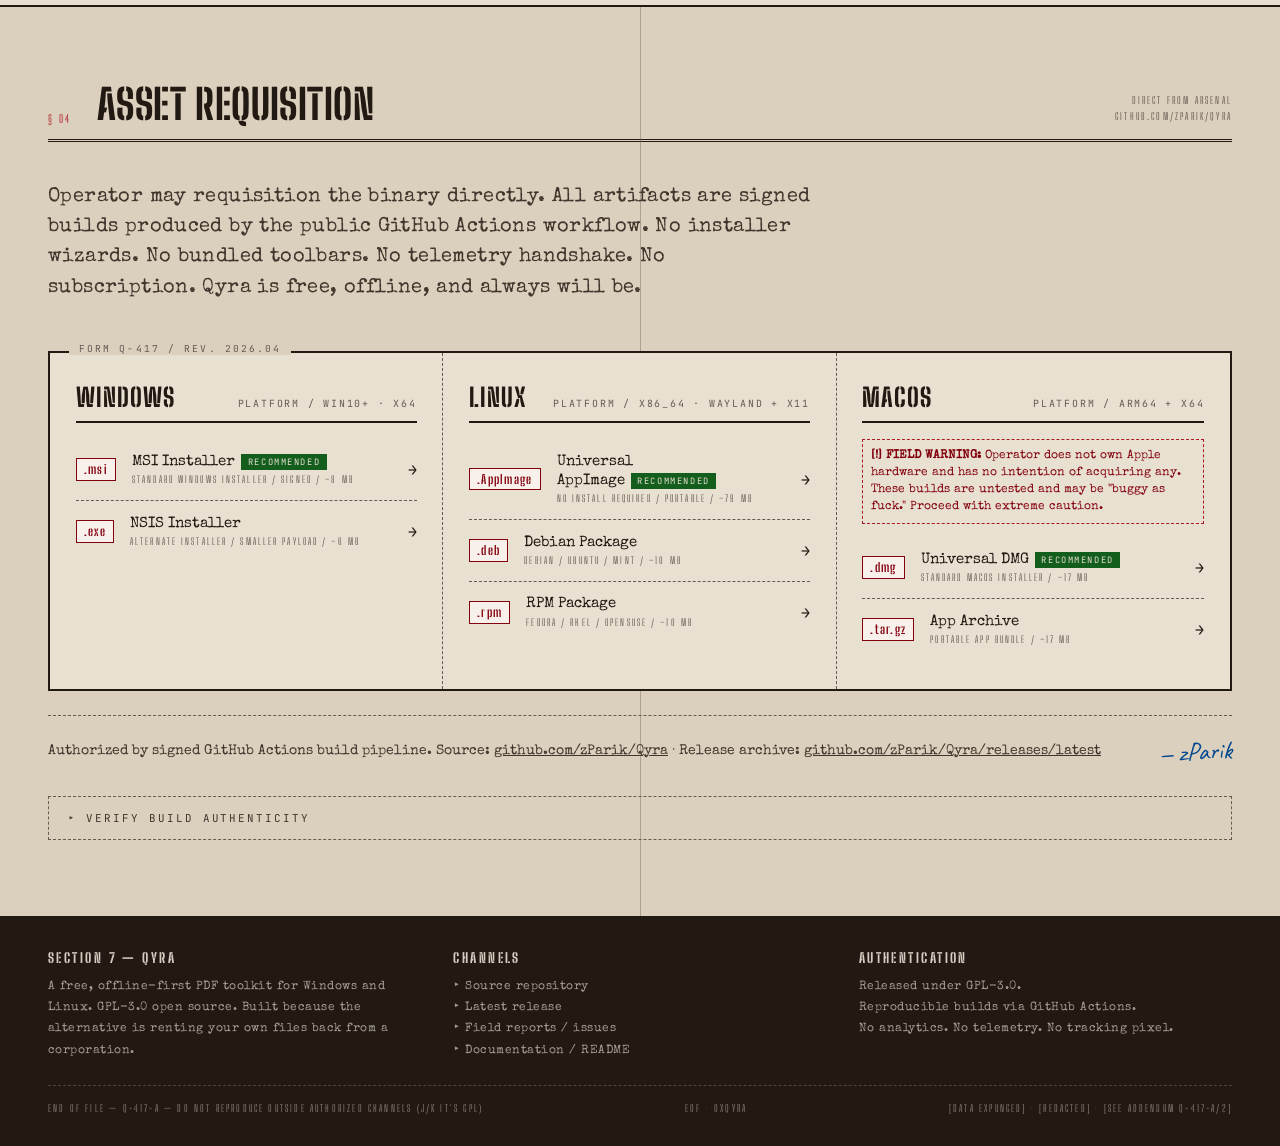
==== commit 2e93928d: "Add favicon and update image assets Add new qyra-logo.png and refresh several UI images. Update inde" ====
--- a/index.html
+++ b/index.html
@@ -9,6 +9,7 @@
 <meta name="description" content="Qyra is a free, offline-first PDF toolkit for Windows and Linux. Merge, split, compress, and annotate PDFs locally — no cloud upload, no telemetry, no subscription. Open-source Adobe Acrobat alternative. GPL-3.0." />
 <meta name="keywords" content="free offline PDF toolkit, Adobe Acrobat alternative, open source PDF editor, merge PDFs locally, offline PDF software, no-telemetry PDF editor, local-only PDF processor, privacy-focused PDF toolkit, offline-first PDF editor, GPL-3.0 PDF software, free PDF editor Windows Linux, PDF merger no upload, compress PDF offline, split PDF locally, no subscription PDF editor, secure PDF toolkit, iLovePDF alternative, SmallPDF alternative" />
 <meta name="author" content="zParik" />
+<link rel="icon" href="images/qyra-logo.png" type="image/png" />
 <link rel="canonical" href="https://zparik.github.io/Qyra-page/" />
 <link rel="sitemap" type="application/xml" href="https://zparik.github.io/Qyra-page/sitemap.xml" />
 <meta property="og:type" content="website" />
